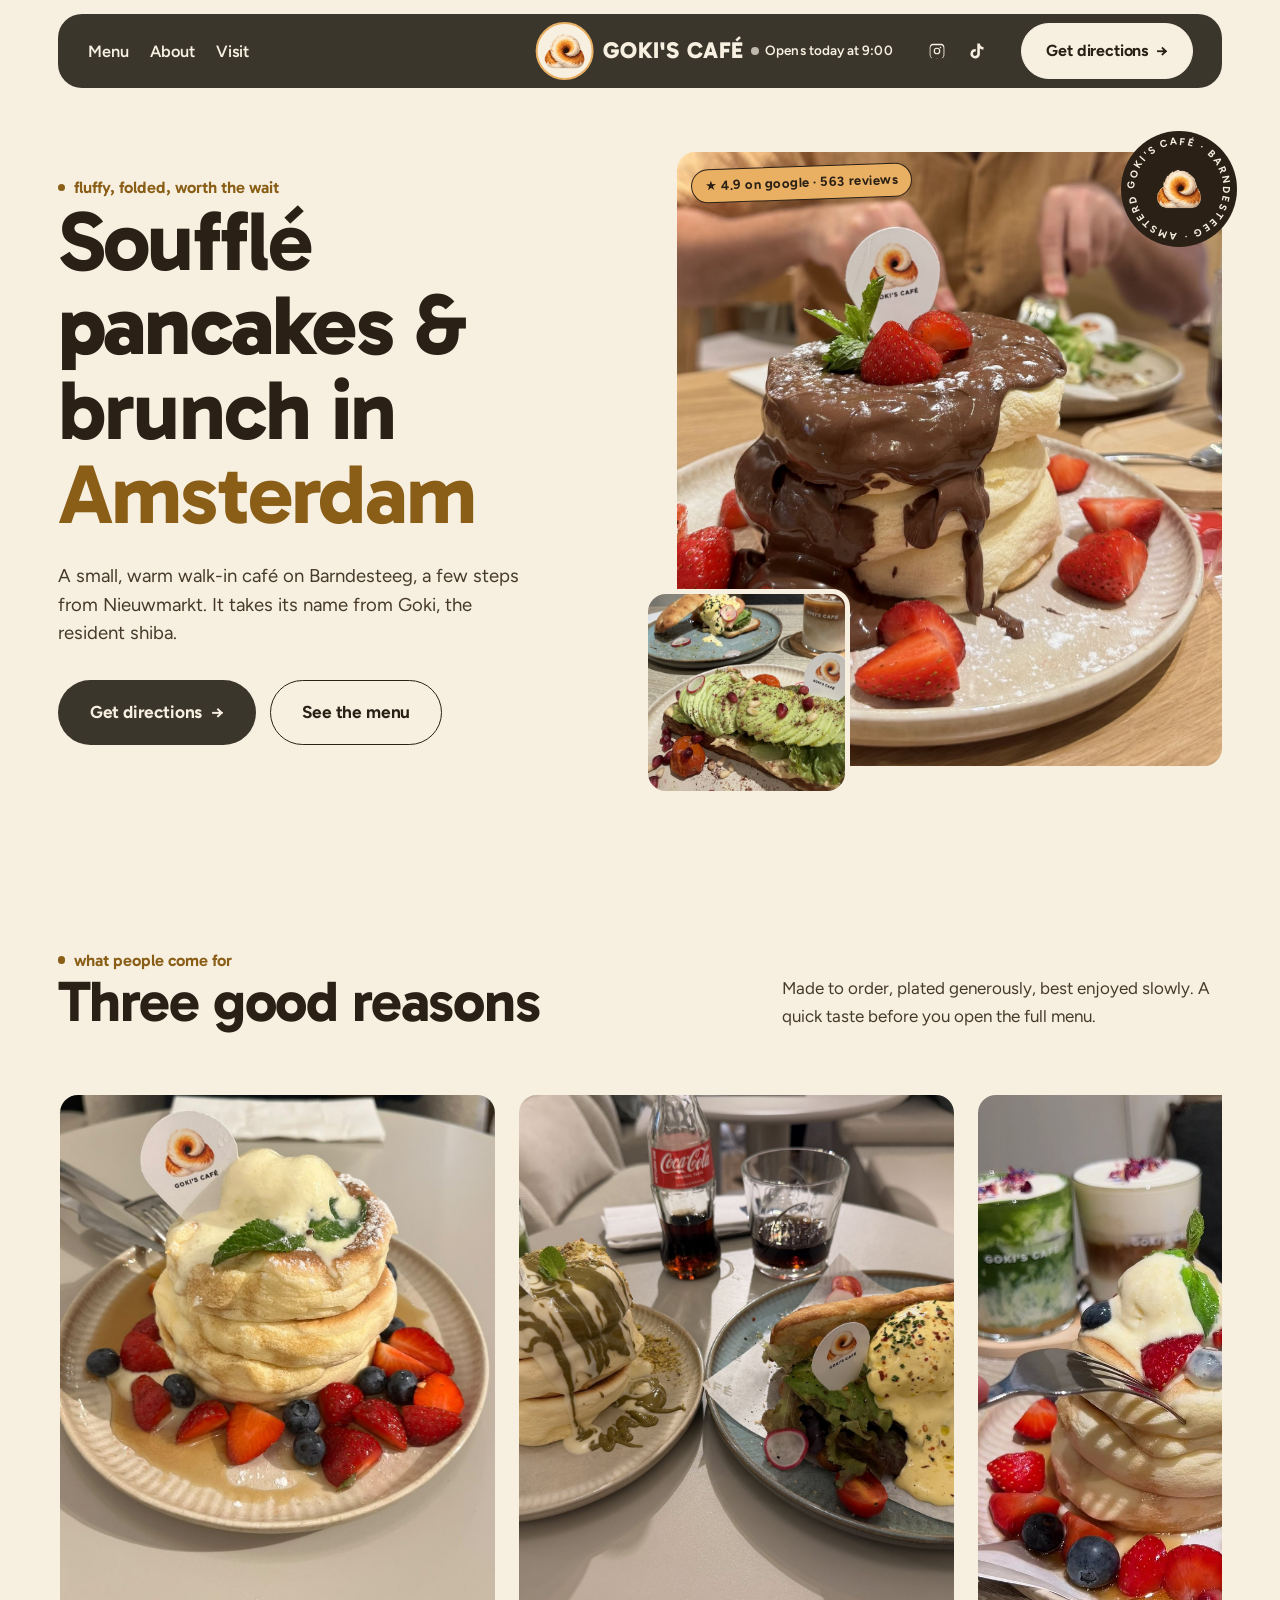
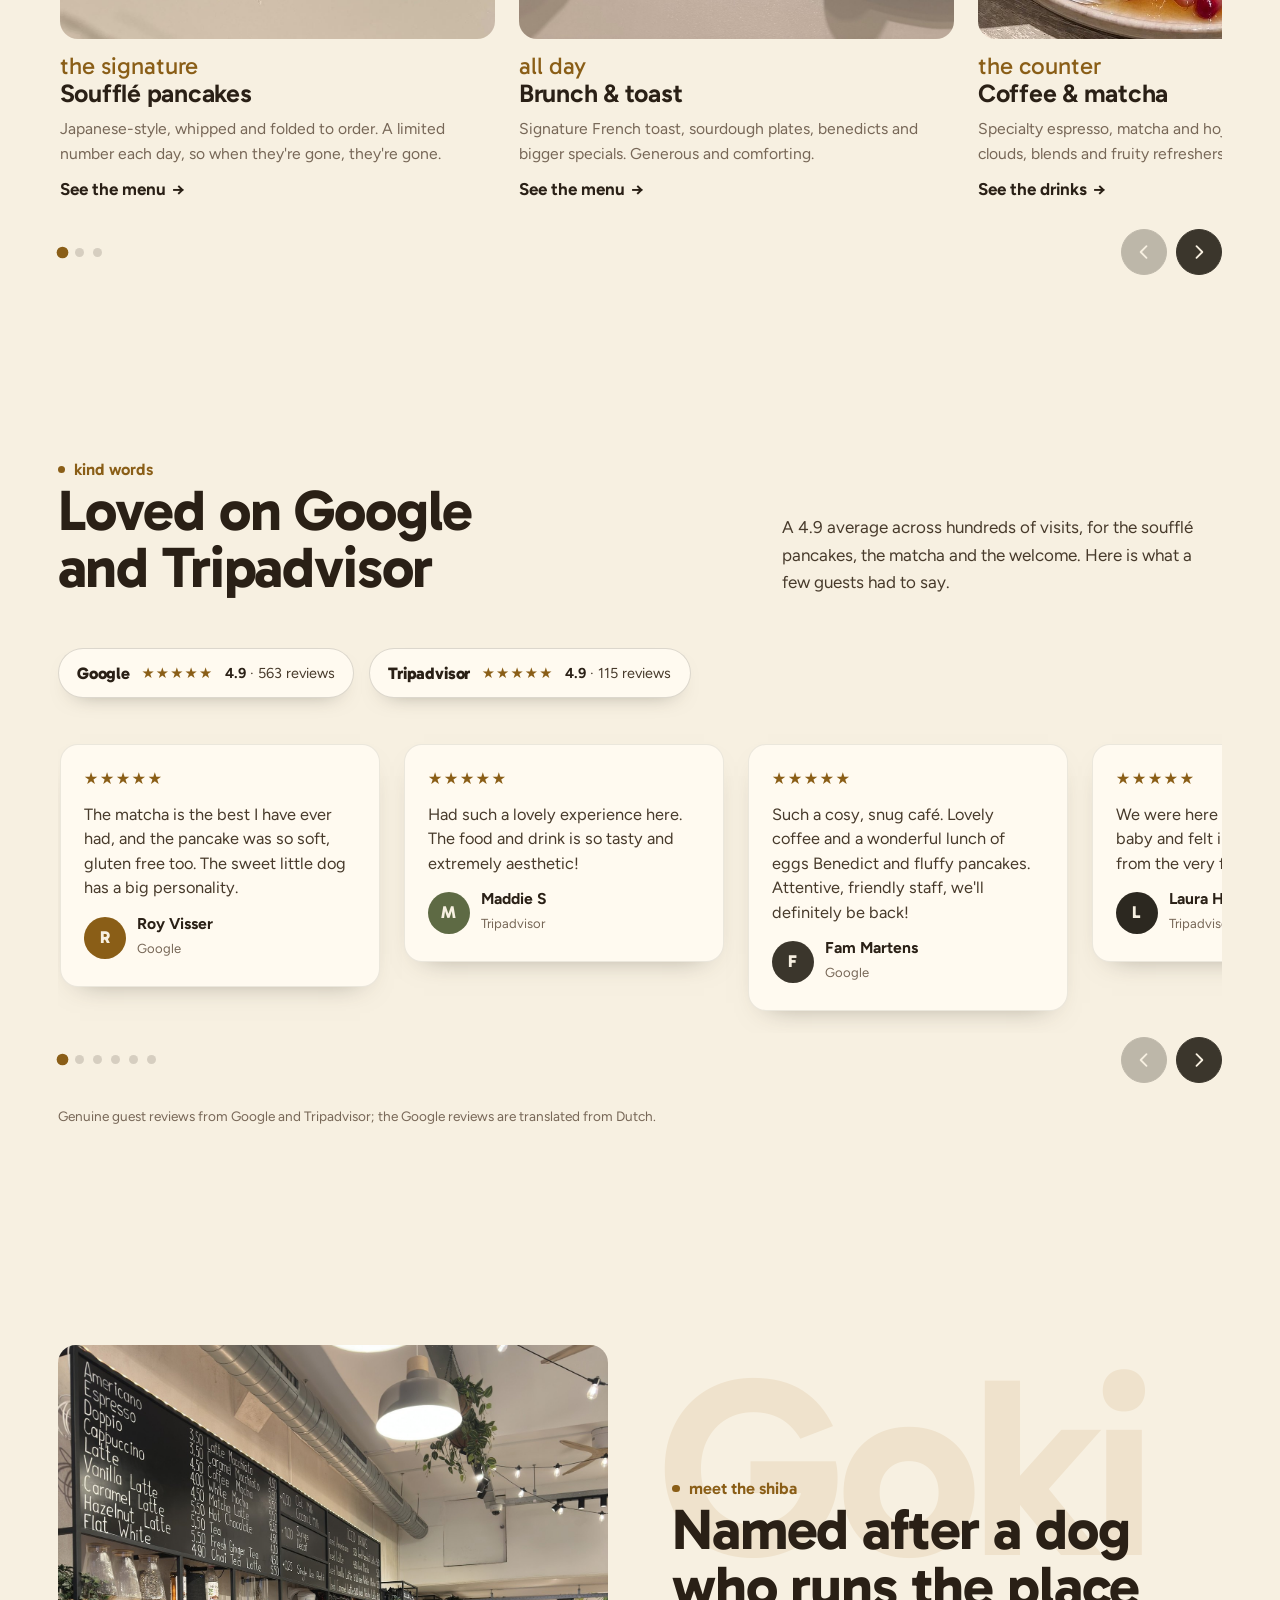
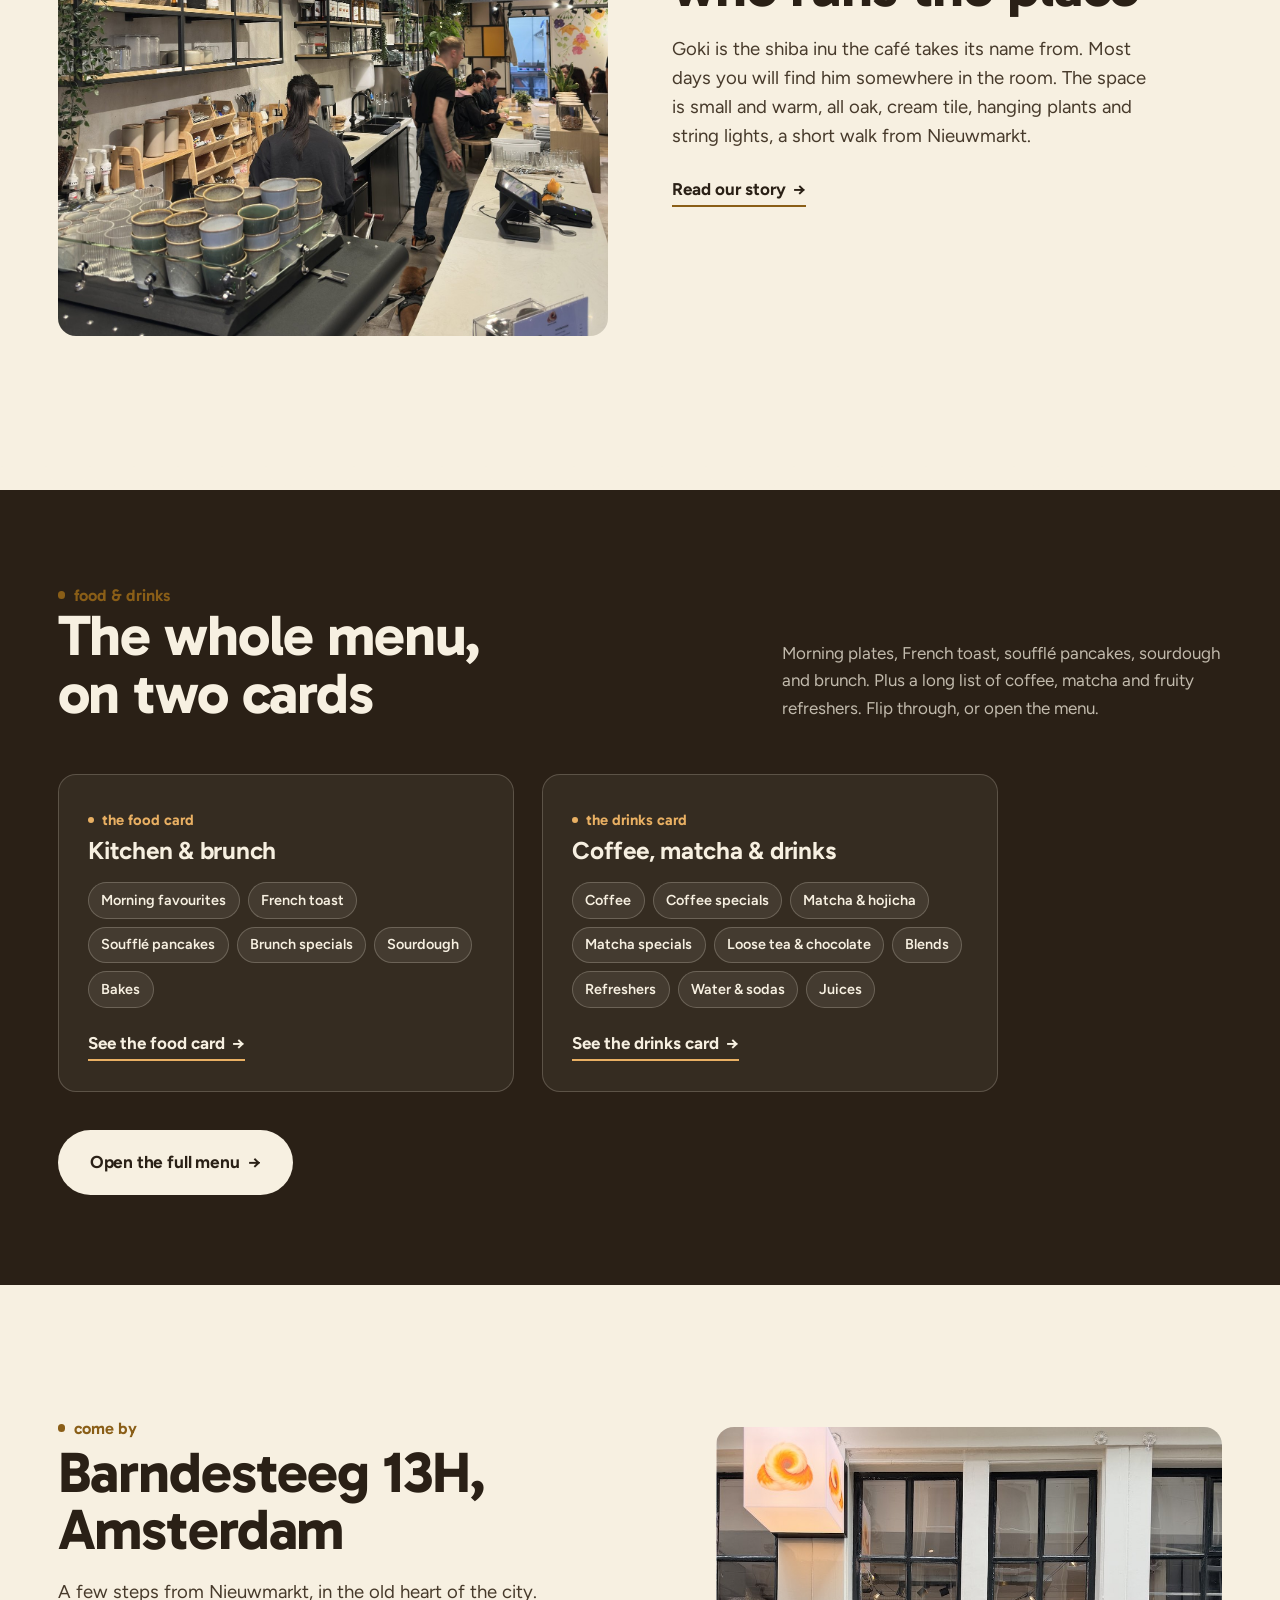
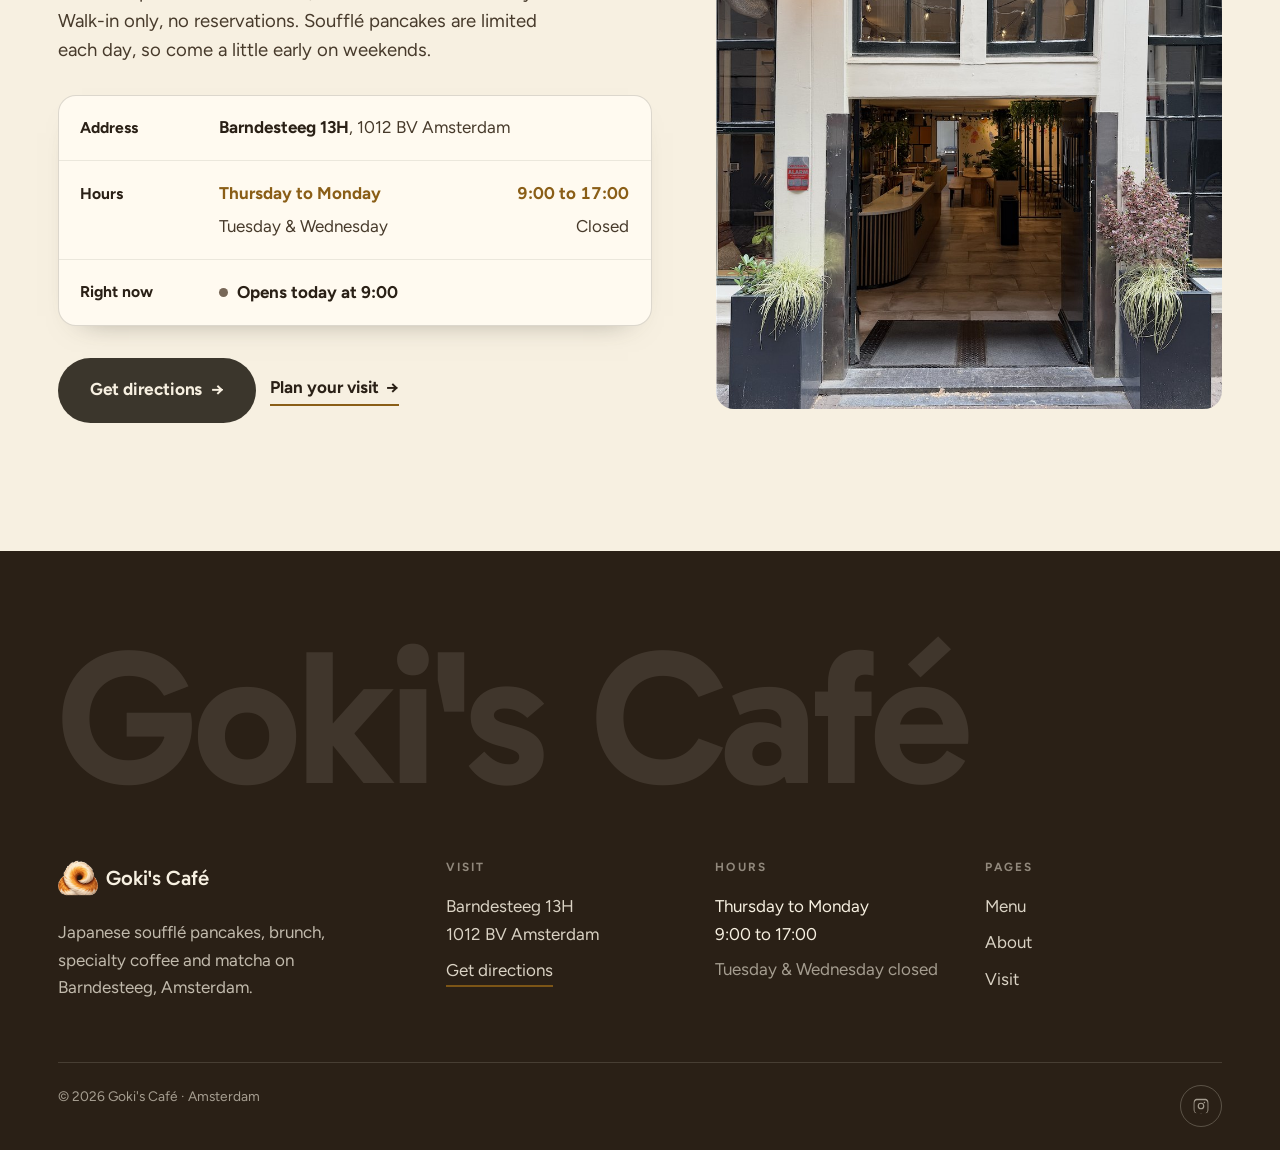
==== index.html @ 974354ef "Goki's Café site: mobile hero, carousels, navbar socials, nicer menu - Hero: fix the half-cropped ph" ====
<!doctype html>
<html lang="en">
<head>
<meta charset="utf-8">
<meta name="viewport" content="width=device-width, initial-scale=1, viewport-fit=cover">
<title>Goki's Café · Japanese soufflé pancakes &amp; brunch in Amsterdam</title>
<meta name="description" content="A small, warm walk-in café on Barndesteeg, Amsterdam, named after Goki the shiba. Japanese soufflé pancakes, specialty coffee and matcha, signature toast and brunch. Open Thursday to Monday.">
<meta name="theme-color" content="#3b362c">
<link rel="icon" href="img/favicon-64.png" type="image/png">
<meta property="og:type" content="website">
<meta property="og:title" content="Goki's Café · soufflé pancakes &amp; brunch in Amsterdam">
<meta property="og:description" content="Japanese soufflé pancakes, specialty coffee and matcha on Barndesteeg. Walk-in, open Thursday to Monday, 9 to 17.">
<meta property="og:image" content="img/choc-pancakes.jpg">
<meta name="twitter:card" content="summary_large_image">
<link rel="preconnect" href="https://fonts.googleapis.com">
<link rel="preconnect" href="https://fonts.gstatic.com" crossorigin>
<link href="https://fonts.googleapis.com/css2?family=Figtree:wght@400;500;600;700;800;900&family=Gabarito:wght@400;500;600;700;800;900&display=swap" rel="stylesheet">
<link rel="stylesheet" href="css/site.css">
<script>document.documentElement.classList.add('js')</script>
</head>
<body>
<a class="skip" href="#main">Skip to content</a>

<header class="site-header">
  <div class="wrap nav">
    <nav class="nav__side nav__side--l nav__links" aria-label="Primary">
      <a href="menu.html">Menu</a>
      <a href="about.html">About</a>
      <a href="visit.html">Visit</a>
    </nav>
    <a class="brand" href="index.html" aria-label="Goki's Café, home">
      <span class="brand__mark"><img src="img/mark.png" alt=""></span>
      <b class="brand__word">Goki's Café</b>
    </a>
    <div class="nav__side nav__side--r">
      <span class="nav__status" title="Opening hours"><span class="dot" aria-hidden="true"></span><span data-open-now>Open now</span></span>
      <span class="nav__socials">
        <a class="nav__social" href="https://www.instagram.com/gokiscafe/" target="_blank" rel="noopener" aria-label="Goki's Café on Instagram"><svg viewBox="0 0 24 24" fill="currentColor" aria-hidden="true"><path d="M12 2.2c3.2 0 3.6 0 4.9.07 1.17.05 1.8.25 2.23.42.56.22.96.48 1.38.9.42.42.68.82.9 1.38.17.42.37 1.06.42 2.23.06 1.27.07 1.65.07 4.85s0 3.58-.07 4.85c-.05 1.17-.25 1.8-.42 2.23-.22.56-.48.96-.9 1.38-.42.42-.82.68-1.38.9-.42.17-1.06.37-2.23.42-1.27.06-1.65.07-4.85.07s-3.58 0-4.85-.07c-1.17-.05-1.8-.25-2.23-.42a3.7 3.7 0 0 1-1.38-.9 3.7 3.7 0 0 1-.9-1.38c-.17-.42-.37-1.06-.42-2.23C2.2 15.58 2.2 15.2 2.2 12s0-3.58.07-4.85c.05-1.17.25-1.8.42-2.23.22-.56.48-.96.9-1.38.42-.42.82-.68 1.38-.9.42-.17 1.06-.37 2.23-.42C8.42 2.2 8.8 2.2 12 2.2Zm0 1.98c-3.14 0-3.52.01-4.76.07-.92.04-1.42.2-1.75.33-.44.17-.76.38-1.09.71-.33.33-.54.65-.71 1.09-.13.33-.29.83-.33 1.75-.06 1.24-.07 1.62-.07 4.76s.01 3.52.07 4.76c.04.92.2 1.42.33 1.75.17.44.38.76.71 1.09.33.33.65.54 1.09.71.33.13.83.29 1.75.33 1.24.06 1.62.07 4.76.07s3.52-.01 4.76-.07c.92-.04 1.42-.2 1.75-.33.44-.17.76-.38 1.09-.71.33-.33.54-.65.71-1.09.13-.33.29-.83.33-1.75.06-1.24.07-1.62.07-4.76s-.01-3.52-.07-4.76c-.04-.92-.2-1.42-.33-1.75a2.9 2.9 0 0 0-.71-1.09 2.9 2.9 0 0 0-1.09-.71c-.33-.13-.83-.29-1.75-.33-1.24-.06-1.62-.07-4.76-.07Zm0 3.37a4.45 4.45 0 1 1 0 8.9 4.45 4.45 0 0 1 0-8.9Zm0 7.34a2.89 2.89 0 1 0 0-5.78 2.89 2.89 0 0 0 0 5.78Zm5.66-7.52a1.04 1.04 0 1 1-2.08 0 1.04 1.04 0 0 1 2.08 0Z"/></svg></a>
        <a class="nav__social" href="https://www.tiktok.com/@gokiscafe" target="_blank" rel="noopener" aria-label="Goki's Café on TikTok"><svg viewBox="0 0 24 24" fill="currentColor" aria-hidden="true"><path d="M19.59 6.69a4.83 4.83 0 0 1-3.77-4.25V2h-3.45v13.67a2.89 2.89 0 0 1-5.2 1.74 2.89 2.89 0 0 1 2.31-4.64c.3 0 .59.04.87.13V9.4a6.33 6.33 0 0 0-1-.08A6.34 6.34 0 0 0 5 20.1a6.34 6.34 0 0 0 10.86-4.43v-7a8.16 8.16 0 0 0 4.77 1.52v-3.4a4.85 4.85 0 0 1-1.04-.1z"/></svg></a>
      </span>
      <a class="btn btn--primary nav__cta" href="https://www.google.com/maps/dir/?api=1&destination=Goki%27s%20Caf%C3%A9%20Barndesteeg%2013H%201012%20BV%20Amsterdam" target="_blank" rel="noopener">Get directions <span class="arr" aria-hidden="true">→</span></a>
      <button class="nav__toggle" type="button" aria-label="Open menu" aria-expanded="false"><span class="pstack" aria-hidden="true"><i></i><i></i><i></i></span></button>
    </div>
  </div>
</header>

<div class="sheet" aria-hidden="true">
  <div class="wrap sheet__top">
    <a class="brand" href="index.html" aria-label="Goki's Café, home"><span class="brand__mark"><img src="img/mark.png" alt=""></span><b class="brand__word">Goki's Café</b></a>
    <button class="nav__toggle sheet__close" type="button" aria-label="Close menu"><svg viewBox="0 0 24 24" fill="none" aria-hidden="true"><path d="M6 6l12 12M18 6L6 18" stroke="currentColor" stroke-width="2" stroke-linecap="round"/></svg></button>
  </div>
  <nav class="wrap sheet__links" aria-label="Mobile">
    <a href="index.html" aria-current="page">Home<span class="arr" aria-hidden="true">→</span></a>
    <a href="menu.html">Menu<span class="arr" aria-hidden="true">→</span></a>
    <a href="about.html">About<span class="arr" aria-hidden="true">→</span></a>
    <a href="visit.html">Visit<span class="arr" aria-hidden="true">→</span></a>
  </nav>
  <div class="wrap sheet__foot">
    <span class="sheet__status" title="Opening hours"><span class="dot" aria-hidden="true"></span><span data-open-now>Open now</span></span>
    <a class="btn btn--primary btn--lg" href="https://www.google.com/maps/dir/?api=1&destination=Goki%27s%20Caf%C3%A9%20Barndesteeg%2013H%201012%20BV%20Amsterdam" target="_blank" rel="noopener">Get directions <span class="arr" aria-hidden="true">→</span></a>
    <p class="meta">Barndesteeg 13H, 1012 BV Amsterdam.<br>Open Thursday to Monday, 9 to 17. Walk-in only.</p>
    <div class="sheet__socials">
      <a class="nav__social nav__social--outline" href="https://www.instagram.com/gokiscafe/" target="_blank" rel="noopener" aria-label="Goki's Café on Instagram"><svg viewBox="0 0 24 24" fill="currentColor" aria-hidden="true"><path d="M12 2.2c3.2 0 3.6 0 4.9.07 1.17.05 1.8.25 2.23.42.56.22.96.48 1.38.9.42.42.68.82.9 1.38.17.42.37 1.06.42 2.23.06 1.27.07 1.65.07 4.85s0 3.58-.07 4.85c-.05 1.17-.25 1.8-.42 2.23-.22.56-.48.96-.9 1.38-.42.42-.82.68-1.38.9-.42.17-1.06.37-2.23.42-1.27.06-1.65.07-4.85.07s-3.58 0-4.85-.07c-1.17-.05-1.8-.25-2.23-.42a3.7 3.7 0 0 1-1.38-.9 3.7 3.7 0 0 1-.9-1.38c-.17-.42-.37-1.06-.42-2.23C2.2 15.58 2.2 15.2 2.2 12s0-3.58.07-4.85c.05-1.17.25-1.8.42-2.23.22-.56.48-.96.9-1.38.42-.42.82-.68 1.38-.9.42-.17 1.06-.37 2.23-.42C8.42 2.2 8.8 2.2 12 2.2Zm0 1.98c-3.14 0-3.52.01-4.76.07-.92.04-1.42.2-1.75.33-.44.17-.76.38-1.09.71-.33.33-.54.65-.71 1.09-.13.33-.29.83-.33 1.75-.06 1.24-.07 1.62-.07 4.76s.01 3.52.07 4.76c.04.92.2 1.42.33 1.75.17.44.38.76.71 1.09.33.33.65.54 1.09.71.33.13.83.29 1.75.33 1.24.06 1.62.07 4.76.07s3.52-.01 4.76-.07c.92-.04 1.42-.2 1.75-.33.44-.17.76-.38 1.09-.71.33-.33.54-.65.71-1.09.13-.33.29-.83.33-1.75.06-1.24.07-1.62.07-4.76s-.01-3.52-.07-4.76c-.04-.92-.2-1.42-.33-1.75a2.9 2.9 0 0 0-.71-1.09 2.9 2.9 0 0 0-1.09-.71c-.33-.13-.83-.29-1.75-.33-1.24-.06-1.62-.07-4.76-.07Zm0 3.37a4.45 4.45 0 1 1 0 8.9 4.45 4.45 0 0 1 0-8.9Zm0 7.34a2.89 2.89 0 1 0 0-5.78 2.89 2.89 0 0 0 0 5.78Zm5.66-7.52a1.04 1.04 0 1 1-2.08 0 1.04 1.04 0 0 1 2.08 0Z"/></svg></a>
      <a class="nav__social nav__social--outline" href="https://www.tiktok.com/@gokiscafe" target="_blank" rel="noopener" aria-label="Goki's Café on TikTok"><svg viewBox="0 0 24 24" fill="currentColor" aria-hidden="true"><path d="M19.59 6.69a4.83 4.83 0 0 1-3.77-4.25V2h-3.45v13.67a2.89 2.89 0 0 1-5.2 1.74 2.89 2.89 0 0 1 2.31-4.64c.3 0 .59.04.87.13V9.4a6.33 6.33 0 0 0-1-.08A6.34 6.34 0 0 0 5 20.1a6.34 6.34 0 0 0 10.86-4.43v-7a8.16 8.16 0 0 0 4.77 1.52v-3.4a4.85 4.85 0 0 1-1.04-.1z"/></svg></a>
    </div>
  </div>
</div>

<main id="main">

  <!-- HERO -->
  <section class="hero wrap">
    <div class="hero__grid">
      <div class="hero__text reveal in">
        <span class="eyebrow">fluffy, folded, worth the wait</span>
        <h1 class="hero__title">Soufflé <span class="serif-it">pancakes</span> &amp; brunch in <span class="em">Amsterdam</span></h1>
        <p class="lead hero__lead">A small, warm walk-in café on Barndesteeg, a few steps from Nieuwmarkt. It takes its name from Goki, the resident shiba.</p>
        <div class="hero__cta">
          <a class="btn btn--primary btn--lg" href="https://www.google.com/maps/dir/?api=1&destination=Goki%27s%20Caf%C3%A9%20Barndesteeg%2013H%201012%20BV%20Amsterdam" target="_blank" rel="noopener">Get directions <span class="arr" aria-hidden="true">→</span></a>
          <a class="btn btn--ghost btn--lg" href="menu.html">See the menu</a>
        </div>
      </div>
      <div class="hero__media reveal in">
        <div class="sticker sticker--butter hero__rating">★ 4.9 on Google · 563 reviews</div>
        <div class="badge" aria-hidden="true">
          <svg viewBox="0 0 120 120"><defs><path id="bc" d="M60,60 m-45,0 a45,45 0 1,1 90,0 a45,45 0 1,1 -90,0"></path></defs><circle cx="60" cy="60" r="59" fill="#2a2016"></circle><text fill="#f7f0e1" font-family="Figtree,sans-serif" font-size="10.3" font-weight="700" letter-spacing="2.2"><textPath href="#bc" startOffset="0">GOKI'S CAFÉ · BARNDESTEEG · AMSTERDAM · </textPath></text></svg>
          <img src="img/mark.png" alt="">
        </div>
        <div class="frame big"><img src="img/choc-pancakes.jpg" alt="A tower of chocolate soufflé pancakes with strawberries and ice cream on a Goki's Café plate" fetchpriority="high" width="2200" height="1800"></div>
        <div class="peek"><div class="frame"><img src="img/avo-toast.jpg" alt="Avocado toast and a sandwich at Goki's Café" loading="lazy"></div></div>
      </div>
    </div>
  </section>

  <!-- KNOWN FOR -->
  <section class="pad-sm">
    <div class="wrap">
      <div class="shead reveal">
        <div><span class="eyebrow">what people come for</span><h2>Three good reasons</h2></div>
        <p>Made to order, plated generously, best enjoyed slowly. A quick taste before you open the full menu.</p>
      </div>
      <div class="carousel known-carousel" data-carousel>
        <div class="carousel__viewport">
          <div class="carousel__track">
            <a class="kcard carousel__item reveal" href="menu.html">
              <div class="frame"><img src="img/souffle-stack.jpg" alt="A stack of Japanese soufflé pancakes with vanilla ice cream and fresh berries" loading="lazy"></div>
              <div class="klabel">the signature</div><h3>Soufflé pancakes</h3>
              <p>Japanese-style, whipped and folded to order. A limited number each day, so when they're gone, they're gone.</p>
              <span class="more">See the menu <span class="arr" aria-hidden="true">→</span></span>
            </a>
            <a class="kcard carousel__item reveal" href="menu.html">
              <div class="frame"><img src="img/benedict.jpg" alt="Eggs benedict, avocado toast and drinks on a table at Goki's Café" loading="lazy"></div>
              <div class="klabel">all day</div><h3>Brunch &amp; toast</h3>
              <p>Signature French toast, sourdough plates, benedicts and bigger specials. Generous and comforting.</p>
              <span class="more">See the menu <span class="arr" aria-hidden="true">→</span></span>
            </a>
            <a class="kcard carousel__item reveal" href="menu.html">
              <div class="frame"><img src="img/matcha.jpg" alt="Iced matcha and a soufflé pancake at the counter" loading="lazy"></div>
              <div class="klabel">the counter</div><h3>Coffee &amp; matcha</h3>
              <p>Specialty espresso, matcha and hojicha, hot or iced. Plus clouds, blends and fruity refreshers.</p>
              <span class="more">See the drinks <span class="arr" aria-hidden="true">→</span></span>
            </a>
          </div>
        </div>
        <div class="carousel__controls">
          <div class="carousel__dots" data-dots></div>
          <div class="carousel__arrows">
            <button class="carousel__arrow" type="button" data-prev aria-label="Previous"><svg viewBox="0 0 24 24" fill="none" aria-hidden="true"><path d="M15 5l-7 7 7 7" stroke="currentColor" stroke-width="2.2" stroke-linecap="round" stroke-linejoin="round"/></svg></button>
            <button class="carousel__arrow" type="button" data-next aria-label="Next"><svg viewBox="0 0 24 24" fill="none" aria-hidden="true"><path d="M9 5l7 7-7 7" stroke="currentColor" stroke-width="2.2" stroke-linecap="round" stroke-linejoin="round"/></svg></button>
          </div>
        </div>
      </div>
    </div>
  </section>

  <!-- REVIEWS -->
  <section class="pad-sm reviews">
    <div class="wrap">
      <div class="shead reveal">
        <div><span class="eyebrow">kind words</span><h2>Loved on Google<br>and Tripadvisor</h2></div>
        <p>A 4.9 average across hundreds of visits, for the soufflé pancakes, the matcha and the welcome. Here is what a few guests had to say.</p>
      </div>
      <div class="reviews__badges reveal">
        <div class="rbadge">
          <span class="rbadge__src">Google</span>
          <span class="rstars" role="img" aria-label="4.9 out of 5">★★★★★</span>
          <span class="rbadge__score"><strong>4.9</strong> · 563 reviews</span>
        </div>
        <div class="rbadge">
          <span class="rbadge__src">Tripadvisor</span>
          <span class="rstars" role="img" aria-label="4.9 out of 5">★★★★★</span>
          <span class="rbadge__score"><strong>4.9</strong> · 115 reviews</span>
        </div>
      </div>
      <div class="carousel reviews-carousel" data-carousel>
        <div class="carousel__viewport">
          <div class="carousel__track">
            <figure class="rcard carousel__item reveal">
              <span class="rstars" role="img" aria-label="5 out of 5">★★★★★</span>
              <blockquote class="rquote">The matcha is the best I have ever had, and the pancake was so soft, gluten free too. The sweet little dog has a big personality.</blockquote>
              <figcaption class="rwho"><span class="ravatar" style="background:var(--terra)">R</span><span><b>Roy Visser</b><span class="rsource">Google</span></span></figcaption>
            </figure>
            <figure class="rcard carousel__item reveal">
              <span class="rstars" role="img" aria-label="5 out of 5">★★★★★</span>
              <blockquote class="rquote">Had such a lovely experience here. The food and drink is so tasty and extremely aesthetic!</blockquote>
              <figcaption class="rwho"><span class="ravatar" style="background:var(--sage-deep)">M</span><span><b>Maddie S</b><span class="rsource">Tripadvisor</span></span></figcaption>
            </figure>
            <figure class="rcard carousel__item reveal">
              <span class="rstars" role="img" aria-label="5 out of 5">★★★★★</span>
              <blockquote class="rquote">Such a cosy, snug café. Lovely coffee and a wonderful lunch of eggs Benedict and fluffy pancakes. Attentive, friendly staff, we'll definitely be back!</blockquote>
              <figcaption class="rwho"><span class="ravatar" style="background:var(--apron)">F</span><span><b>Fam Martens</b><span class="rsource">Google</span></span></figcaption>
            </figure>
            <figure class="rcard carousel__item reveal">
              <span class="rstars" role="img" aria-label="5 out of 5">★★★★★</span>
              <blockquote class="rquote">We were here for breakfast with our baby and felt incredibly comfortable from the very first minute.</blockquote>
              <figcaption class="rwho"><span class="ravatar" style="background:var(--apron-deep)">L</span><span><b>Laura H</b><span class="rsource">Tripadvisor</span></span></figcaption>
            </figure>
            <figure class="rcard carousel__item reveal">
              <span class="rstars" role="img" aria-label="5 out of 5">★★★★★</span>
              <blockquote class="rquote">Great food and a cozy atmosphere, with a cutie doggy.</blockquote>
              <figcaption class="rwho"><span class="ravatar" style="background:var(--sage-deep)">O</span><span><b>Olivia W</b><span class="rsource">Tripadvisor</span></span></figcaption>
            </figure>
            <figure class="rcard carousel__item reveal">
              <span class="rstars" role="img" aria-label="5 out of 5">★★★★★</span>
              <blockquote class="rquote">The ingredients were super fresh and the toasted focaccia was so nice.</blockquote>
              <figcaption class="rwho"><span class="ravatar" style="background:var(--terra)">D</span><span><b>Deborah F</b><span class="rsource">Tripadvisor</span></span></figcaption>
            </figure>
          </div>
        </div>
        <div class="carousel__controls">
          <div class="carousel__dots" data-dots></div>
          <div class="carousel__arrows">
            <button class="carousel__arrow" type="button" data-prev aria-label="Previous reviews"><svg viewBox="0 0 24 24" fill="none" aria-hidden="true"><path d="M15 5l-7 7 7 7" stroke="currentColor" stroke-width="2.2" stroke-linecap="round" stroke-linejoin="round"/></svg></button>
            <button class="carousel__arrow" type="button" data-next aria-label="More reviews"><svg viewBox="0 0 24 24" fill="none" aria-hidden="true"><path d="M9 5l7 7-7 7" stroke="currentColor" stroke-width="2.2" stroke-linecap="round" stroke-linejoin="round"/></svg></button>
          </div>
        </div>
      </div>
      <p class="reviews__note">Genuine guest reviews from Google and Tripadvisor; the Google reviews are translated from Dutch.</p>
    </div>
  </section>

  <!-- ABOUT TEASER -->
  <section class="pad">
    <div class="wrap">
      <div class="split">
        <div class="split__media reveal"><div class="frame" style="aspect-ratio:4/4.3"><img src="img/interior.jpg" alt="Inside Goki's Café: an oak counter, chalkboard menus and hanging plants under warm light" loading="lazy"></div></div>
        <div class="split__text bigword reveal">
          <span class="ghost" aria-hidden="true">Goki</span>
          <span class="eyebrow">meet the shiba</span>
          <h2>Named after a dog<br>who runs the place</h2>
          <p class="lead" style="margin-top:1.2rem">Goki is the shiba inu the café takes its name from. Most days you will find him somewhere in the room. The space is small and warm, all oak, cream tile, hanging plants and string lights, a short walk from Nieuwmarkt.</p>
          <p style="margin-top:1.6rem"><a class="tlink" href="about.html">Read our story <span class="arr" aria-hidden="true">→</span></a></p>
        </div>
      </div>
    </div>
  </section>

  <!-- MENU TEASER -->
  <div class="scallop" aria-hidden="true"></div>
  <section class="pad-sm bg-ink">
    <div class="wrap">
      <div class="shead reveal">
        <div><span class="eyebrow">food &amp; drinks</span><h2>The whole menu,<br>on two cards</h2></div>
        <p style="color:rgba(247,240,225,.74)">Morning plates, French toast, soufflé pancakes, sourdough and brunch. Plus a long list of coffee, matcha and fruity refreshers. Flip through, or open the menu.</p>
      </div>
      <div class="menu-cards reveal">
        <a class="mcard" href="menu.html" aria-label="See the food menu">
          <span class="mcard__eyebrow">the food card</span>
          <h3>Kitchen &amp; brunch</h3>
          <ul class="chips">
            <li>Morning favourites</li><li>French toast</li><li>Soufflé pancakes</li><li>Brunch specials</li><li>Sourdough</li><li>Bakes</li>
          </ul>
          <span class="mcard__link">See the food card <span class="arr" aria-hidden="true">→</span></span>
        </a>
        <a class="mcard" href="menu.html" aria-label="See the drinks menu">
          <span class="mcard__eyebrow">the drinks card</span>
          <h3>Coffee, matcha &amp; drinks</h3>
          <ul class="chips">
            <li>Coffee</li><li>Coffee specials</li><li>Matcha &amp; hojicha</li><li>Matcha specials</li><li>Loose tea &amp; chocolate</li><li>Blends</li><li>Refreshers</li><li>Water &amp; sodas</li><li>Juices</li>
          </ul>
          <span class="mcard__link">See the drinks card <span class="arr" aria-hidden="true">→</span></span>
        </a>
      </div>
      <p style="margin-top:clamp(26px,3vw,40px)"><a class="btn btn--onDark btn--lg" href="menu.html">Open the full menu <span class="arr" aria-hidden="true">→</span></a></p>
    </div>
  </section>

  <!-- VISIT TEASER -->
  <section class="pad">
    <div class="wrap">
      <div class="visit-grid">
        <div class="reveal">
          <span class="eyebrow">come by</span>
          <h2 style="margin-top:.2rem">Barndesteeg 13H,<br>Amsterdam</h2>
          <p class="lead" style="margin-top:1.2rem">A few steps from Nieuwmarkt, in the old heart of the city. Walk-in only, no reservations. Soufflé pancakes are limited each day, so come a little early on weekends.</p>
          <div class="visit-card">
            <div class="vc-row"><span class="vc-k">Address</span><span class="vc-v"><strong>Barndesteeg 13H</strong>, 1012 BV Amsterdam</span></div>
            <div class="vc-row"><span class="vc-k">Hours</span><span class="vc-v"><span class="h-row" data-days="4,5,6,0,1"><span>Thursday to Monday</span><span class="tabular">9:00 to 17:00</span></span><span class="h-row" data-days="2,3"><span>Tuesday &amp; Wednesday</span><span>Closed</span></span></span></div>
            <div class="vc-row"><span class="vc-k">Right now</span><span class="vc-v"><span class="vc-status"><span class="dot" aria-hidden="true"></span><span data-open-now>Open now</span></span></span></div>
          </div>
          <p style="margin-top:2rem;display:flex;flex-wrap:wrap;gap:.9rem;align-items:center"><a class="btn btn--primary btn--lg" href="https://www.google.com/maps/dir/?api=1&destination=Goki%27s%20Caf%C3%A9%20Barndesteeg%2013H%201012%20BV%20Amsterdam" target="_blank" rel="noopener">Get directions <span class="arr" aria-hidden="true">→</span></a> <a class="tlink" href="visit.html">Plan your visit <span class="arr" aria-hidden="true">→</span></a></p>
        </div>
        <div class="reveal"><div class="frame" style="aspect-ratio:4/4.6"><img src="img/storefront.jpg" alt="The Goki's Café shopfront on Barndesteeg with its lit sign and open door" loading="lazy"></div></div>
      </div>
    </div>
  </section>
</main>

<footer class="site-footer">
  <div class="wrap">
    <div class="footer-word" aria-hidden="true">Goki's Café</div>
    <div class="footer-grid">
      <div class="fcol">
        <span class="footer-brand"><img src="img/mark.png" alt=""><b>Goki's Café</b></span>
        <p style="color:rgba(247,240,225,.74);margin-top:.8rem;max-width:34ch">Japanese soufflé pancakes, brunch, specialty coffee and matcha on Barndesteeg, Amsterdam.</p>
      </div>
      <div class="fcol"><h4>Visit</h4><a href="https://www.google.com/maps/dir/?api=1&destination=Goki%27s%20Caf%C3%A9%20Barndesteeg%2013H%201012%20BV%20Amsterdam" target="_blank" rel="noopener">Barndesteeg 13H<br>1012 BV Amsterdam</a><a href="https://www.google.com/maps/dir/?api=1&destination=Goki%27s%20Caf%C3%A9%20Barndesteeg%2013H%201012%20BV%20Amsterdam" target="_blank" rel="noopener" style="border-bottom:2.5px solid var(--terra);padding-bottom:1px">Get directions</a></div>
      <div class="fcol"><h4>Hours</h4><div>Thursday to Monday<br>9:00 to 17:00</div><div style="margin-top:.5rem;color:rgba(247,240,225,.6)">Tuesday &amp; Wednesday closed</div></div>
      <div class="fcol"><h4>Pages</h4><a href="menu.html">Menu</a><a href="about.html">About</a><a href="visit.html">Visit</a></div>
    </div>
    <div class="footer-legal">
      <span>© 2026 Goki's Café · Amsterdam</span>
      <div class="socials"><a href="https://www.instagram.com/gokiscafe/" target="_blank" rel="noopener" aria-label="Goki's Café on Instagram"><svg viewBox="0 0 24 24" fill="currentColor" aria-hidden="true"><path d="M12 2.2c3.2 0 3.6 0 4.9.07 1.17.05 1.8.25 2.23.42.56.22.96.48 1.38.9.42.42.68.82.9 1.38.17.42.37 1.06.42 2.23.06 1.27.07 1.65.07 4.85s0 3.58-.07 4.85c-.05 1.17-.25 1.8-.42 2.23-.22.56-.48.96-.9 1.38-.42.42-.82.68-1.38.9-.42.17-1.06.37-2.23.42-1.27.06-1.65.07-4.85.07s-3.58 0-4.85-.07c-1.17-.05-1.8-.25-2.23-.42a3.7 3.7 0 0 1-1.38-.9 3.7 3.7 0 0 1-.9-1.38c-.17-.42-.37-1.06-.42-2.23C2.2 15.58 2.2 15.2 2.2 12s0-3.58.07-4.85c.05-1.17.25-1.8.42-2.23.22-.56.48-.96.9-1.38.42-.42.82-.68 1.38-.9.42-.17 1.06-.37 2.23-.42C8.42 2.2 8.8 2.2 12 2.2Zm0 1.98c-3.14 0-3.52.01-4.76.07-.92.04-1.42.2-1.75.33-.44.17-.76.38-1.09.71-.33.33-.54.65-.71 1.09-.13.33-.29.83-.33 1.75-.06 1.24-.07 1.62-.07 4.76s.01 3.52.07 4.76c.04.92.2 1.42.33 1.75.17.44.38.76.71 1.09.33.33.65.54 1.09.71.33.13.83.29 1.75.33 1.24.06 1.62.07 4.76.07s3.52-.01 4.76-.07c.92-.04 1.42-.2 1.75-.33.44-.17.76-.38 1.09-.71.33-.33.54-.65.71-1.09.13-.33.29-.83.33-1.75.06-1.24.07-1.62.07-4.76s-.01-3.52-.07-4.76c-.04-.92-.2-1.42-.33-1.75a2.9 2.9 0 0 0-.71-1.09 2.9 2.9 0 0 0-1.09-.71c-.33-.13-.83-.29-1.75-.33-1.24-.06-1.62-.07-4.76-.07Zm0 3.37a4.45 4.45 0 1 1 0 8.9 4.45 4.45 0 0 1 0-8.9Zm0 7.34a2.89 2.89 0 1 0 0-5.78 2.89 2.89 0 0 0 0 5.78Zm5.66-7.52a1.04 1.04 0 1 1-2.08 0 1.04 1.04 0 0 1 2.08 0Z"/></svg></a></div>
    </div>
  </div>
</footer>

<nav class="mobilebar" aria-label="Quick actions">
  <a class="mb-ghost" href="menu.html">Menu</a>
  <a class="mb-primary" href="https://www.google.com/maps/dir/?api=1&destination=Goki%27s%20Caf%C3%A9%20Barndesteeg%2013H%201012%20BV%20Amsterdam" target="_blank" rel="noopener">Get directions <span class="arr" aria-hidden="true">→</span></a>
</nav>

<script src="js/site.js" defer></script>
</body>
</html>
---- css/site.css ----
/* ==========================================================================
   Goki's Café  ·  warm editorial, a little cute
   Display: Fraunces (soft serif)   ·   Text: Figtree (from the menu card)
   ========================================================================== */

*,*::before,*::after{box-sizing:border-box}
*{margin:0}
html{-webkit-text-size-adjust:100%;overflow-x:clip}
body{min-height:100vh;-webkit-font-smoothing:antialiased;text-rendering:optimizeLegibility;overflow-x:clip}
img,picture,svg{display:block;max-width:100%}
button,input,select,textarea{font:inherit;color:inherit}
a{color:inherit}
ul{list-style:none;padding:0}
:focus-visible{outline:3px solid var(--terra);outline-offset:3px;border-radius:4px}

:root{
  --cream:#f7f0e1;
  --paper:#efe2cc;
  --paper2:#e7d8bd;
  --ink:#2a2016;
  --ink2:#473a2b;
  --muted:#776757;
  --terra:#8a5e17;
  --terra-deep:#6f4a12;
  --terra-soft:#e3c79a;
  --sage:#7f8d60;
  --sage-deep:#5e6a44;
  --sage-soft:#cdd3b4;
  --butter:#e9b063;
  --apron:#3b362c;
  --apron-deep:#2c2820;
  --line:rgba(42,32,22,.16);
  --line-soft:rgba(42,32,22,.09);

  --serif:"Gabarito",system-ui,sans-serif;
  --sans:"Figtree",system-ui,-apple-system,sans-serif;

  --wrap:1320px;
  --gut:clamp(20px,4.5vw,72px);
  --ease:cubic-bezier(.2,.7,.2,1);
  --r:18px;        /* soft, a touch cute */
  --r-sm:12px;
}

body{
  font-family:var(--sans);
  background:var(--cream);
  color:var(--ink);
  font-size:17px;
  line-height:1.62;
  font-weight:400;
}

/* ------------------------------------------------- type */
.display,h1,h2{
  font-family:var(--serif);
  font-weight:700;
  line-height:1.0;
  letter-spacing:-.02em;
  text-wrap:balance;
}
h1{font-size:clamp(2.7rem,6.8vw,6rem)}
h2{font-size:clamp(2rem,4.6vw,3.6rem)}
h3{font-family:var(--sans);font-weight:700;font-size:clamp(1.2rem,2vw,1.55rem);line-height:1.12;letter-spacing:-.01em}
.serif-it{font-family:var(--serif);font-weight:800;color:var(--terra)}
p{text-wrap:pretty}
.lead{font-size:clamp(1.12rem,1.45vw,1.4rem);line-height:1.55;color:var(--ink2);max-width:40ch}
.measure{max-width:60ch}
.muted{color:var(--muted)}
.tabular{font-variant-numeric:tabular-nums}

/* a round, cute eyebrow label with a leading dot (no serif, no script) */
.eyebrow{font-family:var(--serif);font-weight:600;font-size:clamp(1.02rem,1.3vw,1.22rem);color:var(--terra);
  line-height:1.1;display:inline-flex;align-items:center;gap:.55em;text-transform:lowercase}
.eyebrow::before{content:"";width:.46em;height:.46em;border-radius:999px;background:currentColor;flex:none}
.sticker{display:inline-flex;align-items:center;gap:.45em;font-family:var(--sans);font-weight:700;
  font-size:.82rem;letter-spacing:.04em;text-transform:lowercase;color:var(--ink);
  background:var(--sage-soft);border:1.5px solid var(--ink);border-radius:999px;padding:.4em 1em;
  transform:rotate(-2deg)}
.sticker--terra{background:var(--terra-soft)}
.sticker--butter{background:var(--butter)}
.kicker{font-family:var(--sans);font-weight:700;font-size:.74rem;letter-spacing:.2em;text-transform:uppercase;color:var(--muted)}

/* ------------------------------------------------- layout */
.wrap{width:min(100% - var(--gut)*2,var(--wrap));margin-inline:auto}
section{position:relative}
.pad{padding-block:clamp(70px,10vw,160px)}
.pad-sm{padding-block:clamp(48px,7vw,104px)}
.bg-cream{background:var(--cream)}
.bg-paper{background:var(--paper)}
.bg-ink{background:var(--ink);color:var(--cream)}
.bg-terra{background:var(--apron);color:var(--cream)}
.bg-sage{background:var(--sage);color:#fff}
.stack-sm>*+*{margin-top:.7rem}
.stack>*+*{margin-top:1.2rem}
.skip{position:absolute;left:-999px;top:0;z-index:300;background:var(--ink);color:var(--cream);padding:12px 18px;border-radius:0 0 var(--r-sm) 0}
.skip:focus{left:0}

/* a soft scalloped divider between grounds (used sparingly, a cute signature) */
.scallop{height:26px;background:var(--cream);
  -webkit-mask:radial-gradient(22px at 50% 0,#0000 98%,#000) repeat-x 50% 0/44px 26px;
  mask:radial-gradient(22px at 50% 0,#0000 98%,#000) repeat-x 50% 0/44px 26px}

/* ------------------------------------------------- buttons & links */
.btn{display:inline-flex;align-items:center;gap:.5em;cursor:pointer;font-family:var(--sans);font-weight:700;
  font-size:1rem;letter-spacing:-.01em;padding:.9em 1.5em;border-radius:999px;border:1.6px solid transparent;
  text-decoration:none;white-space:nowrap;
  transition:transform .16s var(--ease),background-color .16s var(--ease),border-color .16s var(--ease),color .16s var(--ease)}
.btn .arr{transition:transform .2s var(--ease)}
.btn:hover .arr{transform:translateX(3px)}
.btn:active{transform:translateY(1px)}
.btn--primary{background:var(--apron);color:var(--cream)}
.btn--primary:hover{background:var(--apron-deep)}
.btn--ghost{background:transparent;color:var(--ink);border-color:var(--ink)}
.btn--ghost:hover{background:var(--ink);color:var(--cream)}
.btn--onDark{background:var(--cream);color:var(--ink)}
.btn--onDark:hover{background:#fff}
.btn--lg{font-size:1.08rem;padding:1.02em 1.8em}
.tlink{display:inline-flex;align-items:center;gap:.4em;font-weight:700;text-decoration:none;color:var(--ink);
  border-bottom:2.5px solid var(--terra);padding-bottom:2px;transition:color .16s var(--ease)}
.tlink .arr{transition:transform .2s var(--ease)}
.tlink:hover{color:var(--terra)}
.tlink:hover .arr{transform:translateX(3px)}

/* ------------------------------------------------- header / nav (centered medallion, links flanking) */
.site-header{position:sticky;top:0;z-index:100;background:linear-gradient(var(--cream) 0 50px,transparent 50px);padding:14px 0 0}
.nav{position:relative;display:flex;align-items:center;justify-content:space-between;gap:1.1rem;min-height:74px;
  background:var(--apron);color:var(--cream);border-radius:24px;padding:0 clamp(16px,2.3vw,32px)}

/* two flanking groups; the medallion floats centred over the gap between them */
.nav__side{display:flex;align-items:center;gap:clamp(.9rem,2vw,1.6rem);flex:1 1 0;min-width:0}
.nav__side--r{justify-content:flex-end}

/* nav links with a drawn terracotta underline */
.nav__links{display:flex;align-items:center;gap:clamp(.5rem,1.5vw,1.6rem)}
.nav__links a{position:relative;text-decoration:none;font-family:var(--sans);font-weight:600;font-size:1.02rem;
  color:var(--cream);padding:5px 1px;letter-spacing:-.005em}
.nav__links a::after{content:"";position:absolute;left:0;right:0;bottom:-1px;height:2px;background:var(--butter);
  transform:scaleX(0);transform-origin:left;transition:transform .26s var(--ease)}
.nav__links a:hover::after,.nav__links a:focus-visible::after{transform:scaleX(1)}
.nav__links a[aria-current=page]::after{transform:scaleX(1)}

/* the brand medallion */
.brand{display:inline-flex;align-items:center;gap:.6rem;text-decoration:none;color:var(--ink)}
.nav .brand{position:absolute;left:50%;top:50%;transform:translate(-50%,-50%);white-space:nowrap}
.brand__mark{display:grid;place-items:center;width:58px;height:58px;border-radius:999px;background:var(--cream);
  border:2px solid var(--butter);flex:none;transition:transform .32s var(--ease)}
.brand__mark img{width:40px;height:40px}
.nav .brand:hover .brand__mark{transform:rotate(-9deg) scale(1.05)}
.brand__word{font-family:var(--serif);font-weight:800;font-size:1.44rem;text-transform:uppercase;letter-spacing:.04em;line-height:1;color:var(--cream)}

/* refined open-now status (dot + live label, no box) */
.nav__status{display:inline-flex;align-items:center;gap:.5em;font-family:var(--sans);font-weight:600;font-size:.84rem;
  color:var(--cream);white-space:nowrap;letter-spacing:.005em}
.nav__status .dot{width:8px;height:8px;border-radius:999px;background:rgba(247,240,225,.7);flex:none}
.nav__status:has([data-open-now].is-open){color:var(--cream)}
.nav__status:has([data-open-now].is-open) .dot{background:#8fd07a;animation:pulseDot 2.2s ease-out infinite}
@keyframes pulseDot{0%{box-shadow:0 0 0 0 rgba(143,208,122,.6)}100%{box-shadow:0 0 0 7px rgba(143,208,122,0)}}
@media (prefers-reduced-motion:reduce){.nav__status .dot{animation:none}}
.site-header .nav__cta{background:var(--cream);color:var(--ink);border-color:var(--cream)}
.site-header .nav__cta:hover{background:#fff;border-color:#fff}
.nav__toggle{display:none;width:48px;height:48px;border:1.6px solid rgba(247,240,225,.5);border-radius:999px;background:transparent;
  align-items:center;justify-content:center;color:var(--cream);cursor:pointer;
  transition:background-color .2s var(--ease),border-color .2s var(--ease)}
.nav__toggle:hover{background:rgba(247,240,225,.12);border-color:rgba(247,240,225,.85)}
.nav__toggle svg{width:20px;height:20px}
/* pancake-stack menu icon: a little stack with a pat of butter in the middle */
.pstack{position:relative;width:22px;height:15px}
.pstack i{position:absolute;left:50%;transform:translateX(-50%);height:3px;border-radius:999px;background:currentColor;
  transition:width .32s var(--ease),transform .32s var(--ease)}
.pstack i:nth-child(1){top:0;width:22px}
.pstack i:nth-child(2){top:6px;width:13px;background:var(--butter)}
.pstack i:nth-child(3){top:12px;width:22px}
.nav__toggle:hover .pstack i:nth-child(2){width:22px}
.nav__toggle:hover .pstack i:nth-child(1){transform:translateX(-50%) translateY(-1px)}
.nav__toggle:hover .pstack i:nth-child(3){transform:translateX(-50%) translateY(1px)}

/* navbar socials */
.nav__socials{display:inline-flex;align-items:center;gap:.1rem}
.nav__social{display:grid;place-items:center;width:38px;height:38px;border-radius:999px;color:var(--cream);
  transition:background-color .18s var(--ease),color .18s var(--ease),transform .18s var(--ease)}
.nav__social svg{width:18px;height:18px}
.nav__social:hover{background:var(--butter);color:var(--apron);transform:translateY(-1px)}

/* full-screen mobile sheet */
.sheet{position:fixed;inset:0;z-index:150;background:var(--apron);color:var(--cream);transform:translateY(-100%);visibility:hidden;
  transition:transform .42s var(--ease);display:flex;flex-direction:column;padding:18px var(--gut) 36px;overflow-y:auto}
.sheet.open{transform:translateY(0);visibility:visible}
.sheet__top{display:flex;align-items:center;justify-content:space-between;min-height:72px}
.sheet__links{display:flex;flex-direction:column;margin-top:4vh;border-top:1px solid rgba(247,240,225,.22)}
.sheet__links a{display:flex;align-items:center;justify-content:space-between;gap:1rem;text-decoration:none;color:var(--cream);
  font-family:var(--serif);font-weight:700;font-size:clamp(2.3rem,12vw,3.5rem);letter-spacing:-.025em;line-height:1;
  padding:clamp(.6rem,2.6vw,1.05rem) 0;border-bottom:1px solid rgba(247,240,225,.22)}
.sheet__links a .arr{font-size:.46em;color:var(--butter);opacity:0;transform:translateX(-10px);
  transition:opacity .22s var(--ease),transform .22s var(--ease)}
.sheet__links a:hover,.sheet__links a[aria-current=page]{color:var(--butter)}
.sheet__links a:hover .arr,.sheet__links a[aria-current=page] .arr{opacity:1;transform:translateX(0)}
.sheet__status{display:inline-flex;align-items:center;gap:.55em;margin-top:1.5rem;font-family:var(--sans);font-weight:600;
  font-size:.98rem;color:var(--cream)}
.sheet__status .dot{width:9px;height:9px;border-radius:999px;background:rgba(247,240,225,.7);flex:none}
.sheet__status:has([data-open-now].is-open){color:var(--cream)}
.sheet__status:has([data-open-now].is-open) .dot{background:#8fd07a}
.sheet .btn--primary{background:var(--cream);color:var(--ink);border-color:var(--cream)}
.sheet .btn--primary:hover{background:#fff;border-color:#fff}
.sheet__foot{margin-top:auto;padding-top:1.5rem;display:flex;flex-direction:column;gap:1rem}
.sheet__foot .meta{color:rgba(247,240,225,.92);line-height:1.5}
.sheet__socials{display:flex;gap:.7rem;margin-top:.2rem}
.nav__social--outline{width:46px;height:46px;border:1.5px solid rgba(247,240,225,.3)}
.nav__social--outline:hover{border-color:var(--butter)}
/* soft butter glow behind the sheet, so it reads designed, not plain */
.sheet::before{content:"";position:absolute;right:-16vw;bottom:-8vh;width:68vw;height:68vw;max-width:480px;max-height:480px;
  border-radius:999px;pointer-events:none;z-index:0;
  background:radial-gradient(circle at 50% 50%,rgba(233,176,99,.18),rgba(233,176,99,0) 70%)}
.sheet>*{position:relative;z-index:1}
/* staggered link entrance when the sheet opens */
.sheet__links a{opacity:0;transform:translateY(16px)}
.sheet.open .sheet__links a{animation:sheetIn .52s var(--ease) forwards}
.sheet.open .sheet__links a:nth-child(1){animation-delay:.06s}
.sheet.open .sheet__links a:nth-child(2){animation-delay:.13s}
.sheet.open .sheet__links a:nth-child(3){animation-delay:.2s}
.sheet.open .sheet__links a:nth-child(4){animation-delay:.27s}
@keyframes sheetIn{to{opacity:1;transform:translateY(0)}}
@media (prefers-reduced-motion:reduce){
  .sheet__links a{opacity:1;transform:none}
  .sheet.open .sheet__links a{animation:none}
}

/* ------------------------------------------------- frames / photos */
.frame{overflow:hidden;border-radius:var(--r);background:var(--paper2);position:relative}
.frame img{width:100%;height:100%;object-fit:cover;transition:transform .7s var(--ease)}
a:hover .frame img,.card:hover .frame img,.zoom:hover img{transform:scale(1.045)}
.frame--tall{aspect-ratio:4/5}
.frame--sq{aspect-ratio:1/1}
.frame--wide{aspect-ratio:16/10}
.tilt-l{transform:rotate(-2.4deg)}
.tilt-r{transform:rotate(2.2deg)}

/* rotating swirl badge */
.badge{position:relative;width:118px;height:118px;display:grid;place-items:center}
.badge svg{position:absolute;inset:0;width:100%;height:100%;animation:spin 20s linear infinite}
.badge img{width:44px;height:44px;position:relative}
@keyframes spin{to{transform:rotate(360deg)}}

/* ------------------------------------------------- hero (home) */
.hero{padding-block:clamp(36px,5vw,76px) clamp(48px,7vw,104px)}
.hero__grid{display:grid;grid-template-columns:1.02fr .98fr;gap:clamp(30px,4vw,64px);align-items:center}
.hero__title{font-size:clamp(3rem,6.6vw,6.2rem);font-variation-settings:"opsz" 144,"SOFT" 50,"WONK" 1}
.hero__title .em{color:var(--terra)}
.hero__title .serif-it{color:var(--ink)}
.hero__lead{margin-top:1.5rem}
.hero__cta{margin-top:2rem;display:flex;flex-wrap:wrap;gap:.9rem;align-items:center}
.hero__media{position:relative}
.hero__media .big{aspect-ratio:4/4.5}
.hero__media .badge{position:absolute;top:-22px;right:-16px;z-index:3}
.hero__media .peek{position:absolute;left:-34px;bottom:-30px;width:38%;z-index:2;border:5px solid var(--cream);border-radius:var(--r)}
.hero__media .peek .frame{aspect-ratio:1/1}
.hero__rating{position:absolute;left:14px;top:14px;z-index:3}

/* ------------------------------------------------- section head */
.shead{display:grid;grid-template-columns:1fr auto;gap:1rem 3rem;align-items:end;margin-bottom:clamp(30px,4vw,60px)}
.shead .eyebrow{margin-bottom:.2rem}
.shead p{max-width:40ch;color:var(--ink2)}

/* ------------------------------------------------- known-for (editorial, offset) */
.known{display:grid;grid-template-columns:repeat(12,1fr);gap:clamp(18px,2.4vw,34px);align-items:end}
.known .k1{grid-column:1/5}
.known .k2{grid-column:5/9;margin-bottom:9%}
.known .k3{grid-column:9/13}
.kcard{text-decoration:none;color:inherit;display:block}
.kcard .frame{aspect-ratio:4/5}
.kcard.k2 .frame{aspect-ratio:4/4.6}
.klabel{font-family:var(--serif);color:var(--terra);font-size:1.5rem;margin-top:.9rem;line-height:1}
.kcard h3{margin-top:.15rem}
.kcard p{margin-top:.5rem;color:var(--muted);font-size:.98rem}
.kcard .more{margin-top:.6rem;font-weight:700;display:inline-flex;gap:.35em}
.kcard:hover .more{color:var(--terra)}

/* ------------------------------------------------- split */
.split{display:grid;grid-template-columns:1fr 1fr;gap:clamp(30px,5vw,84px);align-items:center}
.split--rev .split__text{order:2}
.split__media .frame{aspect-ratio:4/4.3}
.bigword{position:relative}
.bigword .ghost{position:absolute;left:-.05em;top:-.42em;z-index:0;pointer-events:none;user-select:none;white-space:nowrap;
  font-family:var(--serif);font-weight:650;font-size:clamp(5rem,20vw,18rem);line-height:.8;color:var(--paper);letter-spacing:-.03em}
.bigword>:not(.ghost){position:relative;z-index:1}

/* ------------------------------------------------- facts strip */
.facts{display:grid;grid-template-columns:repeat(4,1fr);gap:1.5rem}
.facts .f .n{font-family:var(--serif);font-weight:650;font-size:clamp(2rem,3.2vw,3rem);line-height:1}
.facts .f .l{color:inherit;opacity:.72;font-size:.95rem;margin-top:.4rem}

/* ------------------------------------------------- visit */
.visit-grid{display:grid;grid-template-columns:1.08fr .92fr;gap:clamp(30px,5vw,76px);align-items:center}
.vlist{display:grid;gap:0}
.vlist .row{display:grid;grid-template-columns:120px 1fr;gap:1.2rem;padding:1.5rem 0;border-top:1.5px solid var(--line)}
.vlist .row:first-child{border-top:0;padding-top:0}
.vlist .k{font-weight:700}
.vlist .v{color:var(--ink2)}
.hours .h-row{display:flex;justify-content:space-between;gap:1rem;max-width:330px}
.hours .h-row.today{font-weight:700;color:var(--terra)}
.gtk{display:grid;grid-template-columns:repeat(4,1fr);gap:clamp(18px,2.4vw,34px)}
.gtk .g .klabel{margin-top:0}
.g2{display:grid;grid-template-columns:1fr 1fr;gap:clamp(30px,5vw,84px);align-items:start}

/* compact visit info card (home visit teaser) */
.visit-card{margin-top:1.9rem;border:1.5px solid var(--line);border-radius:var(--r);background:#fffaf0;
  box-shadow:0 14px 30px -24px rgba(59,54,44,.6);overflow:hidden}
.vc-row{display:grid;grid-template-columns:118px 1fr;gap:1rem 1.3rem;padding:1.15rem 1.35rem;
  border-top:1px solid var(--line-soft);align-items:baseline}
.vc-row:first-child{border-top:0}
.vc-k{font-weight:700;color:var(--ink);font-size:.98rem}
.vc-v{color:var(--ink2)}
.vc-v strong{color:var(--ink)}
.vc-v .h-row{display:flex;justify-content:space-between;gap:1rem}
.vc-v .h-row+.h-row{margin-top:.35rem}
.vc-v .h-row.today{font-weight:700;color:var(--terra)}
.vc-status{display:inline-flex;align-items:center;gap:.55em;font-weight:700;color:var(--ink)}
.vc-status .dot{width:9px;height:9px;border-radius:999px;background:var(--muted);flex:none}
.vc-status:has([data-open-now].is-open){color:var(--sage-deep)}
.vc-status:has([data-open-now].is-open) .dot{background:#5fae43;animation:pulseDot 2.2s ease-out infinite}
@media (max-width:460px){
  .vc-row{grid-template-columns:1fr;gap:.35rem}
}

/* ------------------------------------------------- menu page */
.menu-intro{display:grid;grid-template-columns:1fr auto;gap:1rem 3rem;align-items:end}
.menu-sheets{display:grid;grid-template-columns:1fr 1fr;gap:clamp(22px,3vw,48px);margin-top:clamp(28px,4vw,56px)}
.menu-sheet figure{margin:0}
.menu-sheet .frame{aspect-ratio:1414/2000;border:1.5px solid var(--ink);border-radius:var(--r);
  box-shadow:10px 14px 0 var(--terra-soft);cursor:zoom-in}
.menu-sheet:nth-child(2) .frame{box-shadow:-10px 14px 0 var(--sage-soft)}
.menu-sheet .frame img{object-fit:contain;background:var(--cream);transition:none}
.menu-sheet figcaption{font-family:var(--serif);
  color:var(--terra);font-size:1.4rem;margin-top:.9rem;text-align:center}

.flip{display:none;perspective:2200px}
.flip__inner{position:relative;transform-style:preserve-3d;transition:transform .72s var(--ease);aspect-ratio:1414/2000}
.flip.flipped .flip__inner{transform:rotateY(180deg)}
.flip__face{position:absolute;inset:0;backface-visibility:hidden;-webkit-backface-visibility:hidden;overflow:hidden;
  border:1.5px solid var(--ink);border-radius:var(--r);background:var(--cream)}
.flip__face img{width:100%;height:100%;object-fit:contain}
.flip__face--back{transform:rotateY(180deg)}
.flip-controls{display:none;margin-top:1.3rem;align-items:center;justify-content:center;gap:1.1rem}
.flip-toggle{display:inline-flex;align-items:center;gap:.5rem;background:var(--apron);color:var(--cream);border:none;border-radius:999px;
  padding:.78em 1.5em;font-weight:700;cursor:pointer}
.flip-toggle svg{width:18px;height:18px;transition:transform .5s var(--ease)}
.flip.flipped .flip-toggle svg{transform:rotate(180deg)}
.flip-dots{display:inline-flex;gap:.5rem}
.flip-dots span{width:9px;height:9px;border-radius:999px;background:var(--line)}
.flip-dots span.on{background:var(--terra)}

.lightbox{position:fixed;inset:0;z-index:300;background:rgba(27,19,11,.93);display:none;align-items:center;justify-content:center;padding:3vh 3vw}
.lightbox.open{display:flex}
.lightbox img{max-width:100%;max-height:94vh;object-fit:contain;border-radius:var(--r)}
.lightbox__close{position:absolute;top:18px;right:20px;width:48px;height:48px;border-radius:999px;background:rgba(255,255,255,.16);
  color:#fff;border:none;cursor:pointer;display:grid;place-items:center}
.lightbox__close svg{width:22px;height:22px}

/* ------------------------------------------------- about collage / pullquote */
.collage{display:grid;grid-template-columns:repeat(12,1fr);gap:clamp(16px,2vw,30px);align-items:start}
.collage .c1{grid-column:1/6}
.collage .c2{grid-column:7/13;margin-top:12%}
.collage .c3{grid-column:3/10;margin-top:4%}
.collage .c1 .frame{aspect-ratio:4/5}
.collage .c2 .frame{aspect-ratio:5/4;transform:rotate(2.2deg)}
.collage .c3 .frame{aspect-ratio:16/10;transform:rotate(-1.6deg)}
.pullquote{font-family:var(--serif);font-weight:650;font-size:clamp(1.9rem,4vw,3.4rem);line-height:1.12;
  letter-spacing:-.015em;text-wrap:balance}
.pullquote .serif-it{display:block;color:var(--terra)}
.prose{max-width:60ch}
.prose p+p{margin-top:1.1rem}
.prose p{color:var(--ink2);font-size:1.12rem;line-height:1.72}

/* ------------------------------------------------- footer */
.site-footer{background:var(--ink);color:var(--cream)}
.footer-word{font-family:var(--serif);font-weight:650;font-size:clamp(3.4rem,15vw,13rem);line-height:.82;
  color:rgba(247,240,225,.11);letter-spacing:-.02em;padding-top:clamp(40px,7vw,90px);user-select:none}
.footer-grid{display:grid;grid-template-columns:1.5fr 1fr 1fr 1fr;gap:2rem;padding-block:clamp(32px,5vw,60px)}
.footer-grid h4{font-size:.74rem;text-transform:uppercase;letter-spacing:.18em;color:rgba(247,240,225,.5);font-weight:700;margin-bottom:1rem}
.footer-grid .fcol a{display:block;width:fit-content;color:var(--cream);text-decoration:none;opacity:.86}
.footer-grid .fcol a:hover{opacity:1}
.footer-grid .fcol>*+*{margin-top:.55rem}
.footer-brand{display:inline-flex;align-items:center;gap:.5rem}
.footer-brand img{width:40px;height:40px}
.footer-brand b{font-family:var(--serif);font-weight:500;font-size:1.3rem}
.footer-legal{display:flex;flex-wrap:wrap;justify-content:space-between;gap:1rem;padding-block:1.4rem;
  border-top:1px solid rgba(247,240,225,.14);font-size:.86rem;color:rgba(247,240,225,.6)}
.footer-legal a{color:inherit;text-decoration:underline;text-underline-offset:3px}
.socials{display:inline-flex;gap:.7rem}
.socials a{width:42px;height:42px;border:1px solid rgba(247,240,225,.24);border-radius:999px;display:grid;place-items:center}
.socials a svg{width:18px;height:18px}
.socials a:hover{background:var(--terra);border-color:var(--terra)}

/* no scroll fade-ins: content is present at rest. Motion lives in hover + the badge. */
@media (prefers-reduced-motion:reduce){ .badge svg{animation:none} }

/* ------------------------------------------------- reviews / social proof */
.reviews__badges{display:flex;flex-wrap:wrap;gap:.9rem;margin-top:.4rem}
.rbadge{display:inline-flex;align-items:center;gap:.72rem;background:#fffaf0;border:1.5px solid var(--line);
  border-radius:999px;padding:.66rem 1.15rem;box-shadow:0 10px 22px -16px rgba(59,54,44,.55)}
.rbadge__src{font-family:var(--serif);font-weight:800;font-size:1.05rem;color:var(--ink);letter-spacing:-.01em}
.rbadge__score{font-size:.9rem;color:var(--ink2)}
.rbadge__score strong{color:var(--ink)}
.rstars{color:var(--terra);letter-spacing:.08em;font-size:.92rem;white-space:nowrap;line-height:1}
.reviews__grid{margin-top:clamp(26px,3.4vw,44px);display:grid;gap:clamp(15px,1.7vw,22px);
  grid-template-columns:repeat(auto-fit,minmax(min(336px,100%),1fr))}
.rcard{display:flex;flex-direction:column;gap:.95rem;background:#fffaf0;border:1.5px solid var(--line-soft);
  border-radius:var(--r);padding:1.55rem 1.45rem;box-shadow:0 12px 28px -20px rgba(59,54,44,.55);
  transition:transform .2s var(--ease),box-shadow .2s var(--ease)}
.rcard:hover{transform:translateY(-3px);box-shadow:0 18px 34px -20px rgba(59,54,44,.6)}
.rcard .rstars{font-size:1.02rem}
.rquote{margin:0;font-size:1.02rem;line-height:1.5;color:var(--ink2);overflow-wrap:break-word;hyphens:auto}
.rwho{display:flex;align-items:center;gap:.72rem;margin-top:auto;min-width:0}
.rwho>span{min-width:0}
.ravatar{display:grid;place-items:center;width:42px;height:42px;border-radius:999px;color:var(--cream);
  font-family:var(--serif);font-weight:800;font-size:1.08rem;flex:none}
.rwho b{display:block;font-size:.98rem;color:var(--ink);line-height:1.2}
.rsource{font-size:.82rem;color:var(--muted)}
.reviews__note{margin-top:1.4rem;font-size:.85rem;color:var(--muted)}

/* ------------------------------------------------- carousel (reasons + reviews) */
.carousel{position:relative;margin-top:clamp(26px,3.4vw,44px)}
.carousel__viewport{overflow-x:auto;overflow-y:hidden;scroll-snap-type:x mandatory;-webkit-overflow-scrolling:touch;
  scrollbar-width:none;-ms-overflow-style:none;scroll-padding-left:2px}
.carousel__viewport::-webkit-scrollbar{display:none}
.carousel__track{display:flex;gap:clamp(16px,2vw,24px);padding:14px 2px 22px}
.carousel__item{flex:0 0 auto;scroll-snap-align:start}
.carousel__controls{display:flex;align-items:center;justify-content:space-between;gap:1rem;margin-top:.2rem}
.carousel__dots{display:flex;flex-wrap:wrap;gap:.55rem;align-items:center}
.carousel__dot{width:9px;height:9px;padding:0;border:none;border-radius:999px;background:var(--line);cursor:pointer;
  transition:transform .2s var(--ease),background-color .2s var(--ease)}
.carousel__dot.on{background:var(--terra);transform:scale(1.3)}
.carousel__dot:hover{background:var(--terra-deep)}
.carousel__arrows{display:flex;gap:.6rem;margin-left:auto}
.carousel__arrow{width:46px;height:46px;display:grid;place-items:center;border-radius:999px;cursor:pointer;
  background:var(--apron);color:var(--cream);border:1.6px solid var(--apron);
  transition:background-color .18s var(--ease),transform .18s var(--ease),opacity .18s var(--ease)}
.carousel__arrow svg{width:20px;height:20px}
.carousel__arrow:hover:not(:disabled){background:var(--apron-deep);transform:translateY(-1px)}
.carousel__arrow:disabled{opacity:.3;cursor:default}
.carousel.is-static .carousel__controls{display:none}
.carousel.is-static .carousel__track{flex-wrap:wrap}
/* reasons: bold cards, a peek of the next on desktop */
.known-carousel .carousel__item{width:clamp(300px,34vw,470px)}
.known-carousel .kcard{height:100%}
/* reviews: three-and-a-bit on desktop, one-and-a-bit on phones */
.reviews-carousel{margin-top:clamp(20px,2.6vw,32px)}
.reviews-carousel .carousel__item{width:clamp(274px,25vw,352px)}
.reviews-carousel .rcard{height:100%}
/* arrows read light on the dark menu band, if ever reused there */
.bg-ink .carousel__arrow{background:var(--cream);color:var(--ink);border-color:var(--cream)}
.bg-ink .carousel__arrow:hover:not(:disabled){background:#fff}
.bg-ink .carousel__dot{background:rgba(247,240,225,.28)}
.bg-ink .carousel__dot.on{background:var(--butter)}

/* ------------------------------------------------- menu overview cards (home teaser) */
.menu-cards{display:grid;grid-template-columns:1fr 1fr;gap:clamp(16px,2.2vw,28px);margin-top:clamp(26px,3vw,42px);max-width:940px}
.mcard{display:block;text-decoration:none;background:rgba(247,240,225,.055);border:1.5px solid rgba(247,240,225,.2);
  border-radius:var(--r);padding:clamp(20px,2.3vw,30px);transition:transform .2s var(--ease),background-color .2s var(--ease),border-color .2s var(--ease)}
.mcard:hover{transform:translateY(-3px);background:rgba(247,240,225,.09);border-color:rgba(247,240,225,.34)}
.mcard__eyebrow{display:inline-flex;align-items:center;gap:.5em;font-family:var(--serif);font-weight:600;font-size:.95rem;color:var(--butter);text-transform:lowercase}
.mcard__eyebrow::before{content:"";width:.42em;height:.42em;border-radius:999px;background:currentColor}
.mcard h3{color:var(--cream);font-size:clamp(1.35rem,1.9vw,1.75rem);margin-top:.35rem;line-height:1.05}
.mcard .chips{list-style:none;display:flex;flex-wrap:wrap;gap:.5rem;margin:1.15rem 0 0;padding:0}
.mcard .chips li{font-family:var(--sans);font-weight:600;font-size:.9rem;color:var(--cream);
  background:rgba(247,240,225,.08);border:1px solid rgba(247,240,225,.22);border-radius:999px;padding:.4em .85em;white-space:nowrap}
.mcard__link{display:inline-flex;align-items:center;gap:.4em;margin-top:1.35rem;font-family:var(--sans);font-weight:700;color:var(--cream);
  border-bottom:2px solid var(--butter);padding-bottom:2px}
.mcard__link .arr{transition:transform .2s var(--ease)}
.mcard:hover .mcard__link .arr{transform:translateX(3px)}

/* ------------------------------------------------- mobile quick-action bar */
.mobilebar{display:none}
@media (max-width:760px){
  .mobilebar{display:flex;gap:.55rem;position:fixed;left:0;right:0;bottom:0;z-index:120;
    padding:.55rem clamp(14px,4vw,20px) calc(.55rem + env(safe-area-inset-bottom));
    background:rgba(247,240,225,.92);-webkit-backdrop-filter:blur(10px);backdrop-filter:blur(10px);
    border-top:1px solid var(--line)}
  .mobilebar a{flex:1;display:inline-flex;align-items:center;justify-content:center;gap:.4em;
    font-family:var(--sans);font-weight:700;font-size:1.02rem;text-decoration:none;border-radius:999px;
    padding:.82em 1em;border:1.6px solid transparent;white-space:nowrap}
  .mobilebar .mb-primary{background:var(--apron);color:var(--cream)}
  .mobilebar .mb-ghost{background:var(--cream);color:var(--ink);border-color:var(--ink)}
  .site-footer{padding-bottom:calc(92px + env(safe-area-inset-bottom))}
}

/* ==========================================================================
   responsive
   ========================================================================== */
@media (max-width:1040px){
  .nav__status{display:none}
  .brand__word{display:none}
  .brand__mark{width:52px;height:52px}
  .brand__mark img{width:36px;height:36px}
  .hero__grid{grid-template-columns:1fr;gap:2.6rem}
  .hero__media{max-width:560px;margin-inline:auto}
  .split{grid-template-columns:1fr;gap:2.2rem}
  .split--rev .split__text{order:0}
  .visit-grid{grid-template-columns:1fr}
  .known{grid-template-columns:1fr 1fr}
  .known .k1{grid-column:1/2}.known .k2{grid-column:2/3;margin-bottom:0}.known .k3{grid-column:1/3}
  .footer-grid{grid-template-columns:1fr 1fr}
  .facts{grid-template-columns:1fr 1fr;gap:1.8rem}
  .gtk{grid-template-columns:1fr 1fr;gap:1.8rem 1.4rem}
}
@media (max-width:760px){
  .nav__links{display:none}
  .nav__side--r .nav__cta{display:none}
  .nav__socials{display:none}
  .nav__toggle{display:inline-flex}
  .nav{min-height:72px}
  .brand__word{display:inline}
  .brand__mark{width:46px;height:46px}
  .brand__mark img{width:32px;height:32px}
  .g2{grid-template-columns:1fr}
  .menu-cards{grid-template-columns:1fr}
  .flip-hint{display:block !important}
  .shead{grid-template-columns:1fr}
  .menu-intro{grid-template-columns:1fr}
  .known{grid-template-columns:1fr;gap:2.2rem}
  .known .k1,.known .k2,.known .k3{grid-column:auto;margin-bottom:0}
  .menu-sheets{display:none}
  .flip{display:block}.flip-controls{display:flex}
  .collage{grid-template-columns:1fr 1fr}
  .collage .c1{grid-column:1/3}.collage .c2{grid-column:1/2;margin-top:0}.collage .c3{grid-column:2/3;margin-top:0}
  .collage .c2 .frame,.collage .c3 .frame{transform:none}
  .hero__media .peek{display:none}
  /* show the full plate on phones instead of a tight half-crop */
  .hero__media .big{aspect-ratio:11/9}
  .hero__media .big img{object-position:center 42%}
  .hero__media .badge{top:-12px;right:2px;width:86px;height:86px}
  .hero__rating{left:10px;top:10px}
  /* lighter, backgroundless hero buttons on mobile */
  .hero__cta .btn--primary{background:transparent;color:var(--ink);border-color:var(--ink)}
  .hero__cta .btn--primary:hover{background:var(--ink);color:var(--cream)}
  .footer-grid{grid-template-columns:1fr 1fr}
}
@media (max-width:540px){
  .hero__cta{flex-direction:column;align-items:stretch;gap:.7rem}
  .hero__cta .btn{width:100%;justify-content:center}
}
@media (max-width:460px){
  body{font-size:16px}
  .facts{grid-template-columns:1fr 1fr}
  .gtk{grid-template-columns:1fr 1fr}
  .footer-grid{grid-template-columns:1fr}
  .badge{width:92px;height:92px}
}
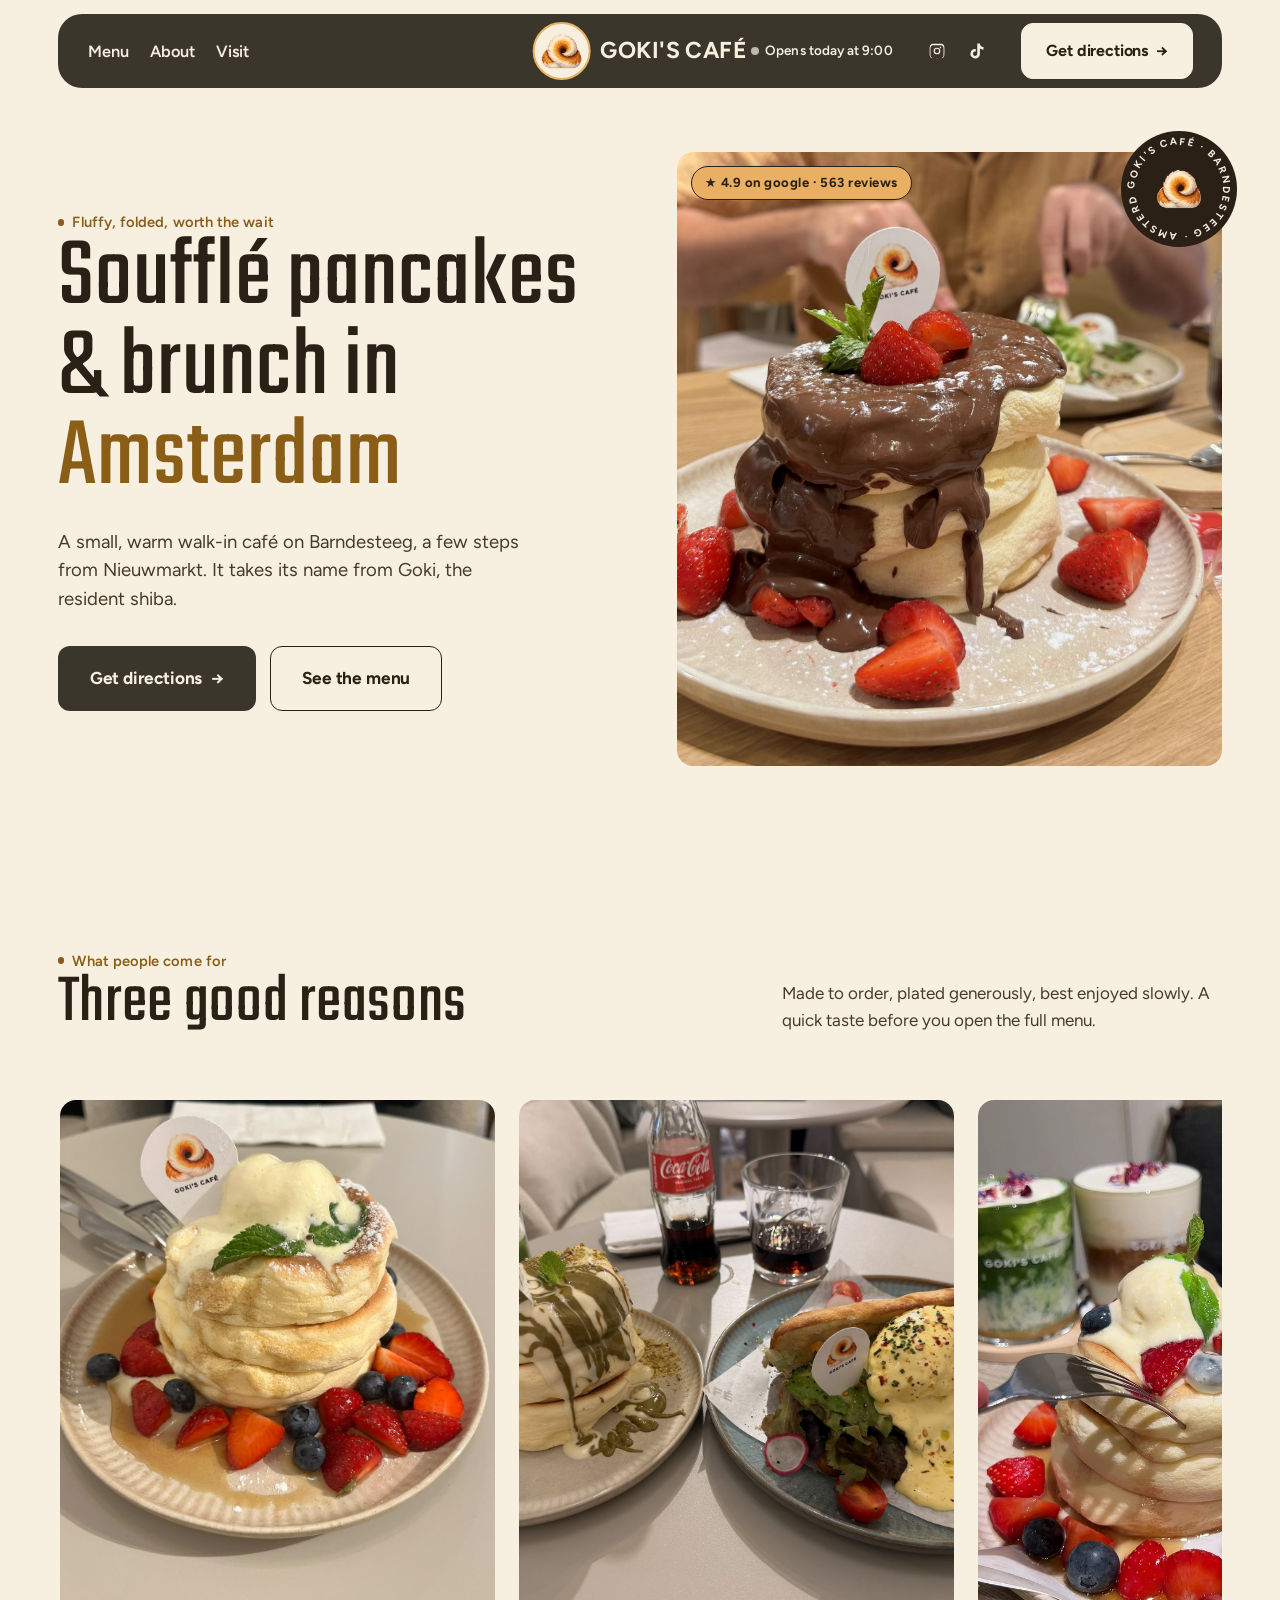
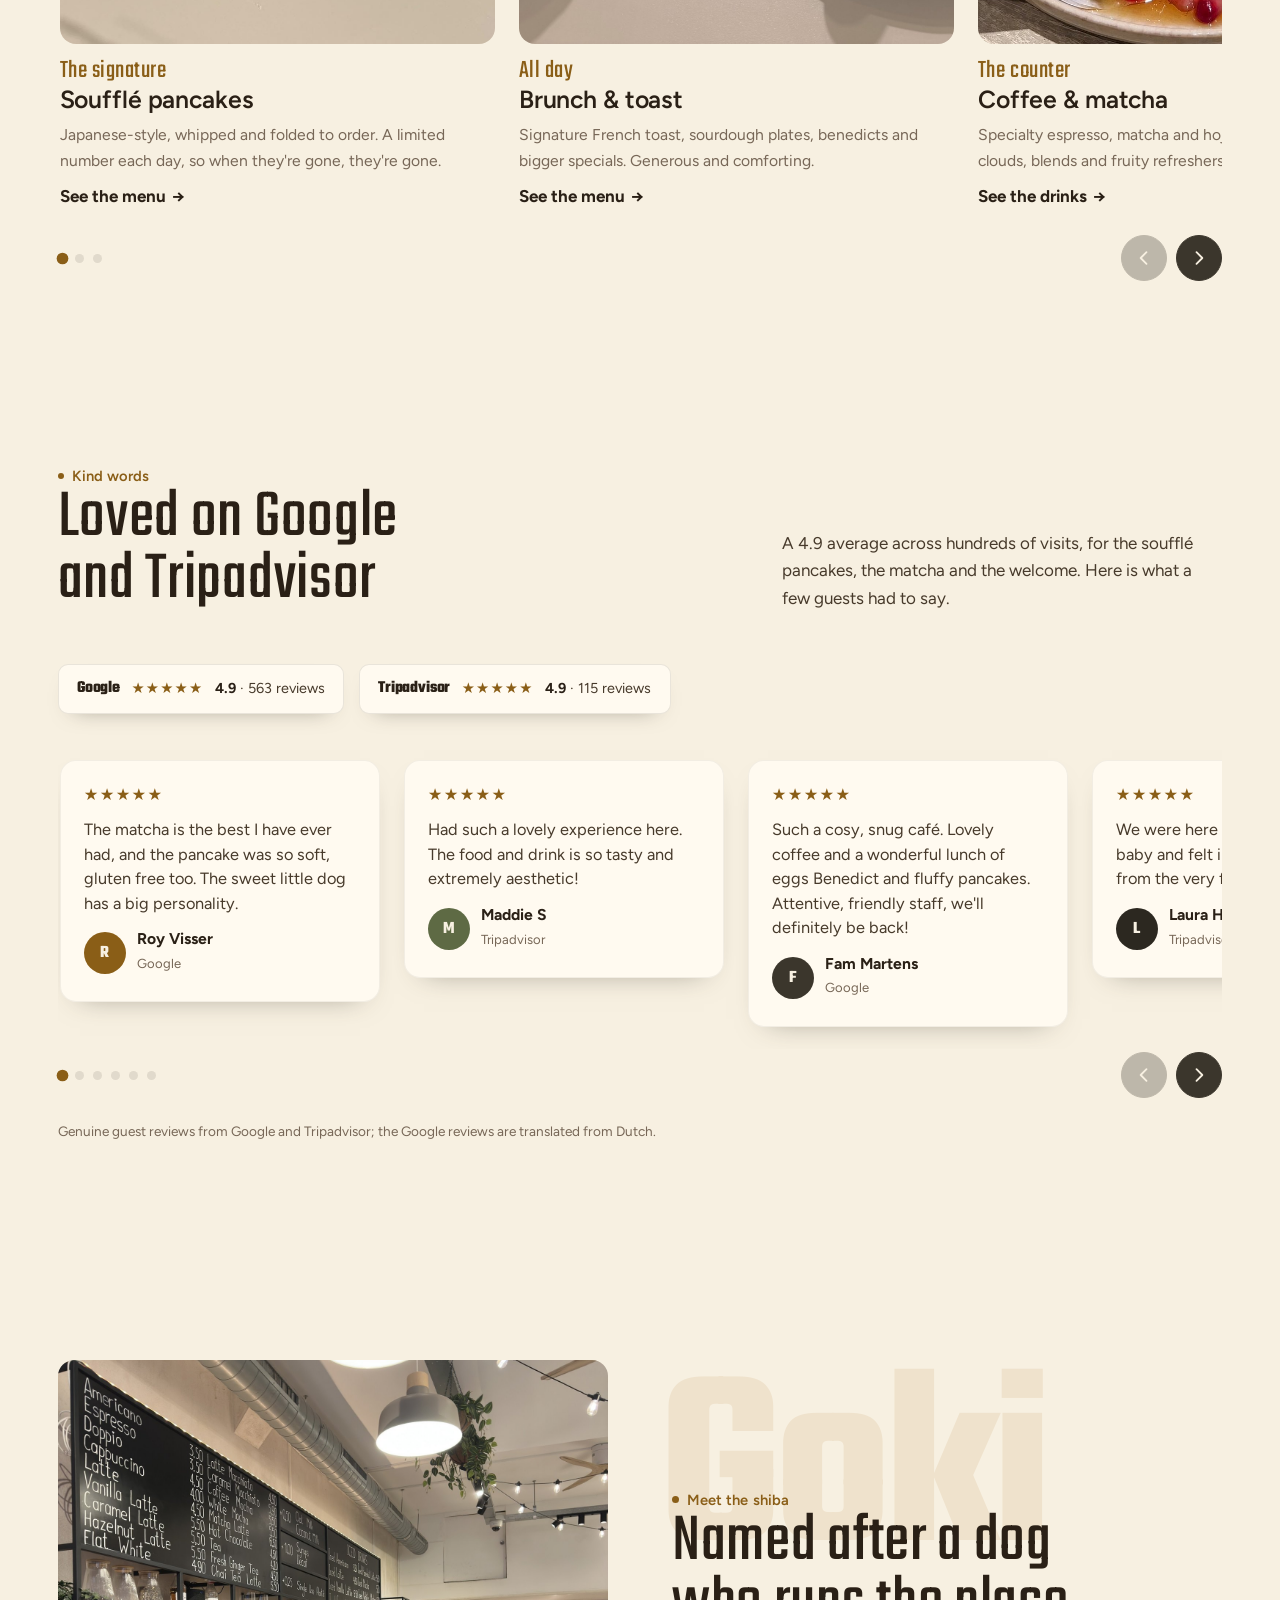
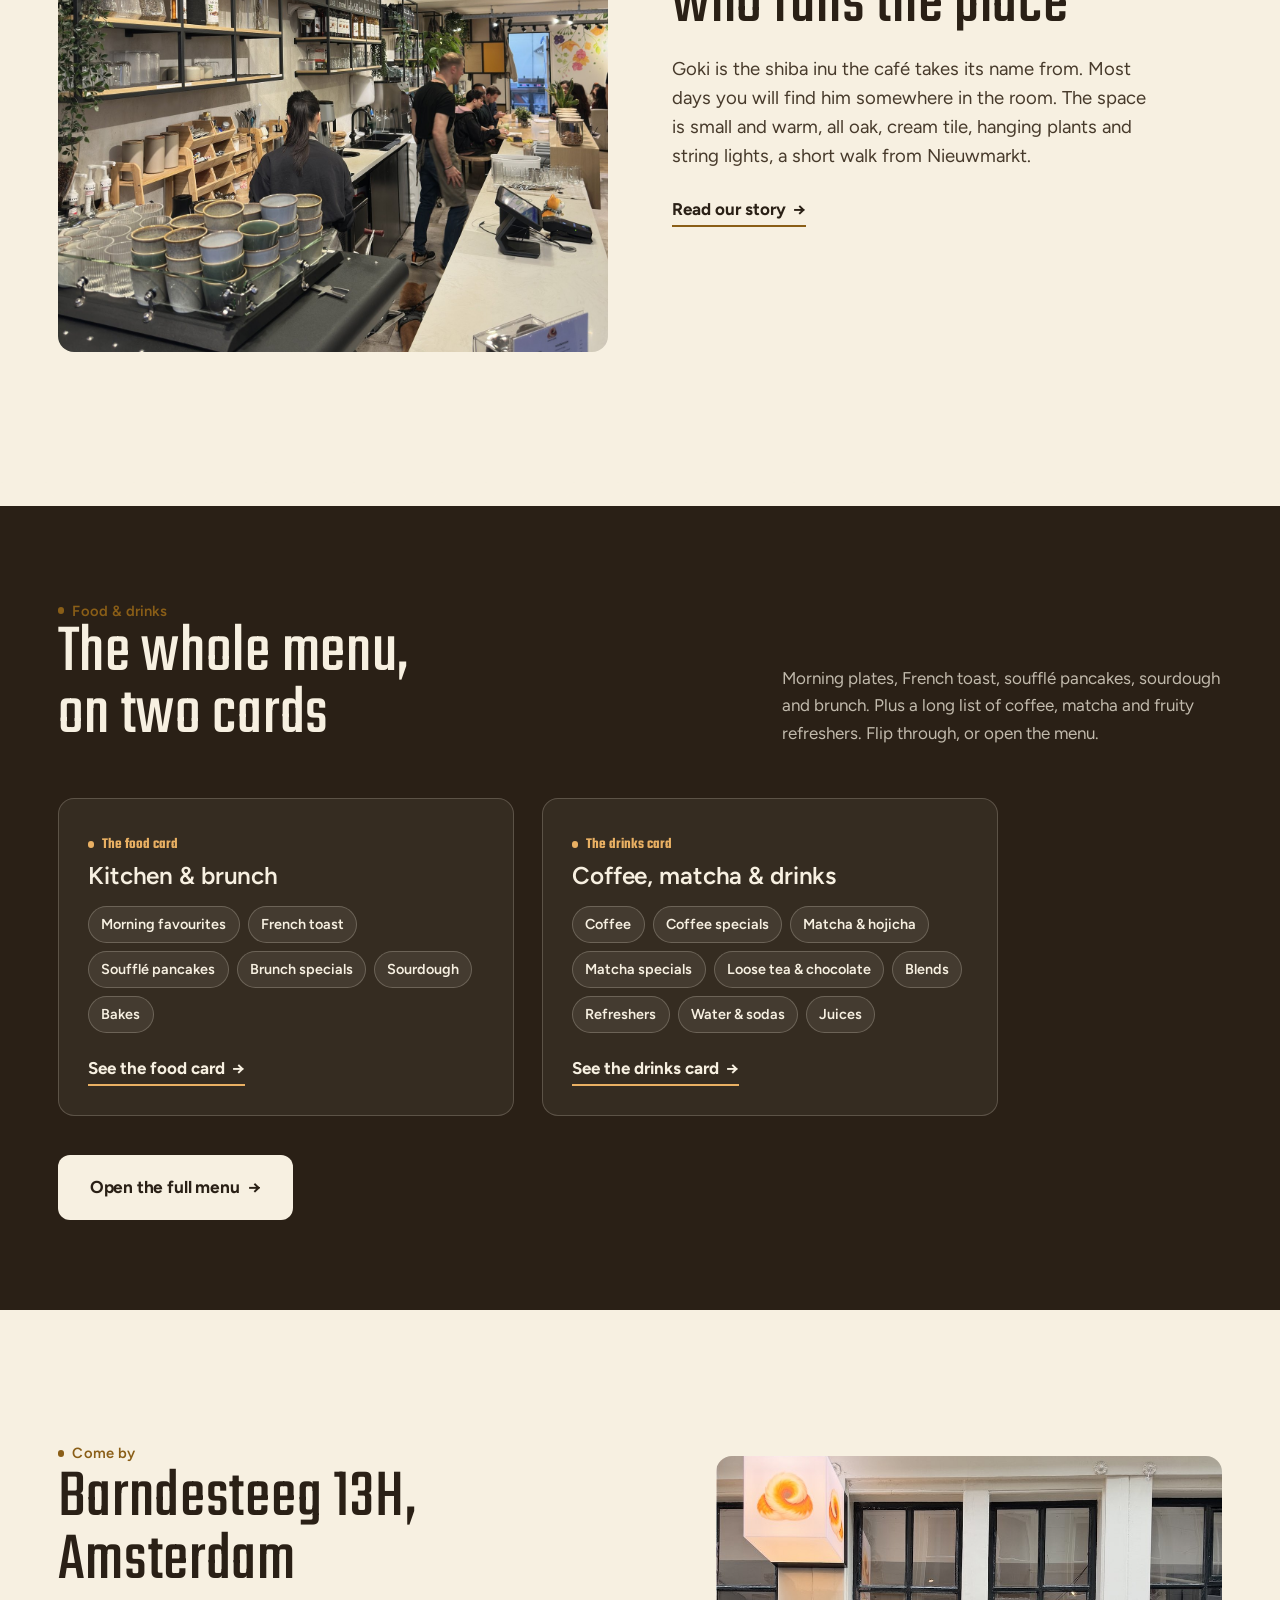
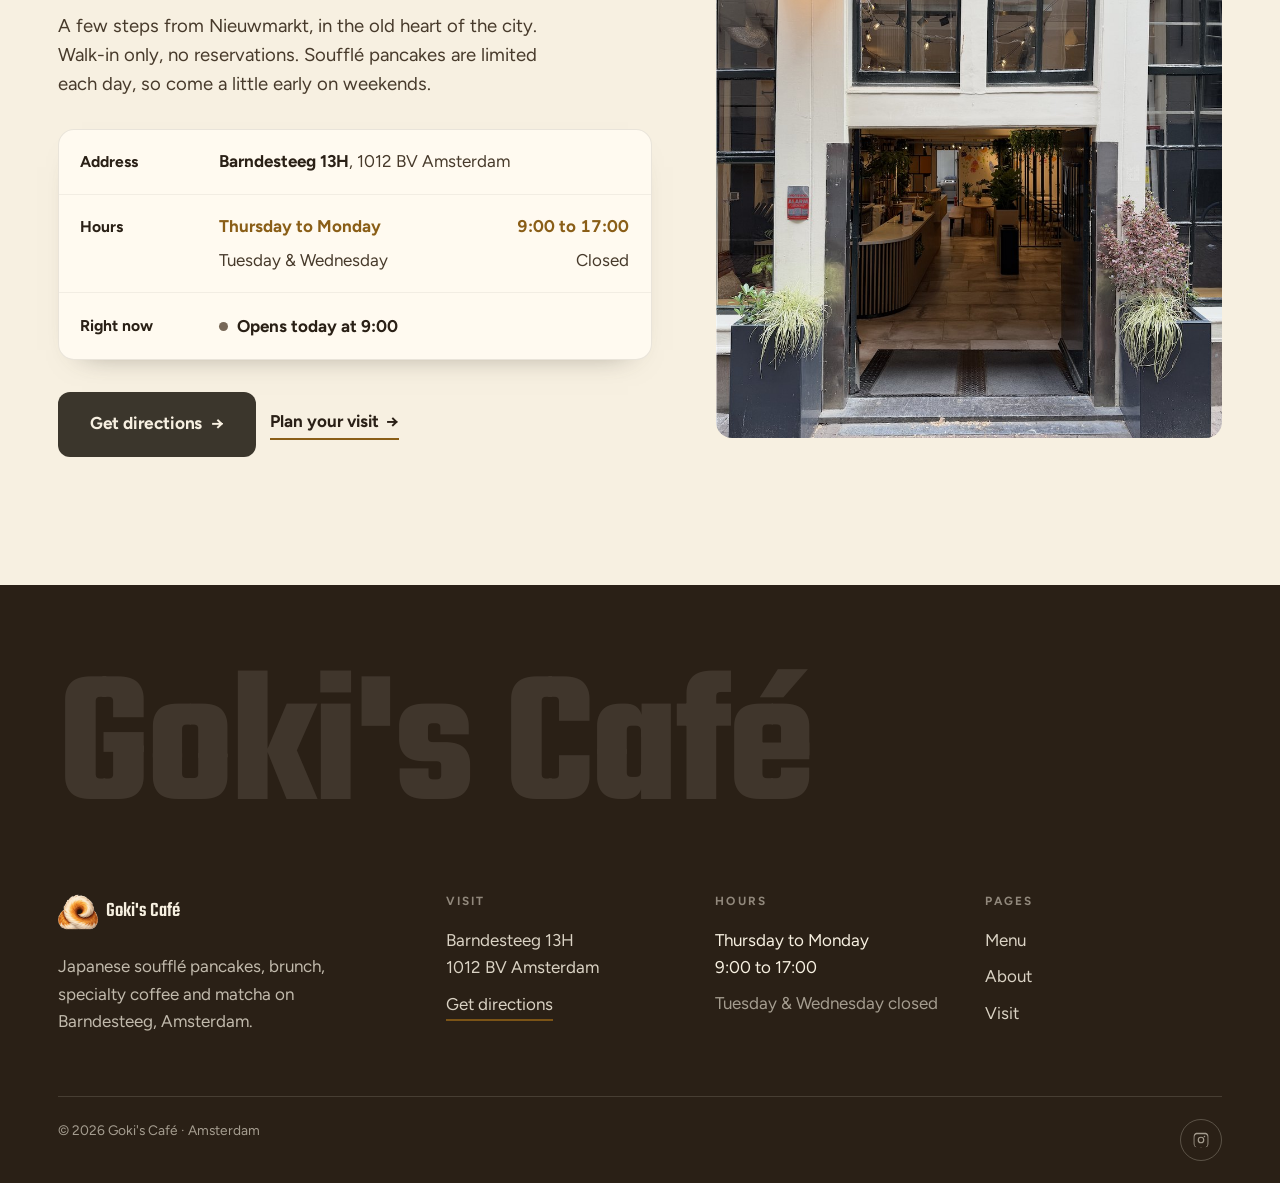
==== commit a89a2ee6: "WIP home-page redesign pass (unslop), scoped to the home page Scoped to index.html via body.unslop +" ====
--- a/index.html
+++ b/index.html
@@ -14,11 +14,12 @@
 <meta name="twitter:card" content="summary_large_image">
 <link rel="preconnect" href="https://fonts.googleapis.com">
 <link rel="preconnect" href="https://fonts.gstatic.com" crossorigin>
-<link href="https://fonts.googleapis.com/css2?family=Figtree:wght@400;500;600;700;800;900&family=Gabarito:wght@400;500;600;700;800;900&display=swap" rel="stylesheet">
-<link rel="stylesheet" href="css/site.css">
+<link href="https://fonts.googleapis.com/css2?family=Figtree:wght@400;500;600;700;800;900&family=Teko:wght@400;500&family=Gabarito:wght@400;500;600;700;800;900&display=swap" rel="stylesheet">
+<link rel="stylesheet" href="css/site.css?v=2">
+<link rel="stylesheet" href="css/home.css?v=2">
 <script>document.documentElement.classList.add('js')</script>
 </head>
-<body>
+<body class="unslop">
 <a class="skip" href="#main">Skip to content</a>
 
 <header class="site-header">
@@ -72,8 +73,8 @@
   <section class="hero wrap">
     <div class="hero__grid">
       <div class="hero__text reveal in">
-        <span class="eyebrow">fluffy, folded, worth the wait</span>
-        <h1 class="hero__title">Soufflé <span class="serif-it">pancakes</span> &amp; brunch in <span class="em">Amsterdam</span></h1>
+        <span class="eyebrow">Fluffy, folded, worth the wait</span>
+        <h1 class="hero__title">Soufflé pancakes &amp; brunch in <span class="em">Amsterdam</span></h1>
         <p class="lead hero__lead">A small, warm walk-in café on Barndesteeg, a few steps from Nieuwmarkt. It takes its name from Goki, the resident shiba.</p>
         <div class="hero__cta">
           <a class="btn btn--primary btn--lg" href="https://www.google.com/maps/dir/?api=1&destination=Goki%27s%20Caf%C3%A9%20Barndesteeg%2013H%201012%20BV%20Amsterdam" target="_blank" rel="noopener">Get directions <span class="arr" aria-hidden="true">→</span></a>
@@ -87,7 +88,6 @@
           <img src="img/mark.png" alt="">
         </div>
         <div class="frame big"><img src="img/choc-pancakes.jpg" alt="A tower of chocolate soufflé pancakes with strawberries and ice cream on a Goki's Café plate" fetchpriority="high" width="2200" height="1800"></div>
-        <div class="peek"><div class="frame"><img src="img/avo-toast.jpg" alt="Avocado toast and a sandwich at Goki's Café" loading="lazy"></div></div>
       </div>
     </div>
   </section>
@@ -96,7 +96,7 @@
   <section class="pad-sm">
     <div class="wrap">
       <div class="shead reveal">
-        <div><span class="eyebrow">what people come for</span><h2>Three good reasons</h2></div>
+        <div><span class="eyebrow">What people come for</span><h2>Three good reasons</h2></div>
         <p>Made to order, plated generously, best enjoyed slowly. A quick taste before you open the full menu.</p>
       </div>
       <div class="carousel known-carousel" data-carousel>
@@ -104,19 +104,19 @@
           <div class="carousel__track">
             <a class="kcard carousel__item reveal" href="menu.html">
               <div class="frame"><img src="img/souffle-stack.jpg" alt="A stack of Japanese soufflé pancakes with vanilla ice cream and fresh berries" loading="lazy"></div>
-              <div class="klabel">the signature</div><h3>Soufflé pancakes</h3>
+              <div class="klabel">The signature</div><h3>Soufflé pancakes</h3>
               <p>Japanese-style, whipped and folded to order. A limited number each day, so when they're gone, they're gone.</p>
               <span class="more">See the menu <span class="arr" aria-hidden="true">→</span></span>
             </a>
             <a class="kcard carousel__item reveal" href="menu.html">
               <div class="frame"><img src="img/benedict.jpg" alt="Eggs benedict, avocado toast and drinks on a table at Goki's Café" loading="lazy"></div>
-              <div class="klabel">all day</div><h3>Brunch &amp; toast</h3>
+              <div class="klabel">All day</div><h3>Brunch &amp; toast</h3>
               <p>Signature French toast, sourdough plates, benedicts and bigger specials. Generous and comforting.</p>
               <span class="more">See the menu <span class="arr" aria-hidden="true">→</span></span>
             </a>
             <a class="kcard carousel__item reveal" href="menu.html">
               <div class="frame"><img src="img/matcha.jpg" alt="Iced matcha and a soufflé pancake at the counter" loading="lazy"></div>
-              <div class="klabel">the counter</div><h3>Coffee &amp; matcha</h3>
+              <div class="klabel">The counter</div><h3>Coffee &amp; matcha</h3>
               <p>Specialty espresso, matcha and hojicha, hot or iced. Plus clouds, blends and fruity refreshers.</p>
               <span class="more">See the drinks <span class="arr" aria-hidden="true">→</span></span>
             </a>
@@ -137,7 +137,7 @@
   <section class="pad-sm reviews">
     <div class="wrap">
       <div class="shead reveal">
-        <div><span class="eyebrow">kind words</span><h2>Loved on Google<br>and Tripadvisor</h2></div>
+        <div><span class="eyebrow">Kind words</span><h2>Loved on Google<br>and Tripadvisor</h2></div>
         <p>A 4.9 average across hundreds of visits, for the soufflé pancakes, the matcha and the welcome. Here is what a few guests had to say.</p>
       </div>
       <div class="reviews__badges reveal">
@@ -206,7 +206,7 @@
         <div class="split__media reveal"><div class="frame" style="aspect-ratio:4/4.3"><img src="img/interior.jpg" alt="Inside Goki's Café: an oak counter, chalkboard menus and hanging plants under warm light" loading="lazy"></div></div>
         <div class="split__text bigword reveal">
           <span class="ghost" aria-hidden="true">Goki</span>
-          <span class="eyebrow">meet the shiba</span>
+          <span class="eyebrow">Meet the shiba</span>
           <h2>Named after a dog<br>who runs the place</h2>
           <p class="lead" style="margin-top:1.2rem">Goki is the shiba inu the café takes its name from. Most days you will find him somewhere in the room. The space is small and warm, all oak, cream tile, hanging plants and string lights, a short walk from Nieuwmarkt.</p>
           <p style="margin-top:1.6rem"><a class="tlink" href="about.html">Read our story <span class="arr" aria-hidden="true">→</span></a></p>
@@ -220,12 +220,12 @@
   <section class="pad-sm bg-ink">
     <div class="wrap">
       <div class="shead reveal">
-        <div><span class="eyebrow">food &amp; drinks</span><h2>The whole menu,<br>on two cards</h2></div>
+        <div><span class="eyebrow">Food &amp; drinks</span><h2>The whole menu,<br>on two cards</h2></div>
         <p style="color:rgba(247,240,225,.74)">Morning plates, French toast, soufflé pancakes, sourdough and brunch. Plus a long list of coffee, matcha and fruity refreshers. Flip through, or open the menu.</p>
       </div>
       <div class="menu-cards reveal">
         <a class="mcard" href="menu.html" aria-label="See the food menu">
-          <span class="mcard__eyebrow">the food card</span>
+          <span class="mcard__eyebrow">The food card</span>
           <h3>Kitchen &amp; brunch</h3>
           <ul class="chips">
             <li>Morning favourites</li><li>French toast</li><li>Soufflé pancakes</li><li>Brunch specials</li><li>Sourdough</li><li>Bakes</li>
@@ -233,7 +233,7 @@
           <span class="mcard__link">See the food card <span class="arr" aria-hidden="true">→</span></span>
         </a>
         <a class="mcard" href="menu.html" aria-label="See the drinks menu">
-          <span class="mcard__eyebrow">the drinks card</span>
+          <span class="mcard__eyebrow">The drinks card</span>
           <h3>Coffee, matcha &amp; drinks</h3>
           <ul class="chips">
             <li>Coffee</li><li>Coffee specials</li><li>Matcha &amp; hojicha</li><li>Matcha specials</li><li>Loose tea &amp; chocolate</li><li>Blends</li><li>Refreshers</li><li>Water &amp; sodas</li><li>Juices</li>
@@ -250,7 +250,7 @@
     <div class="wrap">
       <div class="visit-grid">
         <div class="reveal">
-          <span class="eyebrow">come by</span>
+          <span class="eyebrow">Come by</span>
           <h2 style="margin-top:.2rem">Barndesteeg 13H,<br>Amsterdam</h2>
           <p class="lead" style="margin-top:1.2rem">A few steps from Nieuwmarkt, in the old heart of the city. Walk-in only, no reservations. Soufflé pancakes are limited each day, so come a little early on weekends.</p>
           <div class="visit-card">
--- a/css/site.css
+++ b/css/site.css
@@ -479,9 +479,12 @@
   .mobilebar a{flex:1;display:inline-flex;align-items:center;justify-content:center;gap:.4em;
     font-family:var(--sans);font-weight:700;font-size:1.02rem;text-decoration:none;border-radius:999px;
     padding:.82em 1em;border:1.6px solid transparent;white-space:nowrap}
-  .mobilebar .mb-primary{background:var(--apron);color:var(--cream)}
-  .mobilebar .mb-ghost{background:var(--cream);color:var(--ink);border-color:var(--ink)}
-  .site-footer{padding-bottom:calc(92px + env(safe-area-inset-bottom))}
+  .mobilebar{gap:0}
+  .mobilebar a{border-radius:0;font-weight:700}
+  .mobilebar .mb-ghost{background:transparent;color:var(--ink)}
+  .mobilebar .mb-primary{background:transparent;color:var(--apron);font-weight:800;border-left:1.5px solid var(--line)}
+  .mobilebar .mb-primary .arr{color:var(--terra)}
+  .site-footer{padding-bottom:calc(84px + env(safe-area-inset-bottom))}
 }
 
 /* ==========================================================================
@@ -530,14 +533,16 @@
   .hero__media .big img{object-position:center 42%}
   .hero__media .badge{top:-12px;right:2px;width:86px;height:86px}
   .hero__rating{left:10px;top:10px}
-  /* lighter, backgroundless hero buttons on mobile */
-  .hero__cta .btn--primary{background:transparent;color:var(--ink);border-color:var(--ink)}
-  .hero__cta .btn--primary:hover{background:var(--ink);color:var(--cream)}
+  /* tighter hero so the food photo reaches the fold sooner on phones */
+  .hero{padding-block:16px 30px}
+  .hero__title{font-size:clamp(2.1rem,8.7vw,3.3rem)}
+  .hero__lead{margin-top:1rem;max-width:34ch}
+  .hero__cta{margin-top:1.3rem}
   .footer-grid{grid-template-columns:1fr 1fr}
 }
 @media (max-width:540px){
-  .hero__cta{flex-direction:column;align-items:stretch;gap:.7rem}
-  .hero__cta .btn{width:100%;justify-content:center}
+  .hero__cta{gap:.6rem;flex-wrap:wrap}
+  .hero__cta .btn{flex:1 1 140px;justify-content:center;font-size:1rem;padding:.92em 1em}
 }
 @media (max-width:460px){
   body{font-size:16px}
--- a/css/home.css
+++ b/css/home.css
@@ -0,0 +1,81 @@
+/* ==========================================================================
+   Goki's Café  ·  home redesign (unslop pass, scoped to .unslop)
+   Loaded only on index.html so the subpages stay untouched until approved.
+   Direction: warm, hand-made, minimal-modern. Condensed Teko titles, light
+   weights, one accent (terracotta), quiet chrome, the food as the moment,
+   the swirl medallion as the signature.
+   ========================================================================== */
+
+/* ---- tokens: re-skin via the cascade ---- */
+body.unslop{
+  --serif:"Teko","Oswald","Arial Narrow",sans-serif;
+  --line:rgba(42,32,22,.10);
+  --line-soft:rgba(42,32,22,.06);
+  --r:16px;
+  --r-sm:12px;
+  --btn-r:12px;
+}
+
+/* ---- 5. Type: Teko condensed titles, hierarchy from size and colour ---- */
+body.unslop .display,
+body.unslop h1,
+body.unslop h2{
+  font-weight:400;
+  letter-spacing:.01em;
+  line-height:.96;
+  font-variation-settings:normal;
+}
+/* Teko sits small for its point size, so titles run larger than the serif did */
+body.unslop h2{font-size:clamp(2.6rem,5.4vw,4.4rem);line-height:.9}
+body.unslop .hero__title{font-weight:400;font-size:clamp(3.6rem,7.8vw,7rem);line-height:.9}
+body.unslop .hero__title .em{color:var(--terra)}
+body.unslop .serif-it{font-weight:400;color:inherit}
+body.unslop h3{font-weight:600;letter-spacing:-.005em}
+
+/* logo wordmark stays a clean sans so it reads as a mark, not a headline */
+body.unslop .brand__word{font-family:var(--sans);font-weight:700;letter-spacing:.02em}
+
+/* ---- 4/5. Eyebrows: sentence case, Figtree, one accent, keep the dot ---- */
+body.unslop .eyebrow{
+  font-family:var(--sans);
+  font-weight:600;
+  text-transform:none;
+  letter-spacing:.005em;
+  font-size:.92rem;
+  color:var(--terra);
+}
+body.unslop .mcard__eyebrow{text-transform:none}
+
+/* condensed category label above each dish */
+body.unslop .klabel{font-weight:400;letter-spacing:.02em;font-size:1.6rem;line-height:1}
+
+/* ---- 2. Colour: lighter hairlines, calmer rating chip ---- */
+body.unslop .sticker{transform:none}
+body.unslop .nav__links a::after{height:2px}
+
+/* ---- 7. Details: radius by size, not everything a pill ---- */
+body.unslop .btn{border-radius:var(--btn-r)}
+body.unslop .rbadge{border-radius:10px}
+
+/* ---- 9. Motion: no forever-spin; medallion turns only on hover ---- */
+body.unslop .badge svg{animation:none}
+body.unslop .hero__media:hover .badge svg{animation:spin 20s linear infinite}
+body.unslop a:hover .frame img,
+body.unslop .card:hover .frame img,
+body.unslop .zoom:hover img{transform:scale(1.03)}
+
+/* one entrance on load: a short fade and rise, small stagger, nothing else */
+body.unslop .hero__text{animation:heroRise .6s var(--ease) both}
+body.unslop .hero__media{animation:heroRise .6s .09s var(--ease) both}
+@keyframes heroRise{from{opacity:0;transform:translateY(12px)}to{opacity:1;transform:none}}
+@media (prefers-reduced-motion:reduce){
+  body.unslop .hero__text,
+  body.unslop .hero__media{animation:none}
+  body.unslop .hero__media:hover .badge svg{animation:none}
+}
+
+/* keep the phone hero compact (our scoped size outranks the global mobile rule) */
+@media (max-width:760px){
+  body.unslop .hero__title{font-size:clamp(3rem,12.5vw,4.6rem);line-height:.9}
+  body.unslop h2{font-size:clamp(2.4rem,9vw,3.4rem);line-height:.92}
+}
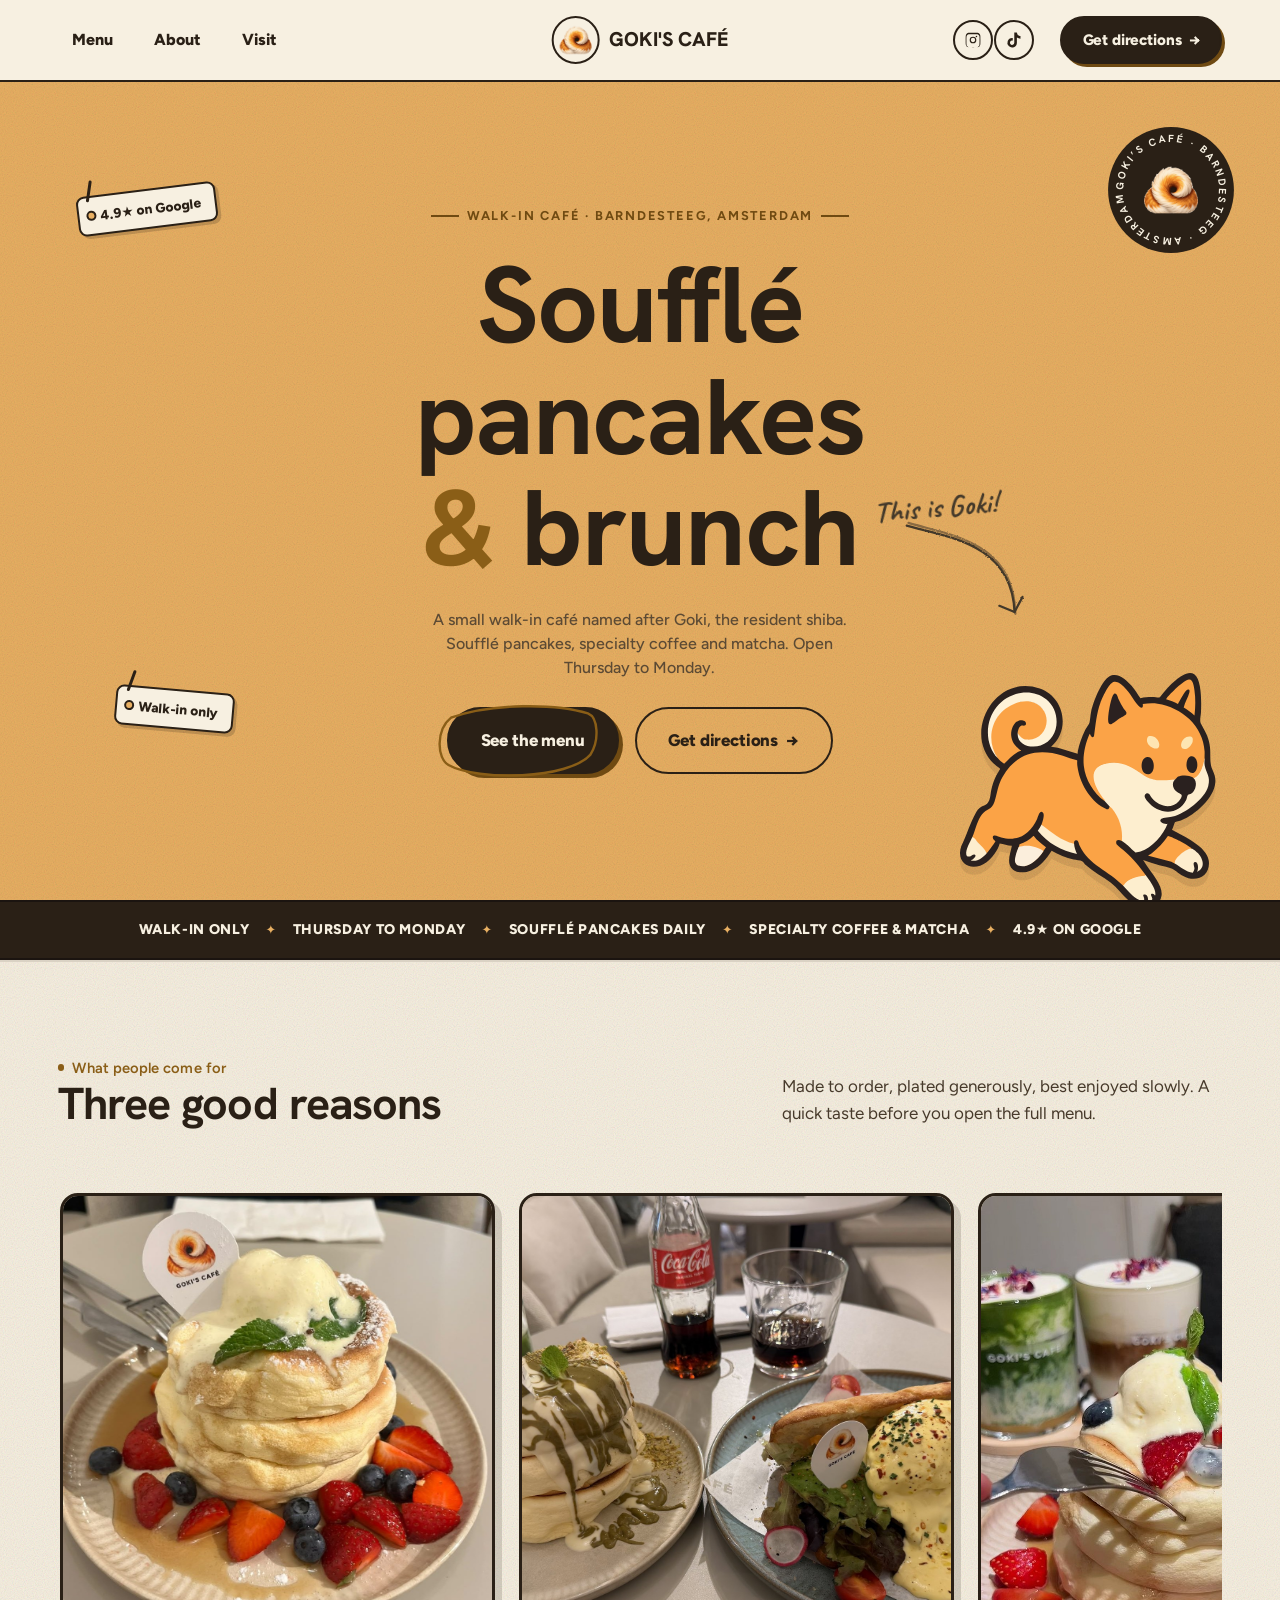
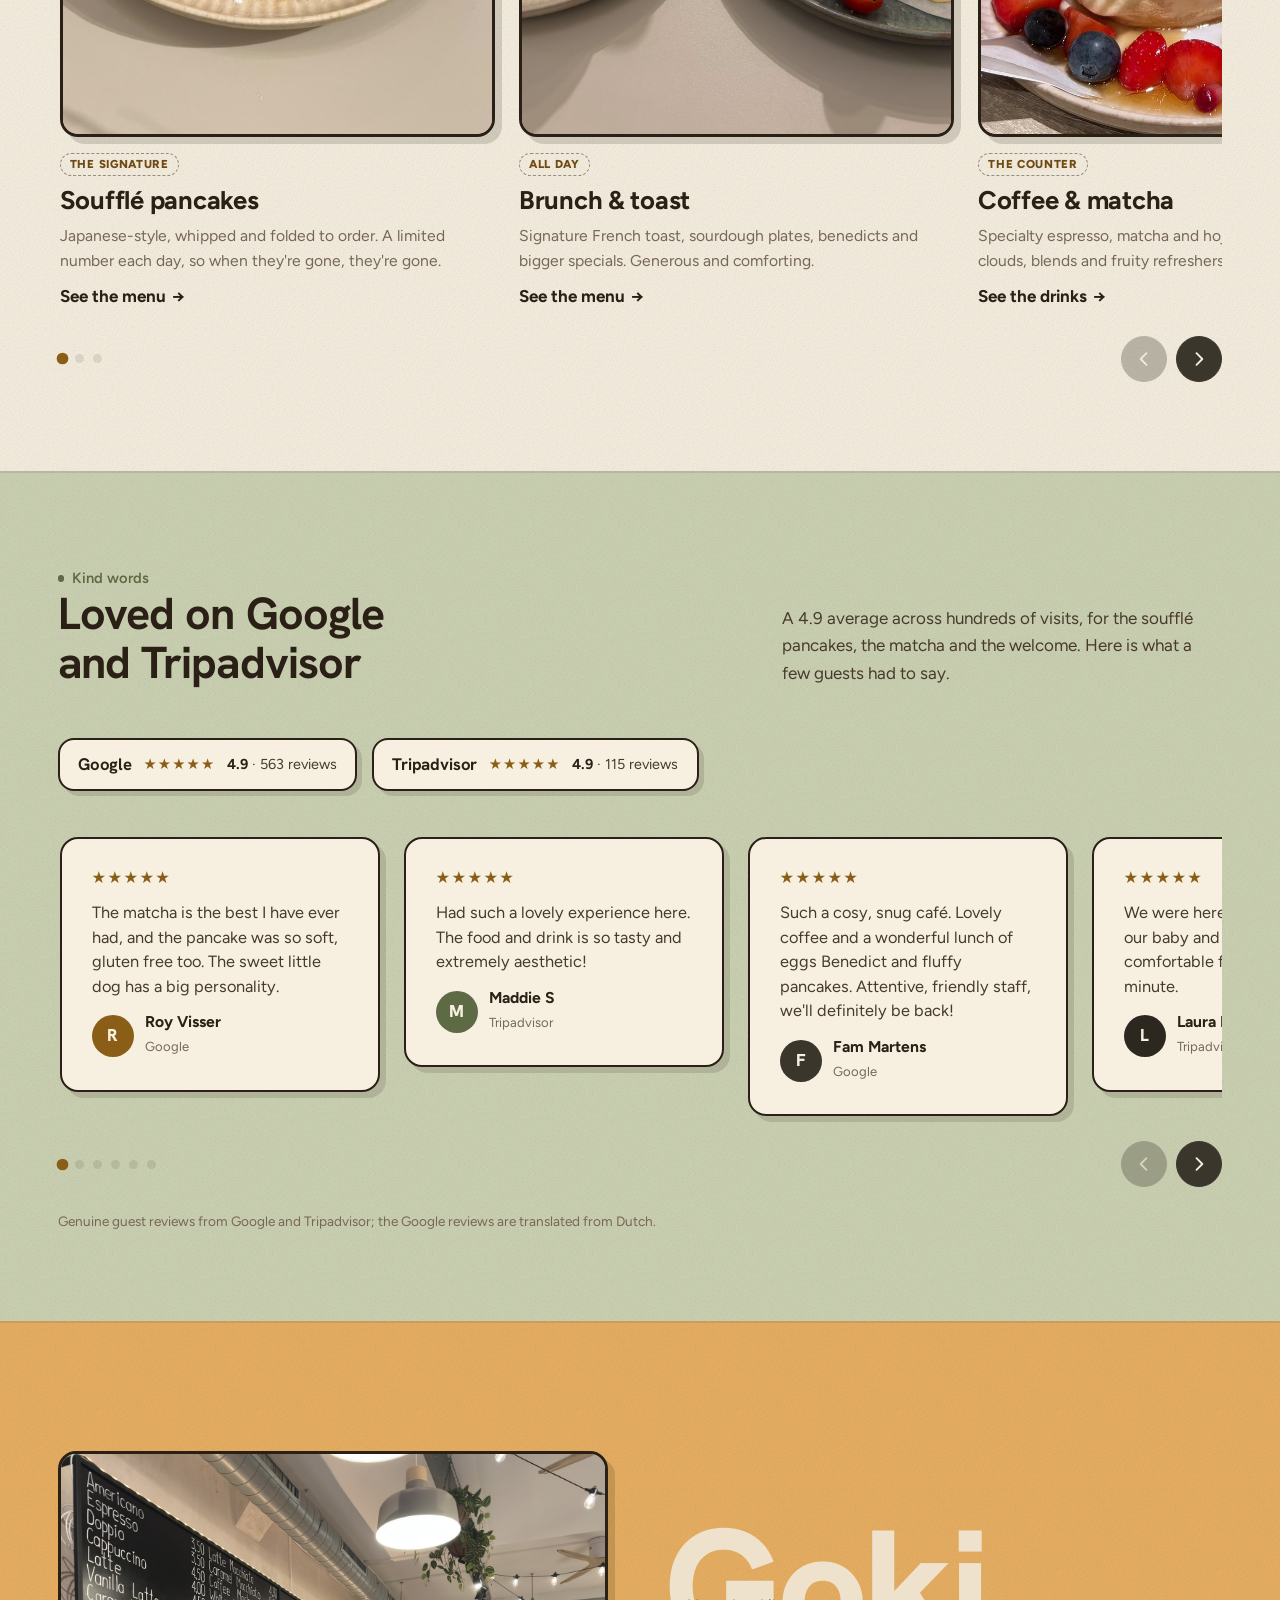
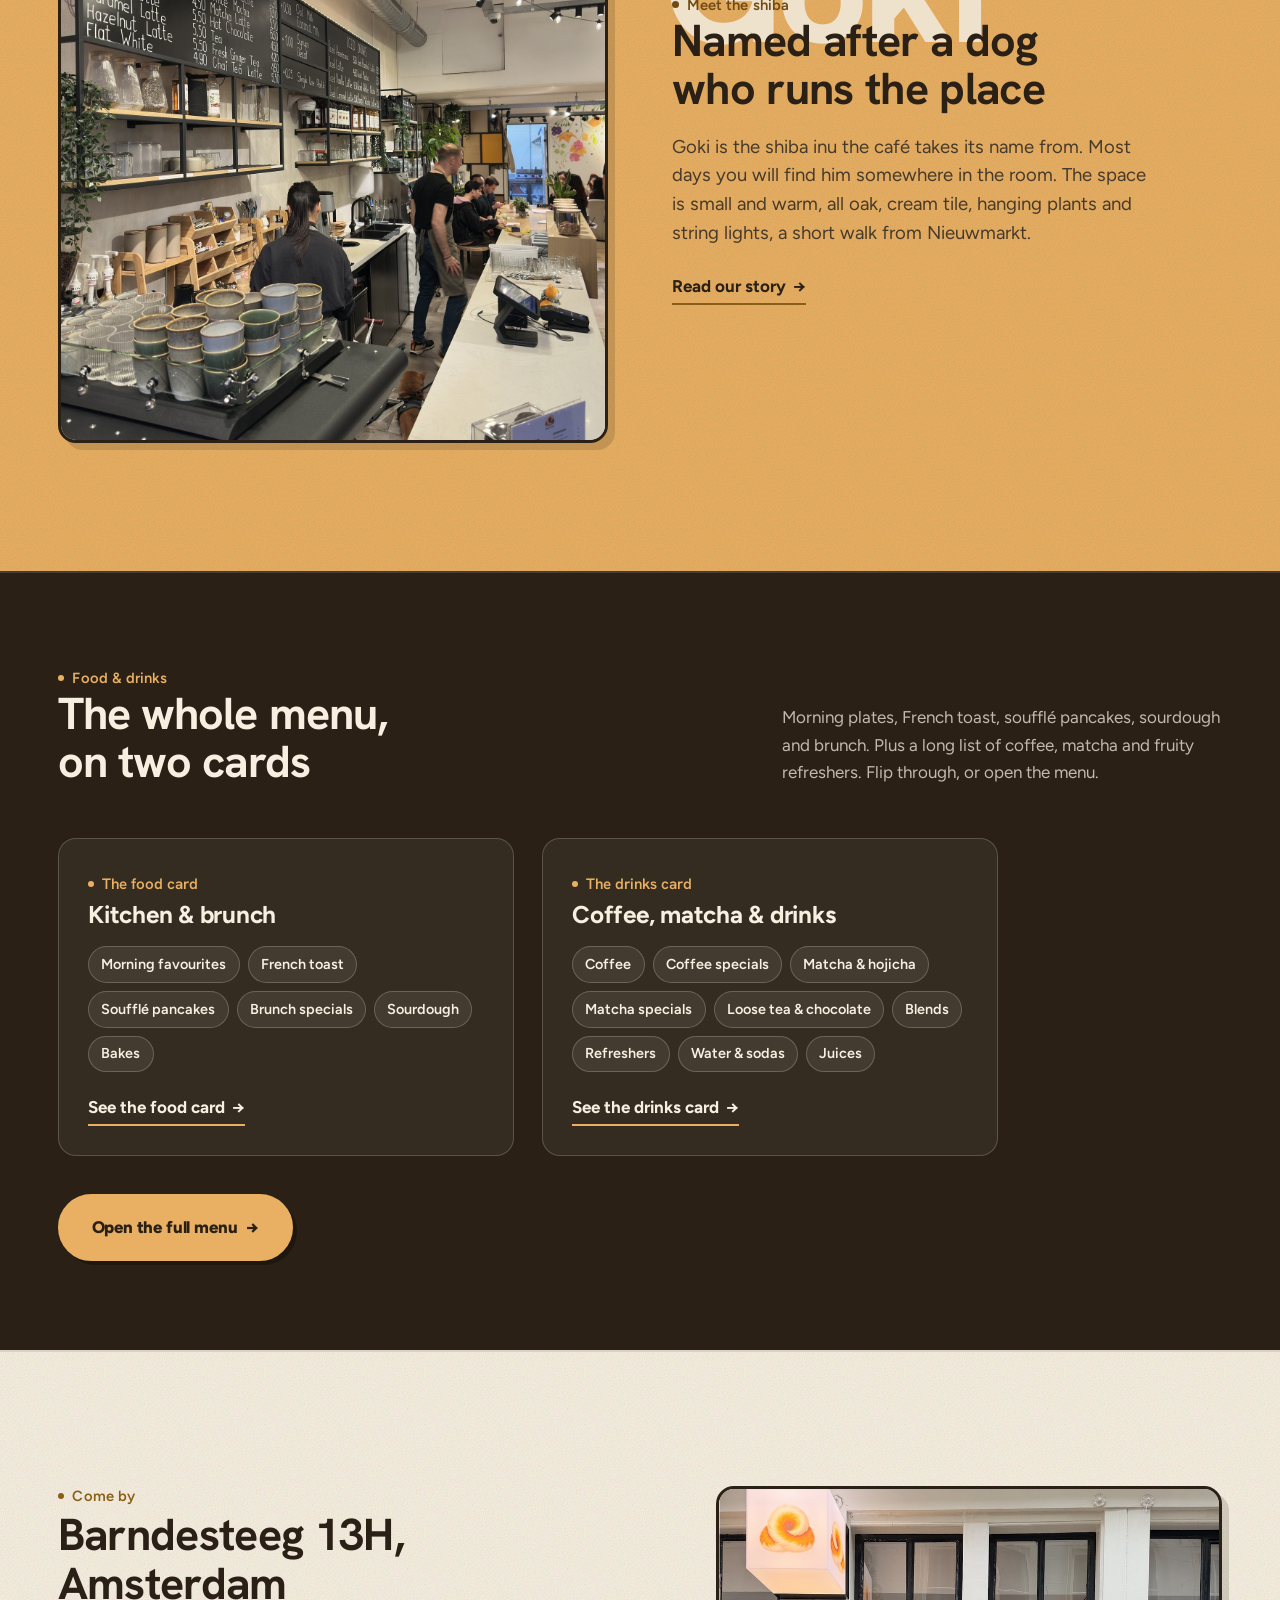
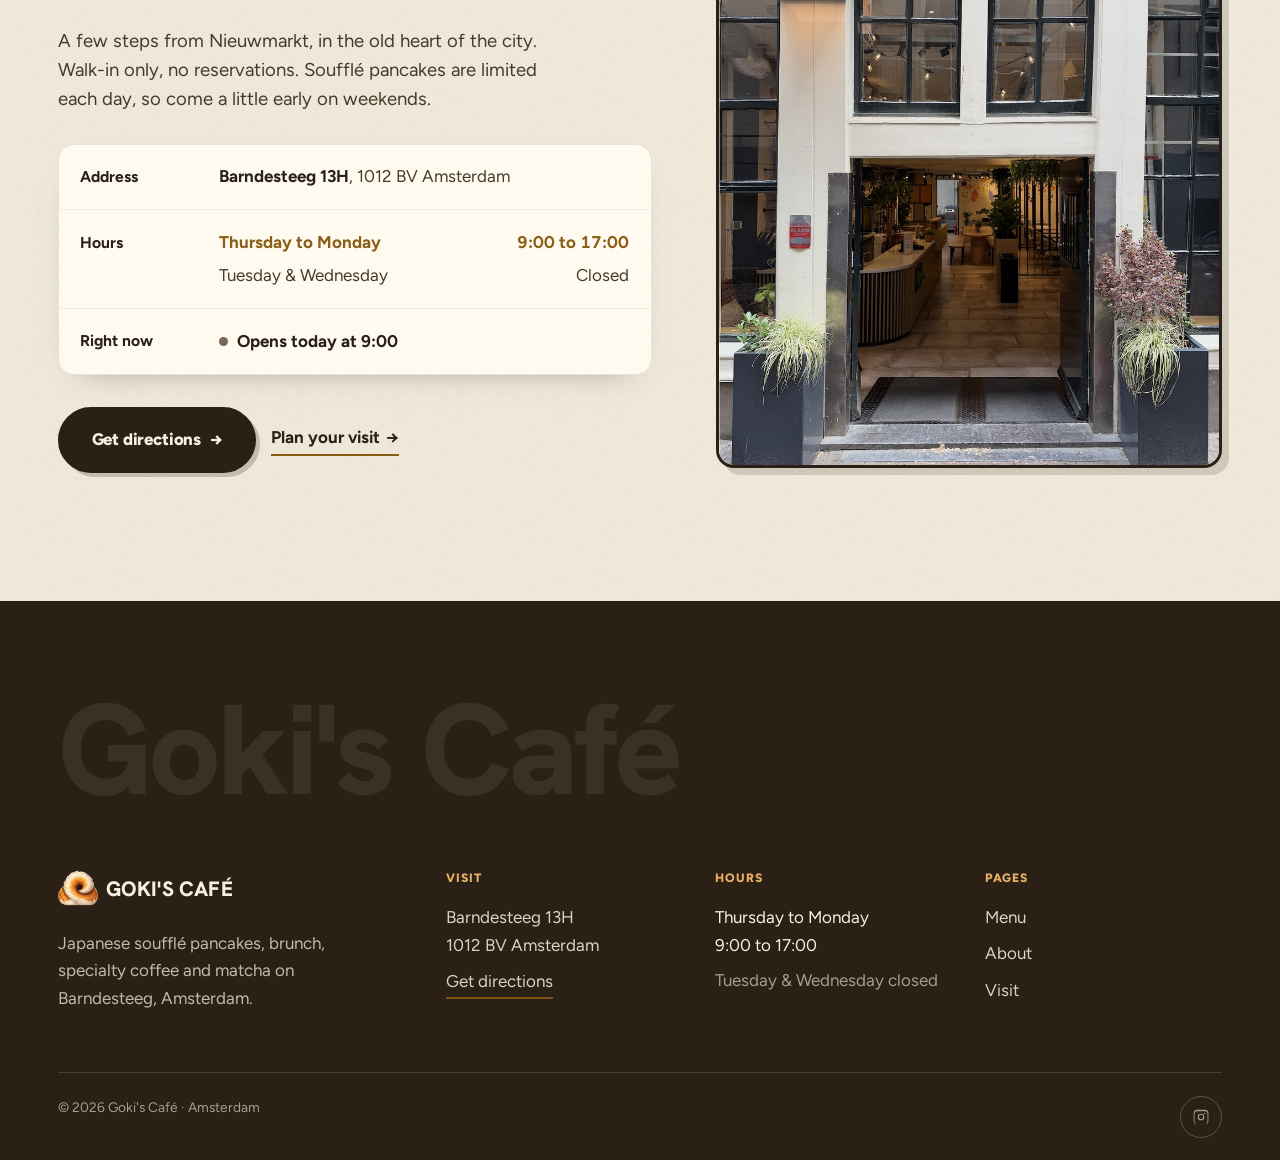
==== commit befc3cc5: "Redesign the site in a bold, flat creative direction Home + subpages (menu, about, visit) rebuilt as" ====
--- a/index.html
+++ b/index.html
@@ -14,13 +14,34 @@
 <meta name="twitter:card" content="summary_large_image">
 <link rel="preconnect" href="https://fonts.googleapis.com">
 <link rel="preconnect" href="https://fonts.gstatic.com" crossorigin>
-<link href="https://fonts.googleapis.com/css2?family=Figtree:wght@400;500;600;700;800;900&family=Teko:wght@400;500&family=Gabarito:wght@400;500;600;700;800;900&display=swap" rel="stylesheet">
+<link href="https://fonts.googleapis.com/css2?family=Figtree:wght@400;500;600;700;800;900&family=Hanken+Grotesk:wght@400;500;600;700;800;900&family=Gabarito:wght@400;500;600;700;800;900&family=Caveat:wght@600;700&display=swap" rel="stylesheet">
 <link rel="stylesheet" href="css/site.css?v=2">
-<link rel="stylesheet" href="css/home.css?v=2">
+<link rel="stylesheet" href="css/home.css?v=29">
+<link rel="stylesheet" href="css/loader.css?v=6">
 <script>document.documentElement.classList.add('js')</script>
+<script>(function(){try{var d=document.documentElement;if(sessionStorage.getItem('gokiSeen')){d.classList.add('gl-skip')}else{d.classList.add('gl-lock')}}catch(e){}})();</script>
 </head>
 <body class="unslop">
 <a class="skip" href="#main">Skip to content</a>
+
+<div id="goki-loader" class="goki-loader" role="presentation" aria-hidden="true">
+  <div class="goki-loader__scene">
+    <svg viewBox="0 0 854.58 680.33" aria-hidden="true">
+      <defs><style>.cls-1{fill:#fba347}.cls-2{fill:#fdeece}.cls-3{fill:#9c381f}.cls-4{fill:#2a211f}.cls-5{fill:#2a2120}.cls-6{fill:#fba346}.cls-7{fill:#fdedce}.cls-8{fill:#fbeedc}.cls-9{fill:#2b2120}.cls-10{fill:#fdeecf}.cls-11{fill:#edd9be}.cls-12{fill:#fef2d8}.cls-13{fill:#fde5b1}.cls-14{fill:#fee5b2}</style></defs>
+      <g class="gl-dog">
+        <g class="gl-streaks"><rect class="gl-streak" x="-30" y="298" width="150" height="13" rx="6.5" fill="#c99a5c" style="animation-delay:0.0s"/><rect class="gl-streak" x="-10" y="360" width="185" height="13" rx="6.5" fill="#c99a5c" style="animation-delay:0.12s"/><rect class="gl-streak" x="-45" y="422" width="135" height="13" rx="6.5" fill="#c99a5c" style="animation-delay:0.26s"/><rect class="gl-streak" x="-15" y="484" width="165" height="13" rx="6.5" fill="#c99a5c" style="animation-delay:0.38s"/></g>
+        <g class="gl-shadow"><path class="cls-11" d="M612.2,663.64c-.58,13.15-143.35,21.74-276.29,13.37-138.58-8.73-276.88-36.55-275.84-49.37.59-7.27,47.23-9.05,97.43-10.96,85.33-3.25,150.41,2.51,176.78,4.94,117.55,10.83,278.54,28,277.92,42.02Z"/></g>
+        <g class="gl-dust"><circle class="gl-dust" cx="150" cy="636" r="15" fill="#e6d7b8" style="animation-delay:0.0s"/><circle class="gl-dust" cx="205" cy="642" r="15" fill="#e6d7b8" style="animation-delay:0.2s"/><circle class="gl-dust" cx="118" cy="640" r="15" fill="#e6d7b8" style="animation-delay:0.4s"/><circle class="gl-dust" cx="240" cy="638" r="15" fill="#e6d7b8" style="animation-delay:0.55s"/></g>
+        <g class="gl-run"><path class="cls-4" d="M474.38,637.3c-20.19-15.62-34.26-38.63-54.67-53.83-22.45-16.72-48.93-29.77-69.86-49.14-3.15-2.91-6.51-9.06-10.09-10.91-4.61-2.37-17.49-2.99-23.59-4.41-21.67-5.06-42.13-13.59-61.31-24.7-14.38,22.88-31.53,44.11-57.13,54.85-15.17,6.36-37.7,9.17-50.88-2.83-19.42-17.67-6.25-44.48-2.48-66.02-11.71.26-22.7-4.21-34-6.01-4.53,18.54-21.21,40.59-36.53,51.98-39.8,29.61-87.5,4.75-70.22-45.22,14.86-28.96,24.91-65.24,40.94-93.06,3.81-6.61,7.75-12.62,14.75-16.25,5.97-3.1,10.53-2.64,15.95-8.05,9.9-9.9,8.84-24.63,11.57-37.43,2.87-13.41,7.63-28.04,13.66-40.34,1.47-3,10.91-17.93,10.92-19.15.01-2.18-6.91-5.42-8.96-7.05C.99,179.08,92.4-1.55,221.92,43.27c68.38,23.66,86.46,114.88,31.46,162.03,25.69,2.09,49.11,13.76,74,19.01-.14-2.39-.03-4.69.45-7.06,3.79-18.74,11.34-40.96,20.03-57.97,2.42-4.73,11.48-17.31,12.31-20.69,2.25-9.11,2.46-21.18,4.7-31.3,5.63-25.53,30.23-92.74,57.29-100.71,20.94-6.16,42.94,15.21,55.73,29.7,9.26,10.49,16,22.85,24.2,33.88,14.06-3.35,28.41-3.24,42.83-2.9,3.8.09,8.2,2.79,11.54-.38,13.24-16.94,27.54-34.07,44.45-47.55,12.64-10.08,34.96-26.54,50.8-15.86,21.69,14.62,19.72,82.17,18.66,106.32-.38,8.62-4.52,22.61-.81,29.83,9.58,18.66,16.96,27.28,22.74,49.26,6.55,24.92,2.49,40.65,5.19,63.81,2.08,17.81,14.58,27.84,12.88,51.09-3.25,44.36-55.53,89.86-94.29,105.71-3.44,1.41-16.32,4.32-17.69,5.31-1.88,1.36-5.39,18.08-8.9,21.01,31.4,18.05,97.06,45.47,102.64,86.24,4.85,35.5-23.19,57.17-56.77,48.77-19.22-4.8-29.27-17.19-45.05-25.95-9.89-5.5-24.59-6.88-35.92-10.08-15.15-4.28-30.29-8.93-45-14.49,11.17,19.21,26.04,36,37.42,55.07,9.36,15.69,16.39,30.24,13.7,44.88-2.78,15.1-13.12,23.04-13.12,23.04-2,1.64-3.86,2.77-5.21,3.51-7.06,4.92-13.3,6.33-18.11,6.48-.23,0-.46.01-.68.01-7.6.66-13.81-.15-18-1-7.06-1.43-12.16-3.75-15.86-5.46-5.59-2.58-9.99-5.34-13.14-7.54-.67-.67-1.33-1.33-2-2Z"/><path class="cls-6" d="M644.38,487.3l-1.51,2.31c-17.04,5.65-40.22,20.66-43.55,39.3l-1.94,1.39c-3.09-1.74-6.07-3.71-9.32-5.18-20.93-6.44-42.66-10.49-63.68-16.83-.56-2.3.44-1.64,1.26-2.28,2.3-1.79,5.53-3.05,8.05-4.89,17.39-12.76,32.41-29.69,44.69-47.38,2.27-1.42,27.77,11.13,31.87,13.18,12.05,6.03,23.13,12.65,34.12,20.38Z"/><path class="cls-2" d="M516.38,562.3c3.21,4.57,6.91,8.75,10.02,13.48,8.2,12.47,18.78,26.99,16.97,42.52-3.19.18-1.88-2.92-5.72-3.79-12.36-2.79-2.59,9.04-2.57,13.48.03,4.93-8.65,7.05-12.71,7.3,2.18-6.08.2-18.31-7.48-19.07-9.67-.96-2.89,6.11-2.5,11.59.19,2.66-.24,4.98-1.09,7.45-25.48-4.34-41.26-26.61-57.94-43.97-.08-4.44,3.22-7.26,6.52-9.98,14.38-11.87,37.85-20.12,56.48-19.02Z"/><path class="cls-7" d="M644.38,487.3c6.93,4.87,12.18,7.84,18.03,14.47,14.3,16.25,21.48,41.14-3.03,51.52,4.92-6.29,3.96-30.78-7.33-26.84-4.88,1.71.36,13.03.24,17.25s-2.96,8.04-4.52,11.66c-19.9-1.01-34.02-15.86-50.38-25.07-.13-2.05-.07-4.04.44-6.05,2.16-8.49,16.36-21.36,23.65-26.36,6.66-4.57,14.84-9.37,22.91-10.59Z"/><path class="cls-6" d="M416.38,371.3c1.99-1.55,5.09,1.5,6.54,3.16,13.49,15.51,22.81,34.45,27.2,54.64,1.59,7.32,5.04,30.83,1.78,36.29-.41.69-.95,1.31-1.51,1.91-10.15-5.43-19.06-4.15-14.87,9.37,7.41,8.03,16.83,13.86,24.88,21.11,23.29,20.99,38.04,38.99,55.99,64.51l-2.54,1.91c-19.96.7-48.01,8.5-58.42,26.23l-2.03.86c-39.65-41.26-95.39-57.09-120.86-111.64-2.28-4.89-2.88-15.03-9.55-14.36-6.08.61-5.7,5.32-5.6,10-.75.34-1.52.65-2.31.82-6.73,1.45-29.76-10.76-36.81-14.83-16.4-9.44-35.03-23.17-49.83-35.09l-2.05-3.91c3.07-6.92,10.36-28.96,3.97-34.46-9.17-7.89-13.15,12.49-15.79,18.14-19.43,41.45-53.36,64.97-99.94,51.59-5.61-1.61-20.7-10.34-23.02-2.55-2.46,8.22,7.12,10.59,6.66,13.61-.2,1.32-13.05,19.35-15.05,22-2.82,3.74-5.67,7.22-8.82,10.68-2.64-1.24-4.69-3.63-6.17-7.17-9.6-10.54-19.02-21.13-28.26-31.79-2.9-1.8-4.76-3.81-5.57-6.04,7.95-18.53,14.71-49.06,27.03-63.47,12.72-14.88,26.86-11.23,34.27-33.73,8.32-25.25,8.45-44.63,22.53-69.47,37.85-66.82,96.23-81.06,167.94-59.59,13.18,3.95,25.8,9.63,39.26,12.76l.85,1.07c-.72,4.3-.32,10.32.25,14.81,5.63,45.02,33.23,94.06,73.57,116.43,7.99,4.43,13.18,8.19,16.31-3.81Z"/><path class="cls-6" d="M160.38,167.3c.32-5.64,3.59-18.97,9.71-20.79,4.27-1.27,12.09,2.25,13.27-3.73,2.23-11.3-12.19-12.63-20.19-10.19-15.4,4.69-21.89,26.69-20.76,41.21,1.27,16.28,10.39,29.41,23.04,38.98,1.08.82,5.66,1.73,3.95,3.53-.36.38-7.39,2.52-9.67,3.84-14.33,8.28-25.14,20.82-36.97,32.1-6.05-4.09-13.1-8.96-17.36-14.93-49.34-60.89-4.02-152.76,71.12-160.11,53.49-5.23,88,52.61,52.8,92.95-18.36,21.04-57.37,27.02-68.92-2.84Z"/><path class="cls-12" d="M105.38,237.3c-37.03-37.22-36.04-103.89-2.97-143.47s94.89-54.46,137.44-20.5c42.6,34,38.8,109.53-15.69,128.26-26.19,9-65.74-.34-63.79-34.29,6.08,8.19,13.62,16.77,24.5,18,46.91,5.31,73.11-51.11,44.02-86.02-31.87-38.24-90.67-17.03-118.48,15.54-29.25,34.27-31.27,85.71-5.03,122.47Z"/><path class="cls-6" d="M205.37,453.31c8.38,12.82,22.57,21.29,33.93,31.49-15.15,23.38-32.18,45.82-60.9,52.5-.53-.65,7.57-14.98-1.44-12.98-4.2.93-7.2,8.99-13.56,10.58-3.48.87-7.35-3.56-8.34-6.75-4.25-13.68,7.78-37.72,10.57-51.6,14.65-4.74,27.18-12.73,38.32-23.2l1.43-.03Z"/><path class="cls-10" d="M317.38,475.3c.22,9.92,4.34,19.04,8,27.99-42.2-8.05-82.51-30.6-108.93-64.35,4.03-4.86,7.36-10.85,9.93-16.64,29.01,20.37,55.27,44.81,91,53Z"/><path class="cls-2" d="M74.38,501.3c-10.94,12.05-26.39,24.8-43.99,19.99,1.32-1.98,4.35-2.32,6.49-3.99,2.77-2.17,9.75-8.93,4.5-11.5-4.92-2.42-8.79,3.68-13.55,4.44-5.17.83-9.41.32-10.38-5.49-2.3-13.82,11.42-35.57,16.94-48.44,7.29,2.45,10.61,9.82,15.49,15.01,8.79,9.38,19.54,17.71,24.51,29.99Z"/><path class="cls-8" d="M153.25,515.93c-.67,4.45-1.01,9.03,1.57,13.3,2.57,4.28,6.42,6.07,7.83,6.65,3.7,1.07,9.28,2.2,15.95,1.57,11.46-1.08,19.22-6.74,26.71-12.33,6.96-5.2,17.62-14.54,27.07-29.84-5.8-4.04-16.93-10.67-32.51-13.34-16.32-2.8-29.56.11-36.4,2.12-3.56,7.59-8.31,19.3-10.19,31.85Z"/><path class="cls-10" d="M680.38,237.3c.17,6.44-.79,12.81.3,19.2,3.83,22.41,17.08,30.12,9.98,57.58-9.33,36.11-64.04,76.52-98.85,85.15-6.47,1.6-27.92,3.62-31.5,6.5-10.79,8.66,9.56,16.34,17.07,13.58-11.61,30.59-43.13,67.62-75.21,77.28-2.59.78-12,3.15-14.06,2.56-1.53-.44-20.07-18.45-23.71-21.35s-10.25-8.47-14.01-10.49c3.17-32.17-6.76-64.38-27.02-89.48-2.03-2.52-5.09-4.41-6.98-6.52-4.51-5.02-9.7-9.99-14-15-29.08-33.89-59.86-94.77,7.76-106.74,70.73-12.53,90.51,46.62,149.74,47.83,7.43.15,16.48-1.74,23.96-2.13,5.15-.27,10.39.28,15.54.04l.07,2.57c-8.57,8.1-5.29,21.16,2.4,28.63l15.57,10.56c6.39,10.26-11.5,26.02-19.3,30.3-25.74,14.12-59.14-2.83-71.68-27.2-2.1-5.23-10.04-3.94-10.69,1.02-.92,7.02,12.12,20.3,16.83,24.38,31.06,26.85,76.25,25.5,95.37-13.99.72-6.54,3.06-11.64,7.01-15.3,17.96-2.97,25.73-29.94,13.34-42.49l.09-2.47c19.1-8.43,23.48-27.04,28.29-45.21.66-2.48,1.66-7.32,3.71-8.79Z"/><path class="cls-6" d="M652.37,118.3c-9.03-8.75-19.39-15.94-30.04-22.58,3.67-13.72,12.15-27.77,15.76-41.22,1.28-4.77.96-10.76-5.69-7.68-7.2,3.33-21.47,31.61-26.03,39.48-10.59-5.33-21.49-9.95-32.99-13.01-.22-.29,1.53-2.85,2.01-3.47,9.58-12.31,46.93-49.7,61.58-51.49,11.49-1.4,14.02,21.27,15.26,29.62,3.43,22.91,2.82,47.42.13,70.36Z"/><path class="cls-4" d="M648.38,291.3c13.57,9.67,8.14,35.98-4.66,43.84-3.01,1.85-7.96,2.16-9.81,4.19-2.43,2.68-2.57,10.19-4.69,14.31-23.3,45.41-78.82,39.25-107.82,3.14-4.26-5.31-12.55-15.99-3.94-20.89s11.76,6.67,16.94,12.88c18.93,22.67,53.5,31.47,74.94,7,3.46-3.95,9.86-12,6.54-17.49-.5-.83-13.06-7.78-16.05-10.94-8.53-9-11.13-23.6-.46-32.04,9.78-7.73,38.58-11.43,49-4Z"/><path class="cls-1" d="M402.38,356.3c-31.02-22.51-53.84-60.13-57.99-98.51-3.15-29.21,4.42-62.13,16.49-88.47,1.33-.01,4.96,15.11,11.83,6.74,4.79-31.85,6.76-62.48,17.93-93.01,4.78-13.06,22.95-53.67,36.02-57.98,10.9-3.6,22.17,6.7,29.75,13.72,16.43,15.22,25.63,36.13,40.02,51.98,7.54,8.3,13.96,7.72,11.97-4.47,14.2-1.52,26.92-2.85,41.23-.74,67.35,9.96,126.7,61.86,130.81,132.19.37,6.37-.21,13.11-.04,19.54-3.13,16.7-10.53,48.69-28.95,54.76l-3.05-.76c-.93-.68-1.87-1.36-2.8-2.03-4.1-1.71-10.99-3.98-19.76-4.11-8.21-.12-14.77,1.67-18.85,3.13-.81.54-2.86,1.96-4.61,3.68-.66.65-1.6,1.66-2.54,2.77-.22.26-.39.47-.52.62-12.52,1.99-23.22,2.75-31.45,3.02-15.5.51-23.48-.7-30.03-2.36-2.48-.63-4.51-1.26-5.88-1.71,0,0,0,0,0,0-2.54-.83-5.38-1.87-8.49-3.21-4.23-1.82-9.01-4.33-14.77-8.17-31.43-20.94-56.71-37.71-96.39-31.72-65.87,9.95-38.65,68.06-9.73,102.2l-.18,2.88Z"/><path class="cls-9" d="M429.05,57.46c7.78-2.72,9.53,9.89,12.16,15.52,4.07,8.72,8.71,18,13.95,26.05,3.16,4.87,10.54,9.81,7.11,15.66-1.94,3.31-16.45,10.37-20.8,13.2-4.58,2.97-15.76,12.2-19.34,13.66-5.55,2.26-8.84-.24-9.65-5.84-2.17-15.1,5.8-58.16,12.41-72.4.67-1.45,2.83-5.38,4.16-5.84Z"/><path class="cls-5" d="m521.18 233.52c21.74-2.17 25.07 45.43 3.73 47.81-24.97 2.79-25.97-45.6-3.73-47.81z"/><path class="cls-4" d="m643.14 231.52c17.46-2.91 23.91 33.17 9.27 44.3-10.17 7.73-20.6-5.46-21.93-15.11-1.28-9.25 1.33-27.3 12.66-29.19z"/><path class="cls-14" d="M527.09,175.52c13.38-3.04,26.77,10.47,27.35,23.27,1.02,22.45-31.75,8.07-33.97-8.07-.78-5.68-.2-13.65,6.62-15.2Z"/><path class="cls-13" d="M637.88,176.87c9.58,0,10.63,5.05,9.41,13.84-.93,6.71-9.69,17.69-16.17,19.82-25.8,8.46-17.89-33.64,6.76-33.66Z"/></g>
+      </g>
+      <g class="gl-ball">
+        <path class="cls-4" d="m774.18 525.6c50.9-5.2 92.42 41.39 77.22 91.22-16.47 54-87.07 68.61-123.53 25.5-36.07-42.65-8.86-111.08 46.31-116.72z"/>
+        <path class="cls-3" d="m777.11 544.72c66.44-6.97 82.71 88.65 20.87 105.87-76.66 21.35-96.43-97.94-20.87-105.87z"/>
+      </g>
+    </svg>
+  </div>
+  <span class="goki-loader__skip">Tik om over te slaan</span>
+</div>
 
 <header class="site-header">
   <div class="wrap nav">
@@ -34,7 +55,6 @@
       <b class="brand__word">Goki's Café</b>
     </a>
     <div class="nav__side nav__side--r">
-      <span class="nav__status" title="Opening hours"><span class="dot" aria-hidden="true"></span><span data-open-now>Open now</span></span>
       <span class="nav__socials">
         <a class="nav__social" href="https://www.instagram.com/gokiscafe/" target="_blank" rel="noopener" aria-label="Goki's Café on Instagram"><svg viewBox="0 0 24 24" fill="currentColor" aria-hidden="true"><path d="M12 2.2c3.2 0 3.6 0 4.9.07 1.17.05 1.8.25 2.23.42.56.22.96.48 1.38.9.42.42.68.82.9 1.38.17.42.37 1.06.42 2.23.06 1.27.07 1.65.07 4.85s0 3.58-.07 4.85c-.05 1.17-.25 1.8-.42 2.23-.22.56-.48.96-.9 1.38-.42.42-.82.68-1.38.9-.42.17-1.06.37-2.23.42-1.27.06-1.65.07-4.85.07s-3.58 0-4.85-.07c-1.17-.05-1.8-.25-2.23-.42a3.7 3.7 0 0 1-1.38-.9 3.7 3.7 0 0 1-.9-1.38c-.17-.42-.37-1.06-.42-2.23C2.2 15.58 2.2 15.2 2.2 12s0-3.58.07-4.85c.05-1.17.25-1.8.42-2.23.22-.56.48-.96.9-1.38.42-.42.82-.68 1.38-.9.42-.17 1.06-.37 2.23-.42C8.42 2.2 8.8 2.2 12 2.2Zm0 1.98c-3.14 0-3.52.01-4.76.07-.92.04-1.42.2-1.75.33-.44.17-.76.38-1.09.71-.33.33-.54.65-.71 1.09-.13.33-.29.83-.33 1.75-.06 1.24-.07 1.62-.07 4.76s.01 3.52.07 4.76c.04.92.2 1.42.33 1.75.17.44.38.76.71 1.09.33.33.65.54 1.09.71.33.13.83.29 1.75.33 1.24.06 1.62.07 4.76.07s3.52-.01 4.76-.07c.92-.04 1.42-.2 1.75-.33.44-.17.76-.38 1.09-.71.33-.33.54-.65.71-1.09.13-.33.29-.83.33-1.75.06-1.24.07-1.62.07-4.76s-.01-3.52-.07-4.76c-.04-.92-.2-1.42-.33-1.75a2.9 2.9 0 0 0-.71-1.09 2.9 2.9 0 0 0-1.09-.71c-.33-.13-.83-.29-1.75-.33-1.24-.06-1.62-.07-4.76-.07Zm0 3.37a4.45 4.45 0 1 1 0 8.9 4.45 4.45 0 0 1 0-8.9Zm0 7.34a2.89 2.89 0 1 0 0-5.78 2.89 2.89 0 0 0 0 5.78Zm5.66-7.52a1.04 1.04 0 1 1-2.08 0 1.04 1.04 0 0 1 2.08 0Z"/></svg></a>
         <a class="nav__social" href="https://www.tiktok.com/@gokiscafe" target="_blank" rel="noopener" aria-label="Goki's Café on TikTok"><svg viewBox="0 0 24 24" fill="currentColor" aria-hidden="true"><path d="M19.59 6.69a4.83 4.83 0 0 1-3.77-4.25V2h-3.45v13.67a2.89 2.89 0 0 1-5.2 1.74 2.89 2.89 0 0 1 2.31-4.64c.3 0 .59.04.87.13V9.4a6.33 6.33 0 0 0-1-.08A6.34 6.34 0 0 0 5 20.1a6.34 6.34 0 0 0 10.86-4.43v-7a8.16 8.16 0 0 0 4.77 1.52v-3.4a4.85 4.85 0 0 1-1.04-.1z"/></svg></a>
@@ -70,30 +90,43 @@
 <main id="main">
 
   <!-- HERO -->
-  <section class="hero wrap">
-    <div class="hero__grid">
-      <div class="hero__text reveal in">
-        <span class="eyebrow">Fluffy, folded, worth the wait</span>
-        <h1 class="hero__title">Soufflé pancakes &amp; brunch in <span class="em">Amsterdam</span></h1>
-        <p class="lead hero__lead">A small, warm walk-in café on Barndesteeg, a few steps from Nieuwmarkt. It takes its name from Goki, the resident shiba.</p>
-        <div class="hero__cta">
-          <a class="btn btn--primary btn--lg" href="https://www.google.com/maps/dir/?api=1&destination=Goki%27s%20Caf%C3%A9%20Barndesteeg%2013H%201012%20BV%20Amsterdam" target="_blank" rel="noopener">Get directions <span class="arr" aria-hidden="true">→</span></a>
-          <a class="btn btn--ghost btn--lg" href="menu.html">See the menu</a>
-        </div>
-      </div>
-      <div class="hero__media reveal in">
-        <div class="sticker sticker--butter hero__rating">★ 4.9 on Google · 563 reviews</div>
-        <div class="badge" aria-hidden="true">
-          <svg viewBox="0 0 120 120"><defs><path id="bc" d="M60,60 m-45,0 a45,45 0 1,1 90,0 a45,45 0 1,1 -90,0"></path></defs><circle cx="60" cy="60" r="59" fill="#2a2016"></circle><text fill="#f7f0e1" font-family="Figtree,sans-serif" font-size="10.3" font-weight="700" letter-spacing="2.2"><textPath href="#bc" startOffset="0">GOKI'S CAFÉ · BARNDESTEEG · AMSTERDAM · </textPath></text></svg>
-          <img src="img/mark.png" alt="">
-        </div>
-        <div class="frame big"><img src="img/choc-pancakes.jpg" alt="A tower of chocolate soufflé pancakes with strawberries and ice cream on a Goki's Café plate" fetchpriority="high" width="2200" height="1800"></div>
-      </div>
-    </div>
-  </section>
+  <section class="hero-g" aria-label="Goki’s Café, Amsterdam">
+    <span class="grain" aria-hidden="true"></span>
+    <div class="stamp" aria-hidden="true"><svg viewBox="0 0 120 120" aria-hidden="true"><defs><path id="bc" d="M60,60 m-45,0 a45,45 0 1,1 90,0 a45,45 0 1,1 -90,0"></path></defs><circle cx="60" cy="60" r="59" fill="#2a2016"></circle><text fill="#f7f0e1" font-family="Hanken Grotesk,sans-serif" font-size="9.7" font-weight="700" letter-spacing="2.1"><textPath href="#bc" startOffset="0">GOKI’S CAFÉ · BARNDESTEEG · AMSTERDAM · </textPath></text></svg><img class="stamp__mark" src="img/mark.png" alt=""></div>
+    <svg class="goki-char" viewBox="0 0 854.58 680.33" aria-hidden="true"><defs><style>.gk-1{fill:#fba347}.gk-2{fill:#fdeece}.gk-4{fill:#2a211f}.gk-5{fill:#2a2120}.gk-6{fill:#fba346}.gk-7{fill:#fdedce}.gk-8{fill:#fbeedc}.gk-9{fill:#2b2120}.gk-10{fill:#fdeecf}.gk-12{fill:#fef2d8}.gk-13{fill:#fde5b1}.gk-14{fill:#fee5b2}</style></defs><path class="gk-4" d="M474.38,637.3c-20.19-15.62-34.26-38.63-54.67-53.83-22.45-16.72-48.93-29.77-69.86-49.14-3.15-2.91-6.51-9.06-10.09-10.91-4.61-2.37-17.49-2.99-23.59-4.41-21.67-5.06-42.13-13.59-61.31-24.7-14.38,22.88-31.53,44.11-57.13,54.85-15.17,6.36-37.7,9.17-50.88-2.83-19.42-17.67-6.25-44.48-2.48-66.02-11.71.26-22.7-4.21-34-6.01-4.53,18.54-21.21,40.59-36.53,51.98-39.8,29.61-87.5,4.75-70.22-45.22,14.86-28.96,24.91-65.24,40.94-93.06,3.81-6.61,7.75-12.62,14.75-16.25,5.97-3.1,10.53-2.64,15.95-8.05,9.9-9.9,8.84-24.63,11.57-37.43,2.87-13.41,7.63-28.04,13.66-40.34,1.47-3,10.91-17.93,10.92-19.15.01-2.18-6.91-5.42-8.96-7.05C.99,179.08,92.4-1.55,221.92,43.27c68.38,23.66,86.46,114.88,31.46,162.03,25.69,2.09,49.11,13.76,74,19.01-.14-2.39-.03-4.69.45-7.06,3.79-18.74,11.34-40.96,20.03-57.97,2.42-4.73,11.48-17.31,12.31-20.69,2.25-9.11,2.46-21.18,4.7-31.3,5.63-25.53,30.23-92.74,57.29-100.71,20.94-6.16,42.94,15.21,55.73,29.7,9.26,10.49,16,22.85,24.2,33.88,14.06-3.35,28.41-3.24,42.83-2.9,3.8.09,8.2,2.79,11.54-.38,13.24-16.94,27.54-34.07,44.45-47.55,12.64-10.08,34.96-26.54,50.8-15.86,21.69,14.62,19.72,82.17,18.66,106.32-.38,8.62-4.52,22.61-.81,29.83,9.58,18.66,16.96,27.28,22.74,49.26,6.55,24.92,2.49,40.65,5.19,63.81,2.08,17.81,14.58,27.84,12.88,51.09-3.25,44.36-55.53,89.86-94.29,105.71-3.44,1.41-16.32,4.32-17.69,5.31-1.88,1.36-5.39,18.08-8.9,21.01,31.4,18.05,97.06,45.47,102.64,86.24,4.85,35.5-23.19,57.17-56.77,48.77-19.22-4.8-29.27-17.19-45.05-25.95-9.89-5.5-24.59-6.88-35.92-10.08-15.15-4.28-30.29-8.93-45-14.49,11.17,19.21,26.04,36,37.42,55.07,9.36,15.69,16.39,30.24,13.7,44.88-2.78,15.1-13.12,23.04-13.12,23.04-2,1.64-3.86,2.77-5.21,3.51-7.06,4.92-13.3,6.33-18.11,6.48-.23,0-.46.01-.68.01-7.6.66-13.81-.15-18-1-7.06-1.43-12.16-3.75-15.86-5.46-5.59-2.58-9.99-5.34-13.14-7.54-.67-.67-1.33-1.33-2-2Z"/><path class="gk-6" d="M644.38,487.3l-1.51,2.31c-17.04,5.65-40.22,20.66-43.55,39.3l-1.94,1.39c-3.09-1.74-6.07-3.71-9.32-5.18-20.93-6.44-42.66-10.49-63.68-16.83-.56-2.3.44-1.64,1.26-2.28,2.3-1.79,5.53-3.05,8.05-4.89,17.39-12.76,32.41-29.69,44.69-47.38,2.27-1.42,27.77,11.13,31.87,13.18,12.05,6.03,23.13,12.65,34.12,20.38Z"/><path class="gk-2" d="M516.38,562.3c3.21,4.57,6.91,8.75,10.02,13.48,8.2,12.47,18.78,26.99,16.97,42.52-3.19.18-1.88-2.92-5.72-3.79-12.36-2.79-2.59,9.04-2.57,13.48.03,4.93-8.65,7.05-12.71,7.3,2.18-6.08.2-18.31-7.48-19.07-9.67-.96-2.89,6.11-2.5,11.59.19,2.66-.24,4.98-1.09,7.45-25.48-4.34-41.26-26.61-57.94-43.97-.08-4.44,3.22-7.26,6.52-9.98,14.38-11.87,37.85-20.12,56.48-19.02Z"/><path class="gk-7" d="M644.38,487.3c6.93,4.87,12.18,7.84,18.03,14.47,14.3,16.25,21.48,41.14-3.03,51.52,4.92-6.29,3.96-30.78-7.33-26.84-4.88,1.71.36,13.03.24,17.25s-2.96,8.04-4.52,11.66c-19.9-1.01-34.02-15.86-50.38-25.07-.13-2.05-.07-4.04.44-6.05,2.16-8.49,16.36-21.36,23.65-26.36,6.66-4.57,14.84-9.37,22.91-10.59Z"/><path class="gk-6" d="M416.38,371.3c1.99-1.55,5.09,1.5,6.54,3.16,13.49,15.51,22.81,34.45,27.2,54.64,1.59,7.32,5.04,30.83,1.78,36.29-.41.69-.95,1.31-1.51,1.91-10.15-5.43-19.06-4.15-14.87,9.37,7.41,8.03,16.83,13.86,24.88,21.11,23.29,20.99,38.04,38.99,55.99,64.51l-2.54,1.91c-19.96.7-48.01,8.5-58.42,26.23l-2.03.86c-39.65-41.26-95.39-57.09-120.86-111.64-2.28-4.89-2.88-15.03-9.55-14.36-6.08.61-5.7,5.32-5.6,10-.75.34-1.52.65-2.31.82-6.73,1.45-29.76-10.76-36.81-14.83-16.4-9.44-35.03-23.17-49.83-35.09l-2.05-3.91c3.07-6.92,10.36-28.96,3.97-34.46-9.17-7.89-13.15,12.49-15.79,18.14-19.43,41.45-53.36,64.97-99.94,51.59-5.61-1.61-20.7-10.34-23.02-2.55-2.46,8.22,7.12,10.59,6.66,13.61-.2,1.32-13.05,19.35-15.05,22-2.82,3.74-5.67,7.22-8.82,10.68-2.64-1.24-4.69-3.63-6.17-7.17-9.6-10.54-19.02-21.13-28.26-31.79-2.9-1.8-4.76-3.81-5.57-6.04,7.95-18.53,14.71-49.06,27.03-63.47,12.72-14.88,26.86-11.23,34.27-33.73,8.32-25.25,8.45-44.63,22.53-69.47,37.85-66.82,96.23-81.06,167.94-59.59,13.18,3.95,25.8,9.63,39.26,12.76l.85,1.07c-.72,4.3-.32,10.32.25,14.81,5.63,45.02,33.23,94.06,73.57,116.43,7.99,4.43,13.18,8.19,16.31-3.81Z"/><path class="gk-6" d="M160.38,167.3c.32-5.64,3.59-18.97,9.71-20.79,4.27-1.27,12.09,2.25,13.27-3.73,2.23-11.3-12.19-12.63-20.19-10.19-15.4,4.69-21.89,26.69-20.76,41.21,1.27,16.28,10.39,29.41,23.04,38.98,1.08.82,5.66,1.73,3.95,3.53-.36.38-7.39,2.52-9.67,3.84-14.33,8.28-25.14,20.82-36.97,32.1-6.05-4.09-13.1-8.96-17.36-14.93-49.34-60.89-4.02-152.76,71.12-160.11,53.49-5.23,88,52.61,52.8,92.95-18.36,21.04-57.37,27.02-68.92-2.84Z"/><path class="gk-12" d="M105.38,237.3c-37.03-37.22-36.04-103.89-2.97-143.47s94.89-54.46,137.44-20.5c42.6,34,38.8,109.53-15.69,128.26-26.19,9-65.74-.34-63.79-34.29,6.08,8.19,13.62,16.77,24.5,18,46.91,5.31,73.11-51.11,44.02-86.02-31.87-38.24-90.67-17.03-118.48,15.54-29.25,34.27-31.27,85.71-5.03,122.47Z"/><path class="gk-6" d="M205.37,453.31c8.38,12.82,22.57,21.29,33.93,31.49-15.15,23.38-32.18,45.82-60.9,52.5-.53-.65,7.57-14.98-1.44-12.98-4.2.93-7.2,8.99-13.56,10.58-3.48.87-7.35-3.56-8.34-6.75-4.25-13.68,7.78-37.72,10.57-51.6,14.65-4.74,27.18-12.73,38.32-23.2l1.43-.03Z"/><path class="gk-10" d="M317.38,475.3c.22,9.92,4.34,19.04,8,27.99-42.2-8.05-82.51-30.6-108.93-64.35,4.03-4.86,7.36-10.85,9.93-16.64,29.01,20.37,55.27,44.81,91,53Z"/><path class="gk-2" d="M74.38,501.3c-10.94,12.05-26.39,24.8-43.99,19.99,1.32-1.98,4.35-2.32,6.49-3.99,2.77-2.17,9.75-8.93,4.5-11.5-4.92-2.42-8.79,3.68-13.55,4.44-5.17.83-9.41.32-10.38-5.49-2.3-13.82,11.42-35.57,16.94-48.44,7.29,2.45,10.61,9.82,15.49,15.01,8.79,9.38,19.54,17.71,24.51,29.99Z"/><path class="gk-8" d="M153.25,515.93c-.67,4.45-1.01,9.03,1.57,13.3,2.57,4.28,6.42,6.07,7.83,6.65,3.7,1.07,9.28,2.2,15.95,1.57,11.46-1.08,19.22-6.74,26.71-12.33,6.96-5.2,17.62-14.54,27.07-29.84-5.8-4.04-16.93-10.67-32.51-13.34-16.32-2.8-29.56.11-36.4,2.12-3.56,7.59-8.31,19.3-10.19,31.85Z"/><path class="gk-10" d="M680.38,237.3c.17,6.44-.79,12.81.3,19.2,3.83,22.41,17.08,30.12,9.98,57.58-9.33,36.11-64.04,76.52-98.85,85.15-6.47,1.6-27.92,3.62-31.5,6.5-10.79,8.66,9.56,16.34,17.07,13.58-11.61,30.59-43.13,67.62-75.21,77.28-2.59.78-12,3.15-14.06,2.56-1.53-.44-20.07-18.45-23.71-21.35s-10.25-8.47-14.01-10.49c3.17-32.17-6.76-64.38-27.02-89.48-2.03-2.52-5.09-4.41-6.98-6.52-4.51-5.02-9.7-9.99-14-15-29.08-33.89-59.86-94.77,7.76-106.74,70.73-12.53,90.51,46.62,149.74,47.83,7.43.15,16.48-1.74,23.96-2.13,5.15-.27,10.39.28,15.54.04l.07,2.57c-8.57,8.1-5.29,21.16,2.4,28.63l15.57,10.56c6.39,10.26-11.5,26.02-19.3,30.3-25.74,14.12-59.14-2.83-71.68-27.2-2.1-5.23-10.04-3.94-10.69,1.02-.92,7.02,12.12,20.3,16.83,24.38,31.06,26.85,76.25,25.5,95.37-13.99.72-6.54,3.06-11.64,7.01-15.3,17.96-2.97,25.73-29.94,13.34-42.49l.09-2.47c19.1-8.43,23.48-27.04,28.29-45.21.66-2.48,1.66-7.32,3.71-8.79Z"/><path class="gk-6" d="M652.37,118.3c-9.03-8.75-19.39-15.94-30.04-22.58,3.67-13.72,12.15-27.77,15.76-41.22,1.28-4.77.96-10.76-5.69-7.68-7.2,3.33-21.47,31.61-26.03,39.48-10.59-5.33-21.49-9.95-32.99-13.01-.22-.29,1.53-2.85,2.01-3.47,9.58-12.31,46.93-49.7,61.58-51.49,11.49-1.4,14.02,21.27,15.26,29.62,3.43,22.91,2.82,47.42.13,70.36Z"/><path class="gk-4" d="M648.38,291.3c13.57,9.67,8.14,35.98-4.66,43.84-3.01,1.85-7.96,2.16-9.81,4.19-2.43,2.68-2.57,10.19-4.69,14.31-23.3,45.41-78.82,39.25-107.82,3.14-4.26-5.31-12.55-15.99-3.94-20.89s11.76,6.67,16.94,12.88c18.93,22.67,53.5,31.47,74.94,7,3.46-3.95,9.86-12,6.54-17.49-.5-.83-13.06-7.78-16.05-10.94-8.53-9-11.13-23.6-.46-32.04,9.78-7.73,38.58-11.43,49-4Z"/><path class="gk-1" d="M402.38,356.3c-31.02-22.51-53.84-60.13-57.99-98.51-3.15-29.21,4.42-62.13,16.49-88.47,1.33-.01,4.96,15.11,11.83,6.74,4.79-31.85,6.76-62.48,17.93-93.01,4.78-13.06,22.95-53.67,36.02-57.98,10.9-3.6,22.17,6.7,29.75,13.72,16.43,15.22,25.63,36.13,40.02,51.98,7.54,8.3,13.96,7.72,11.97-4.47,14.2-1.52,26.92-2.85,41.23-.74,67.35,9.96,126.7,61.86,130.81,132.19.37,6.37-.21,13.11-.04,19.54-3.13,16.7-10.53,48.69-28.95,54.76l-3.05-.76c-.93-.68-1.87-1.36-2.8-2.03-4.1-1.71-10.99-3.98-19.76-4.11-8.21-.12-14.77,1.67-18.85,3.13-.81.54-2.86,1.96-4.61,3.68-.66.65-1.6,1.66-2.54,2.77-.22.26-.39.47-.52.62-12.52,1.99-23.22,2.75-31.45,3.02-15.5.51-23.48-.7-30.03-2.36-2.48-.63-4.51-1.26-5.88-1.71,0,0,0,0,0,0-2.54-.83-5.38-1.87-8.49-3.21-4.23-1.82-9.01-4.33-14.77-8.17-31.43-20.94-56.71-37.71-96.39-31.72-65.87,9.95-38.65,68.06-9.73,102.2l-.18,2.88Z"/><path class="gk-9" d="M429.05,57.46c7.78-2.72,9.53,9.89,12.16,15.52,4.07,8.72,8.71,18,13.95,26.05,3.16,4.87,10.54,9.81,7.11,15.66-1.94,3.31-16.45,10.37-20.8,13.2-4.58,2.97-15.76,12.2-19.34,13.66-5.55,2.26-8.84-.24-9.65-5.84-2.17-15.1,5.8-58.16,12.41-72.4.67-1.45,2.83-5.38,4.16-5.84Z"/><path class="gk-5" d="m521.18 233.52c21.74-2.17 25.07 45.43 3.73 47.81-24.97 2.79-25.97-45.6-3.73-47.81z"/><path class="gk-4" d="m643.14 231.52c17.46-2.91 23.91 33.17 9.27 44.3-10.17 7.73-20.6-5.46-21.93-15.11-1.28-9.25 1.33-27.3 12.66-29.19z"/><path class="gk-14" d="M527.09,175.52c13.38-3.04,26.77,10.47,27.35,23.27,1.02,22.45-31.75,8.07-33.97-8.07-.78-5.68-.2-13.65,6.62-15.2Z"/><path class="gk-13" d="M637.88,176.87c9.58,0,10.63,5.05,9.41,13.84-.93,6.71-9.69,17.69-16.17,19.82-25.8,8.46-17.89-33.64,6.76-33.66Z"/></svg>
+    <div class="goki-point" aria-hidden="true"><span class="goki-point__txt">This is Goki!</span><svg class="goki-point__arrow" viewBox="0 0 158 140" aria-hidden="true"><defs><filter id="gokiPencil" x="-25%" y="-25%" width="150%" height="150%"><feTurbulence type="fractalNoise" baseFrequency="0.9" numOctaves="2" seed="7" result="n"/><feDisplacementMap in="SourceGraphic" in2="n" scale="2.6" xChannelSelector="R" yChannelSelector="G"/></filter><filter id="gokiPencilTxt" x="-12%" y="-12%" width="124%" height="124%"><feTurbulence type="fractalNoise" baseFrequency="1.1" numOctaves="2" seed="7" result="n"/><feDisplacementMap in="SourceGraphic" in2="n" scale="1.5" xChannelSelector="R" yChannelSelector="G"/></filter></defs><g filter="url(#gokiPencil)" fill="none" stroke="#423829" stroke-width="2.5" stroke-linecap="round" stroke-linejoin="round"><path d="M14 10 C60 24 132 30 134 112" opacity=".55"/><path d="M12 13 C58 26 130 33 133 110"/><path d="M133 110 L116 103 M133 110 L142 93"/></g></svg></div>
+    <span class="ptag ptag--rating" aria-hidden="true"><span class="ptag__str"></span><span class="ptag__hole"></span>4.9&#9733; on Google</span>
+    <span class="ptag ptag--walkin" aria-hidden="true"><span class="ptag__str"></span><span class="ptag__hole"></span>Walk-in only</span>
+    <div class="wrap hero-g__in reveal in">
+      <p class="hero-g__eyebrow">Walk-in café · Barndesteeg, Amsterdam</p>
+      <h1 class="hero-g__title">
+        <span class="w">Soufflé</span>
+        <span class="w">pancakes</span>
+        <span class="w"><span class="amp">&amp;</span>&nbsp;brunch</span>
+      </h1>
+      <p class="hero-g__lead">A small walk-in café named after Goki, the resident shiba. Soufflé pancakes, specialty coffee and matcha. Open Thursday to Monday.</p>
+      <div class="hero-g__cta">
+        <a class="btn btn--primary btn--lg hero-g__see" href="menu.html">See the menu<svg class="btn-circle" viewBox="0 0 260 84" aria-hidden="true" preserveAspectRatio="none"><path d="M28 20 C90 6 190 6 240 16 C256 20 258 42 244 56 C210 80 70 82 24 66 C6 60 4 32 28 20 Z"/></svg></a>
+        <a class="btn btn--ghost btn--lg" href="https://www.google.com/maps/dir/?api=1&destination=Goki%27s%20Caf%C3%A9%20Barndesteeg%2013H%201012%20BV%20Amsterdam" target="_blank" rel="noopener">Get directions <span class="arr" aria-hidden="true">→</span></a>
+      </div>
+    
+    </div>
+  </section>
+
+
+  <!-- FACT STRIP -->
+  <aside class="factstrip" aria-label="Good to know">
+    <div class="wrap factstrip__in">
+      <span>Walk-in only</span><i aria-hidden="true">✦</i>
+      <span>Thursday to Monday</span><i aria-hidden="true">✦</i>
+      <span>Soufflé pancakes daily</span><i aria-hidden="true">✦</i>
+      <span>Specialty coffee &amp; matcha</span><i aria-hidden="true">✦</i>
+      <span>4.9★ on Google</span>
+    </div>
+  </aside>
 
   <!-- KNOWN FOR -->
-  <section class="pad-sm">
+  <section class="pad-sm g-cream">
     <div class="wrap">
       <div class="shead reveal">
         <div><span class="eyebrow">What people come for</span><h2>Three good reasons</h2></div>
@@ -134,7 +167,7 @@
   </section>
 
   <!-- REVIEWS -->
-  <section class="pad-sm reviews">
+  <section class="pad-sm reviews g-sage">
     <div class="wrap">
       <div class="shead reveal">
         <div><span class="eyebrow">Kind words</span><h2>Loved on Google<br>and Tripadvisor</h2></div>
@@ -200,7 +233,7 @@
   </section>
 
   <!-- ABOUT TEASER -->
-  <section class="pad">
+  <section class="pad g-amber">
     <div class="wrap">
       <div class="split">
         <div class="split__media reveal"><div class="frame" style="aspect-ratio:4/4.3"><img src="img/interior.jpg" alt="Inside Goki's Café: an oak counter, chalkboard menus and hanging plants under warm light" loading="lazy"></div></div>
@@ -216,7 +249,6 @@
   </section>
 
   <!-- MENU TEASER -->
-  <div class="scallop" aria-hidden="true"></div>
   <section class="pad-sm bg-ink">
     <div class="wrap">
       <div class="shead reveal">
@@ -246,7 +278,7 @@
   </section>
 
   <!-- VISIT TEASER -->
-  <section class="pad">
+  <section class="pad g-cream">
     <div class="wrap">
       <div class="visit-grid">
         <div class="reveal">
@@ -290,6 +322,6 @@
   <a class="mb-primary" href="https://www.google.com/maps/dir/?api=1&destination=Goki%27s%20Caf%C3%A9%20Barndesteeg%2013H%201012%20BV%20Amsterdam" target="_blank" rel="noopener">Get directions <span class="arr" aria-hidden="true">→</span></a>
 </nav>
 
-<script src="js/site.js" defer></script>
+<script src="js/site.js?v=4" defer></script>
 </body>
 </html>
--- a/css/home.css
+++ b/css/home.css
@@ -8,7 +8,9 @@
 
 /* ---- tokens: re-skin via the cascade ---- */
 body.unslop{
-  --serif:"Teko","Oswald","Arial Narrow",sans-serif;
+  --serif:"Hanken Grotesk",system-ui,-apple-system,sans-serif;
+  --amber:#e9b063;
+  --amber-ink:#2a2016;
   --line:rgba(42,32,22,.10);
   --line-soft:rgba(42,32,22,.06);
   --r:16px;
@@ -16,21 +18,27 @@
   --btn-r:12px;
 }
 
-/* ---- 5. Type: Teko condensed titles, hierarchy from size and colour ---- */
+/* ---- Type: Figtree display, matching the GOKI'S CAFÉ wordmark ---- */
 body.unslop .display,
 body.unslop h1,
 body.unslop h2{
-  font-weight:400;
-  letter-spacing:.01em;
-  line-height:.96;
+  font-weight:700;
+  letter-spacing:-.015em;
+  line-height:1.04;
   font-variation-settings:normal;
 }
-/* Teko sits small for its point size, so titles run larger than the serif did */
-body.unslop h2{font-size:clamp(2.6rem,5.4vw,4.4rem);line-height:.9}
-body.unslop .hero__title{font-weight:400;font-size:clamp(3.6rem,7.8vw,7rem);line-height:.9}
+body.unslop h2{font-size:clamp(1.9rem,3.6vw,2.8rem);line-height:1.08}
+body.unslop .hero__title{font-weight:700;font-size:clamp(2.3rem,4.6vw,3.8rem);line-height:1.08;letter-spacing:-.018em;font-variation-settings:normal}
 body.unslop .hero__title .em{color:var(--terra)}
-body.unslop .serif-it{font-weight:400;color:inherit}
-body.unslop h3{font-weight:600;letter-spacing:-.005em}
+body.unslop .serif-it{font-weight:700;color:inherit}
+body.unslop h3{font-weight:700;letter-spacing:-.01em}
+
+/* big display pieces follow the same wordmark font, retuned for Figtree's width */
+body.unslop .ghost{font-weight:800;font-size:clamp(4rem,13vw,10rem);letter-spacing:-.03em}
+body.unslop .footer-word{font-weight:800;font-size:clamp(2.6rem,10vw,8rem);letter-spacing:-.03em;line-height:.92}
+body.unslop .pullquote{font-weight:700;font-size:clamp(1.7rem,3.4vw,2.8rem);letter-spacing:-.012em}
+body.unslop .facts .n{font-weight:700}
+body.unslop .rbadge__src{font-weight:700}
 
 /* logo wordmark stays a clean sans so it reads as a mark, not a headline */
 body.unslop .brand__word{font-family:var(--sans);font-weight:700;letter-spacing:.02em}
@@ -46,8 +54,8 @@
 }
 body.unslop .mcard__eyebrow{text-transform:none}
 
-/* condensed category label above each dish */
-body.unslop .klabel{font-weight:400;letter-spacing:.02em;font-size:1.6rem;line-height:1}
+/* category label above each dish */
+body.unslop .klabel{font-weight:700;letter-spacing:-.005em;font-size:1.15rem;line-height:1.1}
 
 /* ---- 2. Colour: lighter hairlines, calmer rating chip ---- */
 body.unslop .sticker{transform:none}
@@ -76,6 +84,236 @@
 
 /* keep the phone hero compact (our scoped size outranks the global mobile rule) */
 @media (max-width:760px){
-  body.unslop .hero__title{font-size:clamp(3rem,12.5vw,4.6rem);line-height:.9}
-  body.unslop h2{font-size:clamp(2.4rem,9vw,3.4rem);line-height:.92}
-}
+  body.unslop .hero__title{font-size:clamp(2.5rem,9.5vw,3.6rem);line-height:1;letter-spacing:-.02em}
+  body.unslop h2{font-size:clamp(1.9rem,7vw,2.7rem);line-height:1.04}
+}
+
+/* ============================================================
+   Hero — flat amber block, oversized menu type, swirl + Goki
+   silhouette, rotating stamp, dashed ticket tags, paper grain
+   ============================================================ */
+.hero-g{position:relative;overflow:hidden;isolation:isolate;
+  background:var(--amber);color:var(--amber-ink);
+  min-height:100svh;display:flex;align-items:center;
+  padding-block:clamp(92px,13vh,132px) clamp(32px,5vh,56px)}
+.hero-g .grain{position:absolute;inset:0;z-index:0;pointer-events:none;opacity:.55;
+  mix-blend-mode:multiply;
+  background-image:url("data:image/svg+xml,%3Csvg xmlns='http://www.w3.org/2000/svg' width='160' height='160'%3E%3Cfilter id='n'%3E%3CfeTurbulence type='fractalNoise' baseFrequency='0.9' numOctaves='2' stitchTiles='stitch'/%3E%3C/filter%3E%3Crect width='100%25' height='100%25' filter='url(%23n)' opacity='0.5'/%3E%3C/svg%3E")}
+/* centered content column (shares the .wrap gutter with the nav) */
+.hero-g__in{position:relative;z-index:1;text-align:center}
+
+.hero-g__eyebrow{font-family:var(--sans);font-weight:700;text-transform:uppercase;
+  letter-spacing:.14em;font-size:.8rem;color:var(--terra-deep);margin:0 0 1.3rem;
+  display:inline-flex;align-items:center;gap:.6em}
+.hero-g__eyebrow::before,.hero-g__eyebrow::after{content:"";width:28px;height:2px;background:currentColor}
+
+.hero-g__title{font-family:var(--serif);font-weight:800;margin:.1rem auto 0;max-width:15ch;
+  font-size:clamp(2.8rem,8.4vw,7.6rem);line-height:.92;letter-spacing:-.035em}
+.hero-g__title .w{display:block}
+.hero-g__title .amp{color:var(--terra)}
+
+.hero-g__lead{font-family:var(--sans);font-weight:500;line-height:1.5;color:#5c4a34;
+  font-size:clamp(1rem,1.2vw,1.14rem);max-width:42ch;margin:1.5rem auto 0}
+
+.hero-g__cta{display:flex;flex-wrap:wrap;gap:1rem;align-items:center;justify-content:center;margin-top:1.7rem}
+.hero-g__see{position:relative;z-index:1}
+.hero-g__see .btn-circle{position:absolute;left:-16px;top:-12px;
+  width:calc(100% + 32px);height:calc(100% + 24px);z-index:-1;overflow:visible}
+.hero-g__see .btn-circle path{fill:none;stroke:var(--terra);stroke-width:2.4;
+  vector-effect:non-scaling-stroke;stroke-linecap:round;
+  stroke-dasharray:680;stroke-dashoffset:680;animation:circleDraw 1.1s var(--ease) .55s forwards}
+@keyframes circleDraw{to{stroke-dashoffset:0}}
+
+/* rotating signature stamp (full-bleed, top-right under the nav) */
+.hero-g .stamp{position:absolute;top:clamp(92px,14vh,138px);right:clamp(16px,3.5vw,72px);z-index:3;
+  width:clamp(92px,10vw,138px);height:clamp(92px,10vw,138px);display:grid;place-items:center}
+.hero-g .stamp svg{position:absolute;inset:0;width:100%;height:100%;animation:spin 24s linear infinite}
+.hero-g .stamp__mark{width:42%;height:42%;position:relative;z-index:1}
+
+/* price-tag stickers (cream label, punched hole + little string) */
+.ptag{position:absolute;z-index:4;display:inline-flex;align-items:center;white-space:nowrap;
+  font-family:var(--sans);font-weight:800;font-size:.85rem;color:var(--ink);
+  background:var(--cream);border:2.5px solid var(--ink);border-radius:8px;
+  padding:.5em 1em .5em 1.55em;box-shadow:3px 3px 0 rgba(42,32,22,.2)}
+.ptag__hole{position:absolute;left:.55em;top:50%;transform:translateY(-50%);
+  width:10px;height:10px;border-radius:50%;background:var(--amber);border:2px solid var(--ink)}
+.ptag__str{position:absolute;left:.62em;bottom:calc(100% - 4px);width:2.5px;height:22px;
+  background:var(--ink);border-radius:2px;transform:rotate(15deg);transform-origin:bottom}
+.ptag--rating{top:21%;left:clamp(16px,6vw,110px);transform:rotate(-7deg)}
+.ptag--walkin{bottom:19%;left:clamp(26px,9vw,170px);transform:rotate(5deg)}
+
+/* the colored Goki, running in from the lower-right edge */
+.goki-char{position:absolute;z-index:2;width:clamp(190px,24vw,350px);height:auto;
+  right:clamp(-8px,1vw,24px);bottom:-2%;filter:drop-shadow(0 8px 0 rgba(42,32,22,.10))}
+
+/* hand-drawn "This is Goki!" pointer toward the dog */
+.goki-point{position:absolute;z-index:4;pointer-events:none;
+  right:clamp(150px,19vw,340px);bottom:clamp(188px,29vh,322px);
+  display:flex;flex-direction:column;align-items:flex-start}
+.goki-point__txt{font-family:"Caveat",cursive;font-weight:700;line-height:1;
+  font-size:clamp(1.5rem,2.3vw,2.2rem);color:#423829;transform:rotate(-5deg);
+  filter:url(#gokiPencilTxt)}
+.goki-point__arrow{width:clamp(100px,11vw,164px);height:auto;margin:-8px 0 0 22px}
+
+@media (max-width:1040px){
+  .goki-point{right:auto;left:clamp(16px,7vw,90px);bottom:clamp(150px,24vh,250px)}
+  .goki-point__arrow{transform:scaleX(-1)}
+}
+@media (max-width:900px){
+  .hero-g__title{font-size:clamp(2.8rem,11.5vw,5.4rem);max-width:14ch}
+  .goki-char{width:188px;right:-6px;bottom:0}
+  .hero-g .stamp{width:84px;height:84px;top:86px}
+  .ptag,.goki-point{display:none}
+}
+@media (max-width:560px){
+  .hero-g{min-height:90svh;padding-top:96px}
+  .goki-char{display:none}
+  .ptag,.goki-point{display:none}
+  .hero-g__see .btn-circle{display:none}
+  .hero-g .stamp{width:72px;height:72px;top:78px;right:14px}
+  .hero-g__lead{max-width:40ch}
+}
+@media (prefers-reduced-motion:reduce){
+  .hero-g .stamp svg{animation:none}
+  .hero-g__see .btn-circle path{animation:none;stroke-dashoffset:0}
+}
+
+/* ============================================================
+   FULL REDESIGN v2 — flat colour blocks, bold buttons, bold
+   cards, restyled nav + footer. Shares the hero's language.
+   ============================================================ */
+:root{--grain:url("data:image/svg+xml,%3Csvg xmlns='http://www.w3.org/2000/svg' width='160' height='160'%3E%3Cfilter id='n'%3E%3CfeTurbulence type='fractalNoise' baseFrequency='0.9' numOctaves='2' stitchTiles='stitch'/%3E%3C/filter%3E%3Crect width='100%25' height='100%25' filter='url(%23n)' opacity='0.5'/%3E%3C/svg%3E")}
+
+/* ---- grounds (alternating flat blocks) ---- */
+body.unslop .g-cream{background:var(--cream);color:var(--ink)}
+body.unslop .g-amber{background:var(--amber);color:var(--amber-ink)}
+body.unslop .g-sage{background:var(--sage-soft);color:var(--ink)}
+body.unslop .g-cream,body.unslop .g-amber,body.unslop .g-sage{position:relative;isolation:isolate}
+body.unslop .g-cream::before,body.unslop .g-amber::before,body.unslop .g-sage::before{
+  content:"";position:absolute;inset:0;z-index:0;pointer-events:none;opacity:.5;mix-blend-mode:multiply;background-image:var(--grain)}
+body.unslop .g-cream>*,body.unslop .g-amber>*,body.unslop .g-sage>*{position:relative;z-index:1}
+/* a confident hairline rule between blocks */
+body.unslop .g-cream,body.unslop .g-amber,body.unslop .g-sage,body.unslop .bg-ink{border-top:2px solid rgba(42,32,22,.14)}
+body.unslop .bg-ink{border-top-color:rgba(247,240,225,.14)}
+
+/* ---- buttons: bold, flat, with a solid offset shadow ---- */
+body.unslop .btn{font-family:var(--sans);font-weight:800;letter-spacing:-.01em;border-radius:999px;
+  border:2px solid transparent;padding:.92em 1.7em;
+  transition:transform .16s var(--ease),background .18s var(--ease),box-shadow .18s var(--ease),color .18s var(--ease)}
+body.unslop .btn--lg{padding:1.05em 1.9em;font-size:1.05rem}
+body.unslop .btn--primary{background:var(--ink);color:var(--cream);border-color:var(--ink);box-shadow:4px 4px 0 rgba(42,32,22,.22)}
+body.unslop .btn--primary:hover{background:#1b1410;transform:translate(-1px,-2px);box-shadow:6px 7px 0 rgba(42,32,22,.26)}
+body.unslop .btn--primary:active{transform:translate(2px,2px);box-shadow:1px 1px 0 rgba(42,32,22,.24)}
+body.unslop .btn--ghost{background:transparent;color:var(--ink);border-color:var(--ink)}
+body.unslop .btn--ghost:hover{background:var(--ink);color:var(--cream);transform:translateY(-2px)}
+body.unslop .btn--ghost:active{transform:translateY(0)}
+body.unslop .btn--onDark{background:var(--amber);color:var(--ink);border-color:var(--amber);box-shadow:4px 4px 0 rgba(0,0,0,.28)}
+body.unslop .btn--onDark:hover{background:#f0bd73;transform:translate(-1px,-2px);box-shadow:6px 7px 0 rgba(0,0,0,.32)}
+body.unslop .btn--onDark:active{transform:translate(2px,2px);box-shadow:1px 1px 0 rgba(0,0,0,.3)}
+body.unslop .bg-ink .btn--ghost{color:var(--cream);border-color:var(--cream)}
+body.unslop .bg-ink .btn--ghost:hover{background:var(--cream);color:var(--ink)}
+/* on the amber hero, primary gets a terracotta shadow for punch */
+body.unslop .hero-g .btn--primary{box-shadow:4px 4px 0 var(--terra-deep)}
+body.unslop .hero-g .btn--primary:hover{box-shadow:6px 7px 0 var(--terra-deep)}
+
+/* ---- nav: sits on the colour, thick-outlined elements, sticker CTA ---- */
+body.unslop .site-header{background:var(--cream);border-bottom:2.5px solid var(--ink);padding:12px 0;
+  position:fixed;left:0;right:0;top:0}
+body.unslop .nav{background:transparent;box-shadow:none;border-radius:0;min-height:56px;padding-inline:0;align-items:center}
+body.unslop .nav__links{gap:clamp(.3rem,1vw,1rem)}
+body.unslop .nav__links a{color:var(--ink);font-family:var(--sans);font-weight:800;font-size:1rem;
+  padding:.44em .9em;border-radius:999px;transition:background .15s var(--ease),color .15s var(--ease)}
+body.unslop .nav__links a::after{display:none}
+body.unslop .nav__links a:hover,body.unslop .nav__links a[aria-current=page]{background:var(--ink);color:var(--cream)}
+body.unslop .brand__mark{width:48px;height:48px;background:var(--cream);border:2.5px solid var(--ink)}
+body.unslop .brand__mark img{width:32px;height:32px}
+body.unslop .nav .brand:hover .brand__mark{transform:rotate(-10deg) scale(1.06)}
+body.unslop .brand__word{font-family:var(--serif);font-weight:800;letter-spacing:.005em;text-transform:uppercase;color:var(--ink);font-size:1.24rem}
+body.unslop .site-header .nav__cta{background:var(--ink);color:var(--cream);border:2px solid var(--ink);font-weight:800;
+  border-radius:999px;padding:.66em 1.35em;font-size:.95rem;box-shadow:3px 3px 0 var(--terra-deep)}
+body.unslop .site-header .nav__cta:hover{background:#1b1410;transform:translate(-1px,-2px);box-shadow:5px 6px 0 var(--terra-deep)}
+body.unslop .site-header .nav__cta:active{transform:translate(2px,2px);box-shadow:1px 1px 0 var(--terra-deep)}
+body.unslop .nav__social{color:var(--ink);border:2px solid var(--ink);width:40px;height:40px}
+body.unslop .nav__social:hover{background:var(--ink);color:var(--amber);transform:translateY(-2px)}
+body.unslop .nav__toggle{border:2px solid var(--ink);color:var(--ink)}
+body.unslop .nav__toggle:hover{background:var(--ink)}
+body.unslop .nav__toggle:hover svg,body.unslop .nav__toggle:hover .pstack i{color:var(--cream);background:var(--cream)}
+body.unslop .nav__toggle .pstack i{background:var(--ink)}
+
+/* ---- section heads ---- */
+body.unslop .shead h2{letter-spacing:-.02em}
+body.unslop .bg-ink .eyebrow{color:var(--amber)}
+body.unslop .g-amber .eyebrow{color:var(--terra-deep)}
+body.unslop .g-sage .eyebrow{color:var(--sage-deep)}
+
+/* ---- photo frames: thick dark edge + solid offset shadow ---- */
+body.unslop .frame{border:3px solid var(--ink);border-radius:18px;box-shadow:7px 7px 0 rgba(42,32,22,.16)}
+body.unslop .bg-ink .frame,body.unslop .g-ink .frame{border-color:var(--cream);box-shadow:7px 7px 0 rgba(0,0,0,.3)}
+
+/* ---- known-for food cards ---- */
+body.unslop .kcard{transition:transform .18s var(--ease)}
+body.unslop .kcard:hover{transform:translateY(-3px)}
+body.unslop .klabel{display:inline-block;font-family:var(--sans);font-weight:800;text-transform:uppercase;
+  letter-spacing:.06em;font-size:.72rem;color:var(--terra-deep);border:1.6px dashed rgba(42,32,22,.45);
+  border-radius:30px;padding:.34em .8em;margin:1rem 0 .5rem}
+body.unslop .kcard h3{font-size:clamp(1.3rem,2vw,1.7rem)}
+
+/* ---- review cards + badges as bold tickets ---- */
+body.unslop .rcard{background:var(--cream);border:2.5px solid var(--ink);border-radius:18px;
+  box-shadow:6px 6px 0 rgba(42,32,22,.14);padding:clamp(20px,2.4vw,30px)}
+body.unslop .rbadge{background:var(--cream);border:2.5px solid var(--ink);border-radius:16px;
+  box-shadow:5px 5px 0 rgba(42,32,22,.14)}
+body.unslop .rstars{color:var(--terra)}
+
+/* ---- menu teaser (stays dark) tidy ---- */
+body.unslop .mcard{border-radius:18px}
+
+/* ---- footer ---- */
+body.unslop .site-footer{background:var(--ink)}
+body.unslop .footer-word{color:rgba(247,240,225,.08)}
+body.unslop .footer-brand b{font-family:var(--serif);font-weight:800;text-transform:uppercase;letter-spacing:.01em}
+body.unslop .site-footer h4{font-family:var(--sans);font-weight:800;text-transform:uppercase;letter-spacing:.08em;font-size:.76rem;color:var(--amber)}
+
+/* ---- reusable dashed ticket tag (shared with hero) + divider ---- */
+body.unslop .rule-thick{height:0;border:0;border-top:3px solid var(--ink);opacity:.14;margin:0}
+
+/* ---- Goki silhouette accent (reusable) ---- */
+.goki-sil{display:block}
+.goki-sil path{fill:currentColor}
+
+/* ---- bold fact-strip band (static) ---- */
+body.unslop .factstrip{background:var(--ink);color:var(--cream);border-block:2.5px solid #1b1410}
+body.unslop .factstrip__in{display:flex;flex-wrap:wrap;align-items:center;justify-content:center;gap:.7em 1.15em;
+  padding-block:1.05rem;font-family:var(--sans);font-weight:800;text-transform:uppercase;letter-spacing:.045em;
+  font-size:clamp(.76rem,1.1vw,.96rem)}
+body.unslop .factstrip i{color:var(--amber);font-style:normal;font-size:.9em}
+
+/* ---- oval callout bubble (Binocle-style), reusable ---- */
+.callout{display:inline-block;font-family:var(--sans);font-weight:800;color:var(--ink);
+  background:var(--sage-soft);border:2.5px solid var(--ink);border-radius:50%/60%;
+  padding:.75em 1.25em;line-height:1.12;text-align:center;box-shadow:4px 4px 0 rgba(42,32,22,.16)}
+.callout--terra{background:var(--terra-soft)}
+.shead{position:relative}
+.shead .callout{position:absolute;right:0;top:-8px;max-width:9rem;font-size:.9rem;transform:rotate(4deg);z-index:3}
+@media (max-width:860px){.shead .callout{display:none}}
+
+/* ---- pills everywhere: mobile bar + ensure consistency ---- */
+body.unslop .mb-primary,body.unslop .mb-ghost{border-radius:999px}
+
+/* ============================================================
+   Subpages (menu / about / visit): clear the fixed nav, map the
+   legacy grounds into the flat-block system
+   ============================================================ */
+body.unslop .sub-hero{padding-top:clamp(112px,15vh,156px)}
+body.unslop .bg-paper{background:var(--cream);color:var(--ink)}
+body.unslop .bg-terra{background:var(--terra);color:var(--cream)}
+body.unslop .bg-paper,body.unslop .bg-terra{position:relative;isolation:isolate;
+  border-top:2px solid rgba(42,32,22,.14)}
+body.unslop .bg-terra{border-top-color:rgba(247,240,225,.18)}
+body.unslop .bg-paper::before,body.unslop .bg-terra::before{content:"";position:absolute;inset:0;
+  z-index:0;pointer-events:none;opacity:.45;mix-blend-mode:multiply;background-image:var(--grain)}
+body.unslop .bg-paper>*,body.unslop .bg-terra>*{position:relative;z-index:1}
+body.unslop .bg-terra .eyebrow{color:var(--amber)}
+/* legacy Fraunces axes do nothing for Hanken; keep subpage h1 sized sanely */
+body.unslop.sub h1{font-variation-settings:normal;letter-spacing:-.025em;line-height:.98;
+  font-size:clamp(2.6rem,7vw,6rem) !important}
--- a/css/loader.css
+++ b/css/loader.css
@@ -0,0 +1,91 @@
+/* ==========================================================================
+   Goki's Café  ·  intro loader
+   A ball rolls off, Goki bounds after it, and the screen is pulled away to
+   reveal the site. Shows once per session; skippable; reduced-motion aware.
+   ========================================================================== */
+
+.gl-skip #goki-loader{display:none !important}
+html.gl-lock,html.gl-lock body{overflow:hidden}
+
+.goki-loader{
+  position:fixed;inset:0;z-index:2000;background:#f7f0e1;
+  display:grid;place-items:center;overflow:hidden;cursor:pointer;
+  will-change:transform;
+  animation:glPanel 2.9s cubic-bezier(.76,0,.24,1) forwards;
+}
+.goki-loader__scene{position:relative;width:min(400px,74vw)}
+.goki-loader__scene svg{display:block;width:100%;overflow:visible}
+
+.goki-loader__skip{
+  position:absolute;bottom:22px;left:50%;transform:translateX(-50%);
+  font-family:"Figtree",system-ui,sans-serif;font-weight:600;font-size:.82rem;
+  letter-spacing:.02em;color:#8a7a63;opacity:0;animation:glSkip .4s ease 1.1s forwards;
+}
+
+.gl-dog{transform-box:fill-box;transform-origin:50% 94%;will-change:transform}
+.gl-ball{transform-box:fill-box;transform-origin:center;will-change:transform}
+.gl-dog{animation:glDog 2.9s cubic-bezier(.3,.1,.3,1) forwards}
+.gl-ball{animation:glBall 2.9s cubic-bezier(.3,0,.5,1) forwards}
+
+/* Goki runs: the whole illustration gallops (bob + stretch/squash + lean),
+   the shadow pulses under it, and speed lines + dust sell the forward rush. */
+.gl-run{transform-box:fill-box;transform-origin:50% 90%;will-change:transform;
+  animation:glRun .42s ease-in-out infinite}
+.gl-shadow>*{transform-box:fill-box;transform-origin:50% 50%;
+  animation:glShadow .42s ease-in-out infinite}
+.gl-streak{transform-box:fill-box;transform-origin:100% 50%;opacity:0;
+  animation:glStreak .42s linear infinite}
+.gl-dust{transform-box:fill-box;transform-origin:50% 100%;opacity:0;
+  animation:glDust .62s ease-out infinite}
+@keyframes glRun{
+  0%{transform:translateY(1px) scale(1,1) rotate(.4deg)}
+  25%{transform:translateY(-14px) scale(1.04,.98) rotate(-2deg)}
+  50%{transform:translateY(1px) scale(1,1) rotate(.4deg)}
+  72%{transform:translateY(6px) scale(.98,1.03) rotate(1.6deg)}
+  100%{transform:translateY(1px) scale(1,1) rotate(.4deg)}
+}
+@keyframes glShadow{
+  0%,50%,100%{transform:scale(1);opacity:.85}
+  25%{transform:scale(.78);opacity:.5}
+  72%{transform:scale(1.12);opacity:1}
+}
+@keyframes glStreak{
+  0%{opacity:0;transform:translateX(26px) scaleX(.4)}
+  25%{opacity:.5}
+  100%{opacity:0;transform:translateX(-80px) scaleX(1.5)}
+}
+@keyframes glDust{
+  0%{opacity:0;transform:translate(0,0) scale(.2)}
+  18%{opacity:.6}
+  100%{opacity:0;transform:translate(-46px,-8px) scale(1.7)}
+}
+
+@keyframes glPanel{
+  0%,80%{transform:translateX(0)}
+  100%{transform:translateX(112%)}
+}
+@keyframes glBall{
+  0%,10%{transform:translate(0,0) rotate(0deg)}
+  20%{transform:translate(70px,0) rotate(190deg)}
+  52%{transform:translate(640px,-6px) rotate(820deg)}
+  72%,100%{transform:translate(1120px,0) rotate(1240deg)}
+}
+/* Horizontal chase only — the gallop (vertical bob, stretch, lean) lives in
+   .gl-run so the travel reads as speed, not a hopping sticker. */
+@keyframes glDog{
+  0%{transform:translateX(0) scale(.97)}
+  9%{transform:translateX(0) scale(1)}
+  20%{transform:translateX(14px)}
+  40%{transform:translateX(330px)}
+  60%{transform:translateX(760px)}
+  80%,100%{transform:translateX(1240px)}
+}
+@keyframes glSkip{to{opacity:1}}
+
+@media (prefers-reduced-motion:reduce){
+  .goki-loader{animation:glFade .6s ease .5s forwards}
+  .gl-dog,.gl-ball,.gl-run,.gl-shadow>*,.gl-streak,.gl-dust,.goki-loader__skip{animation:none}
+  .gl-streak,.gl-dust{opacity:0}
+  .goki-loader__skip{opacity:1}
+}
+@keyframes glFade{to{opacity:0;visibility:hidden}}
